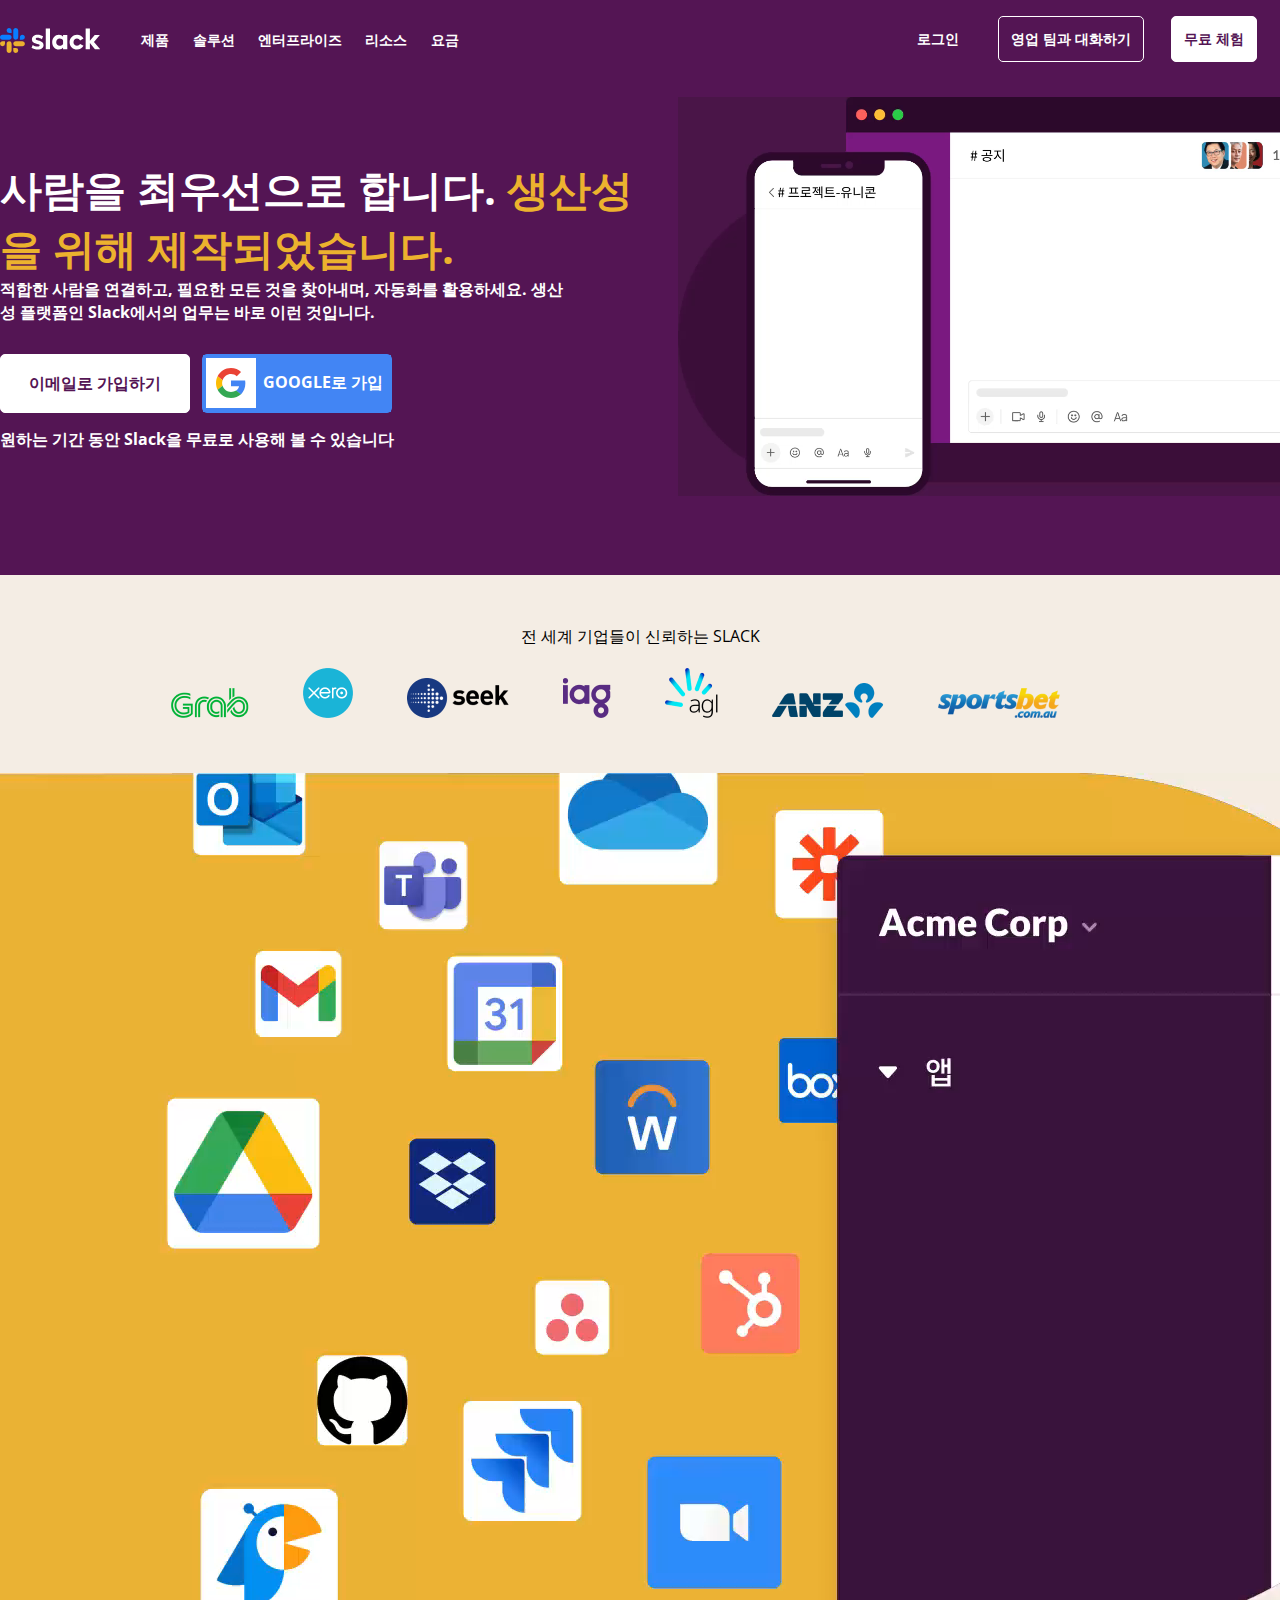
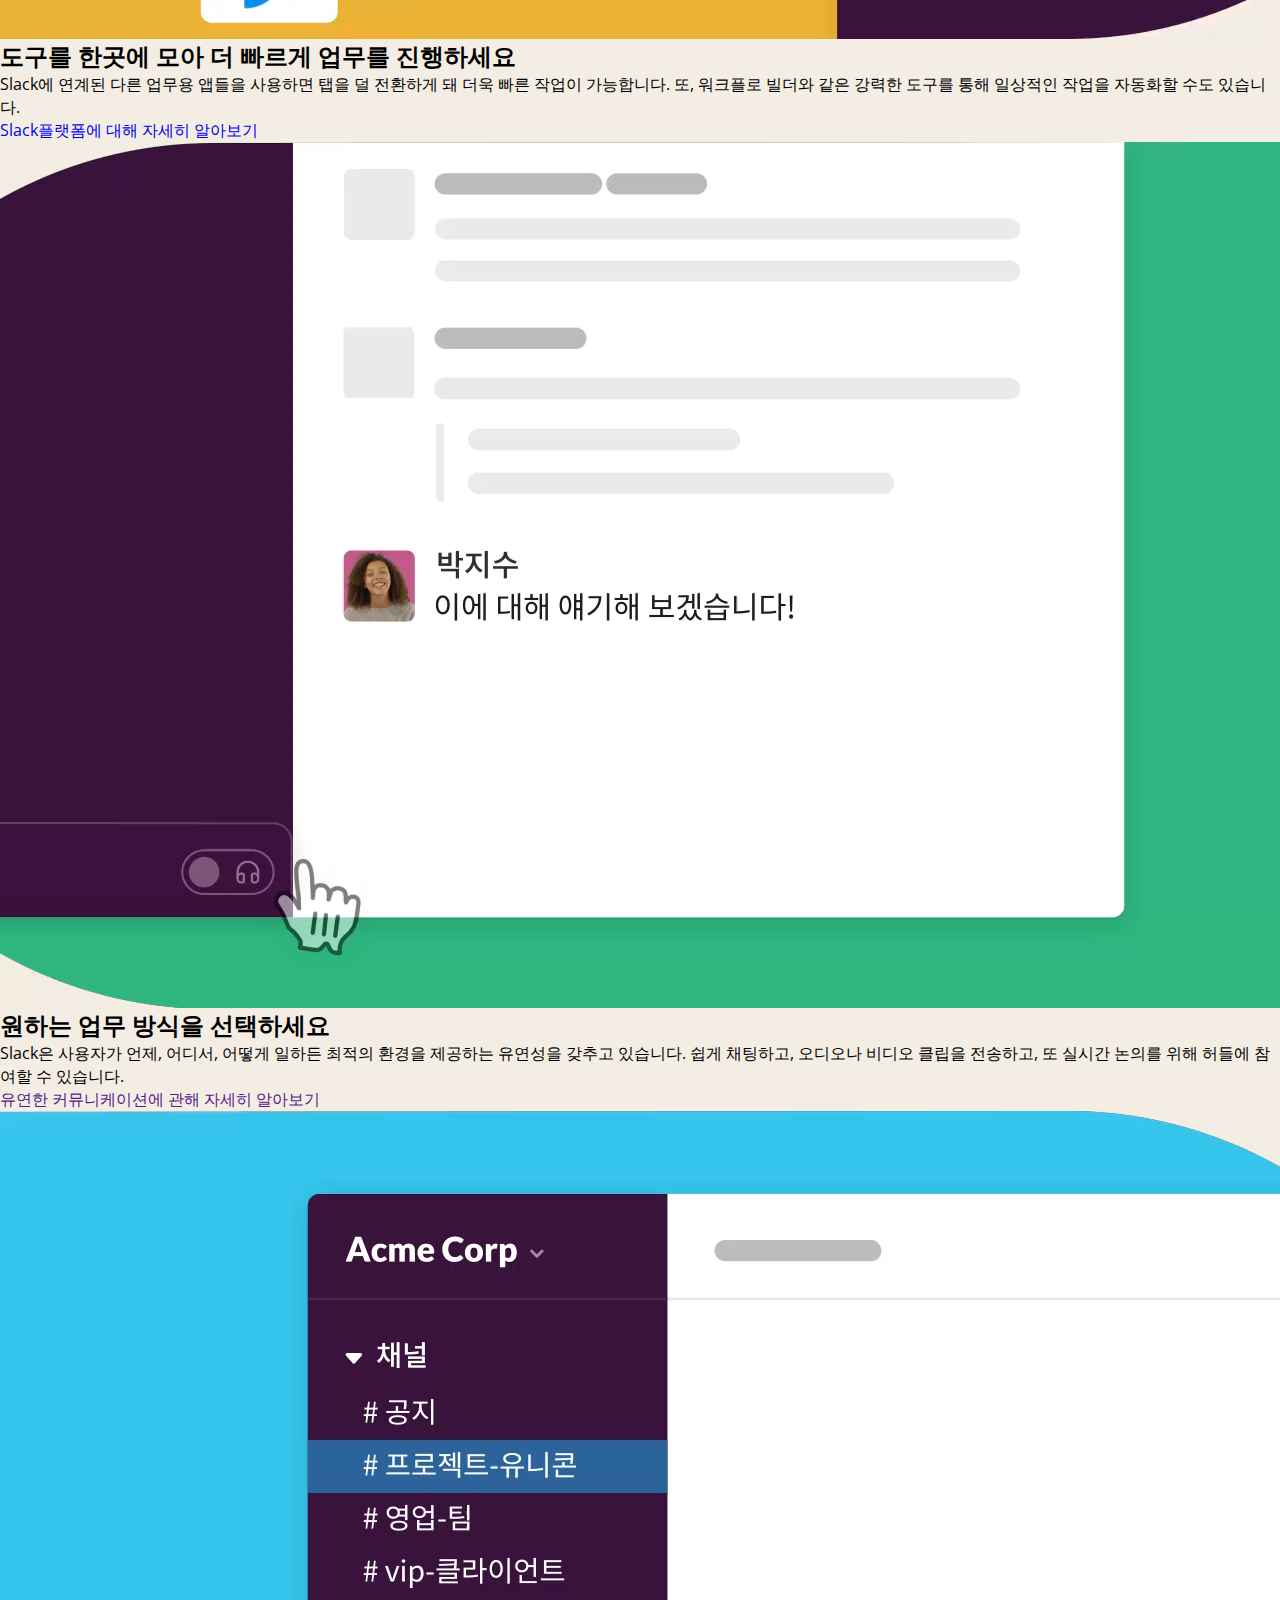
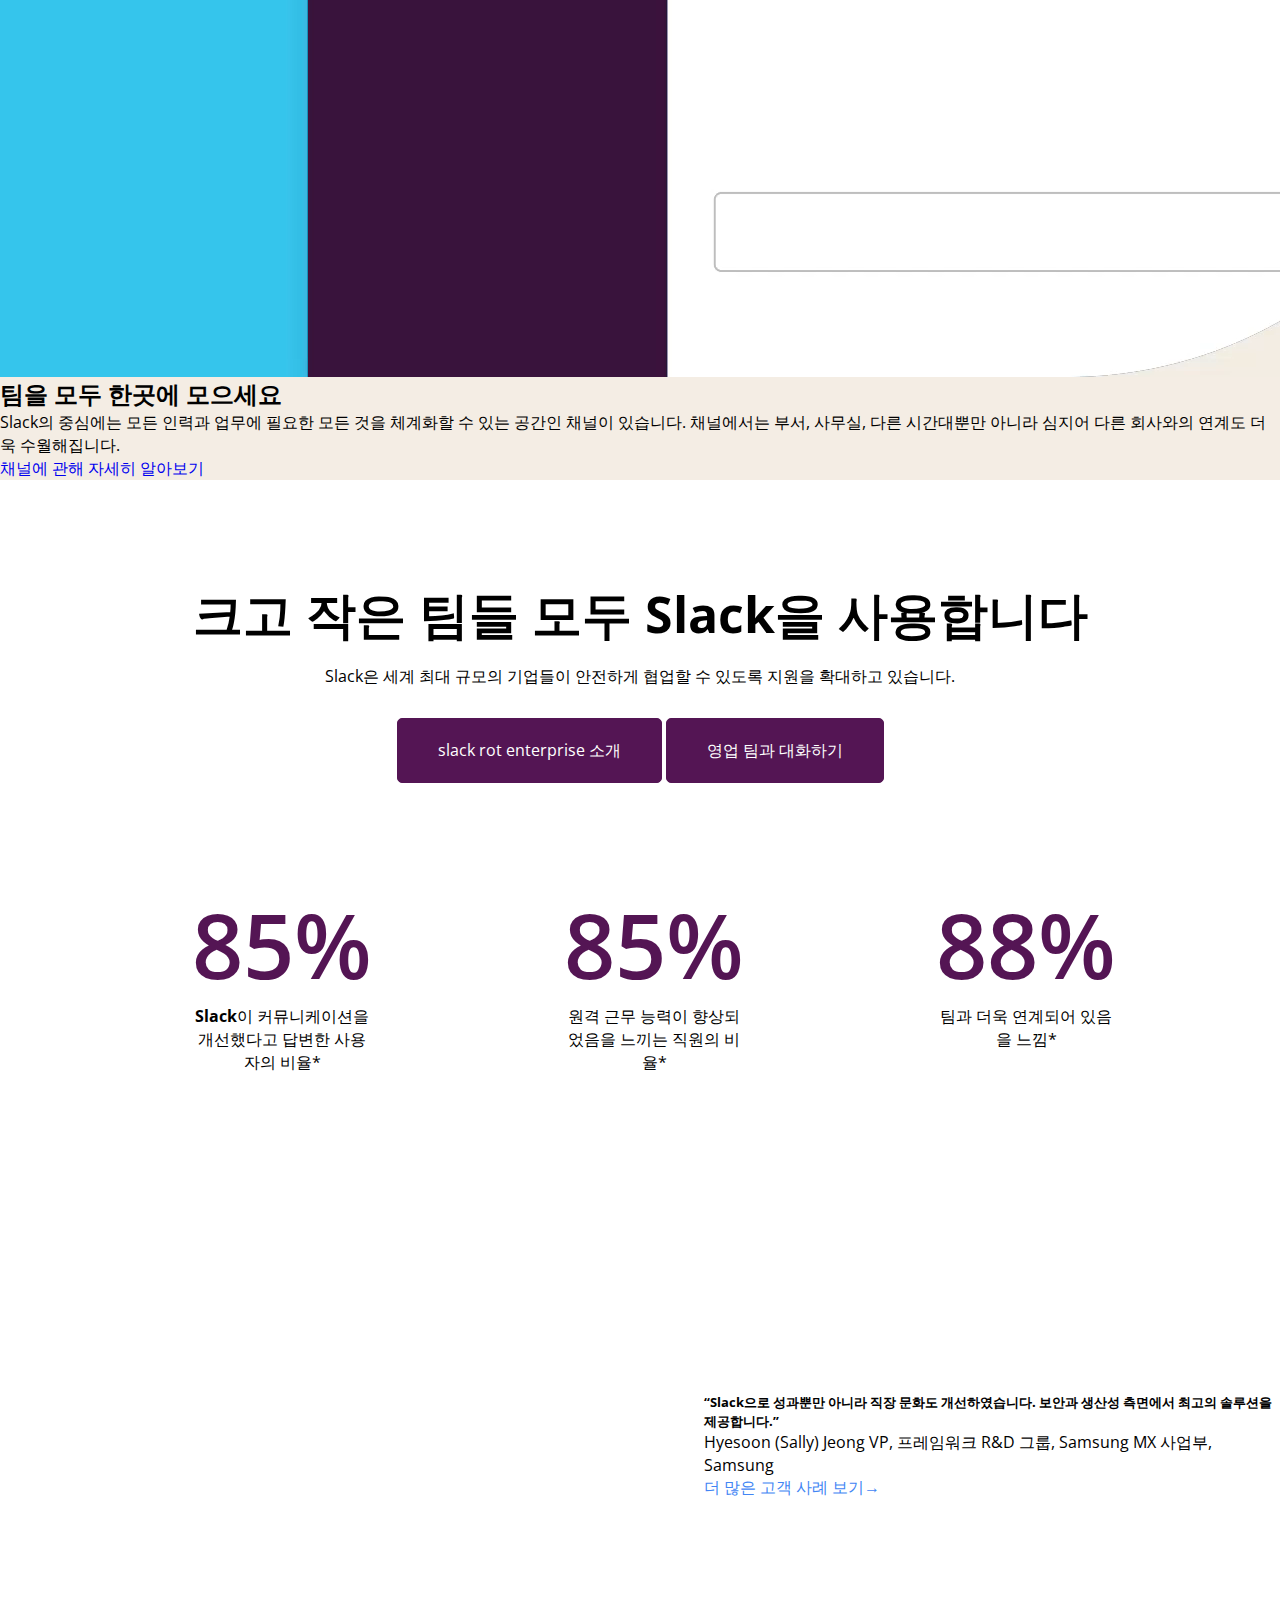
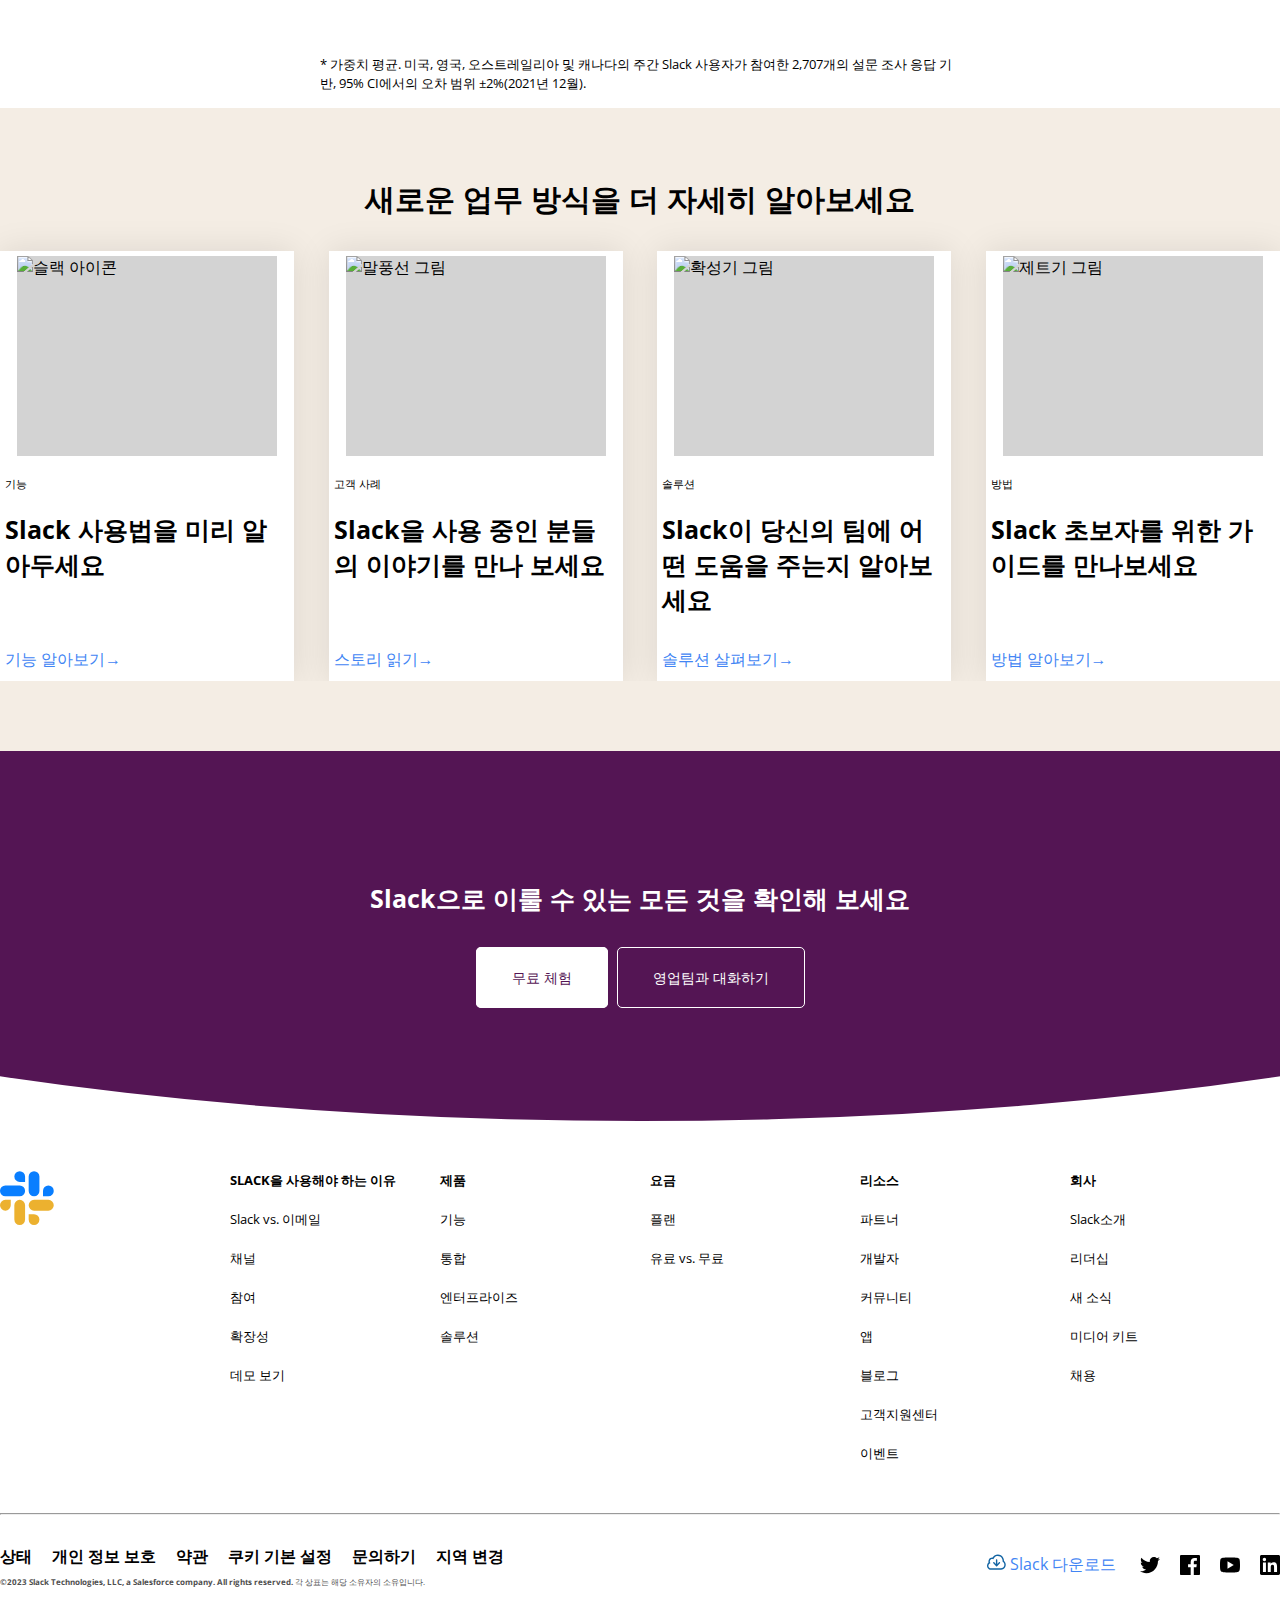
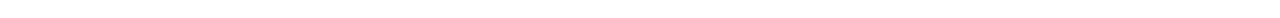
==== index.html @ 9c95d6b1 "능력단위평가제출" ====
<!DOCTYPE html>
<html lang="ko">
  <head>
    <meta charset="UTF-8" />
    <meta http-equiv="X-UA-Compatible" content="IE=edge" />
    <meta name="viewport" content="width=device-width, initial-scale=1.0" />
    <title>Slack은 생산성 플랫폼입니다 | Slack</title>
    <link rel="icon" href="img/favicon-32-ua.png" />
    <style>
      @import url("https://fonts.googleapis.com/css2?family=Open+Sans:wght@300;400;500;600;700;800&display=swap");
      /* 초기화 */
      * {
        margin: 0;
        padding: 0;
        list-style: none;
        text-decoration: none;
        font-family: "Open Sans", sans-serif;
      }
      /* ****************   ****************** */
      /* 보더 가이드 */
      .w1230,
      .w1530,
      #gnb ul {
        box-sizing: border-box;
      }
      img {
        box-sizing: border-box;
      }
      #gnb ul li,
      #header_logo,
      .card,
      #gnb #sign a {
        box-sizing: border-box;
      }

      /* ******************* */
      /* quick */
      .guide {
        box-sizing: border-box;
      }
      .fontWhite * {
        color: white;
      }
      .fontBlue {
        color: steelblue;
      }
      .fontBold {
        font-weight: bold;
      }
      .fll {
        float: left;
      }
      .flr {
        float: right;
      }
      .clear {
        clear: both;
      }

      /* ******************* */
      /* stickyGnbStyle */
      #stickyGnb {
        display: none;
      }

      /* ******************* */
      /* hederstyle > #gnb + #hero*/
      #header {
        width: 100%;
        background: #541554;
        height: 575px;
        position: relative;
        overflow: hidden;
      }

      #gnb {
        height: 80px;
      }
      #gnb #header_logo {
        width: 100px;
        height: 25px;
        position: relative;
        top: 27.5px;
      }
      /*---------------*/
      #gnb ul {
        margin-left: 25px;
        width: 350px;
        height: 80px;
        display: inline-block;
        font-size: 0.9em;
      }
      #gnb ul li {
        float: left;
        width: 17%;
        height: 100%;
        text-align: center;
        line-height: 80px;
      }
      #gnb ul li:nth-child(3) {
        width: 32%;
      }
      /*---------------*/
      #gnb #sign {
        float: right;
        margin: 16px auto;
      }
      #gnb #sign a {
        font-size: 0.85em;
        display: inline-block;
        border: white 1px solid;
        border-radius: 5px;
        margin-right: 23px;
        padding: 12px;
      }
      #gnb #sign a:nth-child(1) {
        border: none;
      }
      #gnb #sign a:nth-child(3) {
        background-color: white;
        color: #541554;
      }
      /*---------------*/
      #hero {
        height: 495px;
        position: relative;
        top: 0;
      }
      #hero #hero_board {
        width: 50%;
        margin: 80px auto 80px 0px;
      }
      #hero #hero_board h1 {
        font-size: 42px;
      }
      #hero #hero_board span {
        color: #ecb22e;
      }
      #hero #hero_board p:nth-child(2) {
        width: 90%;
      }
      .hero_btn > a svg {
        width: 30px;
        height: 30px;
        position: relative;
        top: 10px;
        left: 10px;
      }
      .hero_btn > a > div {
        margin: 3px;
        width: 50px;
        height: 50px;
        background: white;
        display: inline-block;
      }
      #hero #hero_board .hero_btn {
        float: left;
        width: 188px;
        height: 57px;
        border: 1px solid white;
        border-radius: 5px;
        background-color: white;
        margin: 30px 12px 15px 0px;
      }
      #hero #hero_board .hero_btn a {
        color: #541554;
        display: block;
        width: 100%;
        height: 100%;
      }
      #hero #hero_board .hero_btn:nth-child(3) {
        text-align: center;
        line-height: 57px;
      }
      #hero #hero_board .hero_btn:nth-child(4) {
        border-color: #4285f4;
      }
      #hero #hero_board .hero_btn:nth-child(4) a {
        color: white;
        background-color: #4285f4;
      }
      #header video {
        width: 700px;
        height: 398.5px;
        position: absolute;
        bottom: 80px;
        left: 53%;
      }

      /* ******************* */
      /* mainstyle > 
        .section > #logos + .article + .clear + .article
        .section */
      #main div.section,
      #main div.section .w1230 {
        overflow: hidden;
      }
      #main .section {
        width: 100%;
        background: #f4ede4;
      }
      .section #logos {
        text-align: center;
        margin: 50px auto;
      }
      .section #logos img {
        margin-right: 50px;
      }
      .section #logos > p {
        margin-bottom: 20px;
      }
      .section .article {
        margin-bottom: 50px;
      }
      .article video {
        width: 600px;
        height: 346px;
      }
      .article .articleBoard {
        width: 500px;
        position: relative;
        top: 40px;
        left: -30px;
      }
      .article:nth-child(4) .articleBoard {
        left: 30px;
      }
      .article .articleBoard > h2 {
        font-size: 45px;
        font-weight: bold;
      }
      .article .articleBoard > p {
        margin: 20px auto;
      }
      .article .articleBoard > a {
        display: inline-block;
        font-size: 1.2em;
        color: #4285f4;
        font-weight: bold;
      }
      .article .articleBoard > a::after {
        content: "→";
      }
      /* -------------섹션2------------- */
      #main div.section:nth-child(2) {
        width: 100%;
        background: #ffffff;
        position: relative;
      }
      #main div.section:nth-child(2) > div > h3 {
        margin-top: 100px;
        font-size: 50px;
      }
      #main div.section:nth-child(2) > div > p {
        margin-top: 15px;
      }
      #main div.section:nth-child(2) > div > a {
        display: inline-block;
        margin-top: 30px;
        border: 1px #541554 solid;
        border-radius: 5px;
        padding: 20px 40px 20px 40px;
        background-color: #541554;
        color: white;
      }
      #main > div.section:nth-child(2) div.w1230 {
        text-align: center;
      }
      #main div.section .w1530 {
        text-align: left;
        position: relative;
        top: 0;
        height: 525px;
      }
      #main div.section .w1530 video {
        position: relative;
        top: 50%;
        transform: translateY(-50%);
        max-width: 777px;
        width: 55%;
      }
      #main div.section .w1530 #interviewBoard {
        position: absolute;
        top: 50%;
        transform: translateY(-50%);
        left: 55%;
      }
      .section .percntbox {
        margin: 100px auto;
        overflow: hidden;
      }
      .section .percntbox > div {
        width: 180px;
        height: 200px;
        float: left;
        margin-left: 15%;
      }
      span.percent {
        font-size: 90px;
        color: #541554;
        font-weight: 600;
      }

      #interviewBoard > a {
        display: block;
        color: #4285f4;
      }
      #interviewBoard > a::after {
        content: "→";
      }
      #section2p {
        position: absolute;
        bottom: 15px;
        left: 50%;
        transform: translateX(-50%);
        font-size: 0.8em;
      }
      /* --------------섹션3---------------- */
      #main div.section:nth-child(3) {
        padding-top: 70px;
        padding-bottom: 70px;
      }
      #main div.section:nth-child(3) > div {
        position: relative;
      }
      #cardTitle {
        font-size: 30px;
        margin-bottom: 30px;
        font-weight: bold;
        text-align: center;
        color: black;
      }
      div.cardLink {
        position: absolute;
        color: #4285f4;
        bottom: 10px;
      }
      div.cardLink::after {
        content: "→";
      }
      .card {
        color: black;
        float: left;
        width: 23%;
        height: 430px;
        margin-left: 2.667%;
        overflow: hidden;
        padding: 5px;
        background-color: white;
        box-shadow: 0 0 2rem rgba(0, 0, 0, 0.1);
      }
      .card div:nth-child(2) {
        font-size: 0.7em;
        margin: 20px auto 20px 0;
      }
      div a.card:nth-child(2) {
        margin-left: 0px;
      }
      a.card > h3 {
        font-size: 25px;
      }
      .box {
        position: relative;
        left: 50%;
        transform: translateX(-50%);
        width: 99.99%;
        max-width: 260px;
        height: 200px;
        box-sizing: border-box;
        background-color: lightgray;
      }

      /* ******************* */
      /* footerstyle > #experience + #fnb + #copyrightContainer  */

      #experience {
        width: 100%;
        background: #541554;
        clip-path: ellipse(105% 100% at center top);
        height: 370px;
        text-align: center;
      }

      #footerContentBox {
        position: relative;
        top: 130px;
      }
      #footerContentBox > p {
        font-weight: bold;
        font-size: 25px;
        color: white;
        margin-bottom: 50px;
      }
      #footerContentBox > a {
        border: 1px solid white;
        border-radius: 5px;
        font-size: 0.9em;
        padding: 20px 35px;
      }
      #footerContentBox > a:nth-child(3) {
        color: white;
        margin-left: 5px;
      }
      #footerContentBox > a:nth-child(2) {
        color: #541554;
        background-color: white;
      }
      #fnb {
        margin-top: 50px;
        overflow: hidden;
      }
      #fnb > a {
        display: block;
        float: left;
        width: 54px;
        height: 54px;
      }
      #fnb #fnbNav {
        float: right;
        width: 1050px;
      }
      #fnb ul {
        float: left;
        width: 20%;
      }
      #fnb ul li {
        font-size: 0.8em;
        margin-bottom: 20px;
      }
      #fnb ul li a {
        color: black;
      }
      #fnb ul .fnbMain {
        font-weight: bold;
      }

      #copyrightfnb > ul > li {
        float: left;
        margin-right: 20px;
      }
      #copyrightfnb > ul > li > a {
        font-weight: bolder;
        color: black;
      }
      #copyrightfnb .class {
        float: right;
      }

      .sns {
        float: right;
      }
      .sns > ul {
        display: inline-block;
        position: relative;
        top: 10px;
      }
      .sns > ul > li {
        float: left;
        margin-left: 20px;
      }
      #fnbDownload {
        color: #4285f4;
      }

      #footer hr {
        margin: 30px auto;
      }
      #copyrightContainer p {
        margin-bottom: 30px;
        font-size: 0.5em;
        color: #4f4f4f;
      }
      /* 반응형디자인 */
      /* 1)데스크탑 */
      @media screen and (min-width: 1300px) {
        .w1230 {
          width: 1230px;
          margin: 0 auto;
        }
        .w1530 {
          width: 1530px;
          margin: 0 auto;
        }
      }
      /* 2)랩탑,태블릿 */
      @media screen and (max-width: 1299px) and (min-width: 768px) {
        .article {
          overflow: hidden;
        }
      }

      /* 4)모바일 */
      @media screen and (max-width: 767px) {
        /* 준비중 */
      }
    </style>
  </head>
  <body>
    <!-- wrapper -->
    <!-- header + main + footer -->

    <!-- #header -->
    <!-- stickyGnb + gnb + hero + video -->
    <!-- #main -->
    <!-- section#sec1 + section#sec2 + section#sec3 -->
    <!-- #footer -->
    <!-- experience + fnb + hr + copyrightContainer -->

    <!-- .section#sec1 -->
    <!-- #logos + #art1 +clear+ #art2 +clear+ #art3 -->
    <!-- .section#sec2 -->

    <!-- .section#sec3 -->
    
    <div id="wrapper">
      <!-- 구역1) 보라색 헤더영역 -->
      <div id="header" class="fontWhite fontBold">
        <!-- 스크롤을 내릴때 나타나는 메뉴 -->
        <div id="stickyGnb" class="w1230">
          <a href="" id="header_logo" class="fll">
            <!-- svg는 홈페이지에서 가져온 코스 -->
            <svg
              height="25"
              width="100"
              class="c-slacklogo--white"
              viewBox="0 0 240 60"
              xmlns="http://www.w3.org/2000/svg"
              shape-rendering="geometricPrecision"
            >
              <title>Slack</title>
              <g fill="none">
                <path
                  d="m75.663 47.477 2.929-6.846c3.207 2.375 7.39 3.632 11.574 3.632 3.068 0 5.02-1.187 5.02-3.003-.07-5.03-18.477-1.118-18.617-13.764-.07-6.427 5.648-11.387 13.737-11.387 4.81 0 9.622 1.188 13.038 3.913l-2.737 6.992c-3.143-2.021-7.025-3.43-10.72-3.43-2.51 0-4.184 1.187-4.184 2.725.07 4.96 18.618 2.235 18.827 14.322 0 6.567-5.579 11.178-13.528 11.178-5.856 0-11.225-1.397-15.34-4.332m116.629-9.325a8.498 8.498 0 0 1 -7.405 4.33c-4.698 0-8.506-3.816-8.506-8.523s3.808-8.523 8.506-8.523a8.498 8.498 0 0 1 7.405 4.33l8.143-4.52c-3.05-5.451-8.868-9.137-15.548-9.137-9.839 0-17.815 7.991-17.815 17.85 0 9.858 7.976 17.85 17.815 17.85 6.68 0 12.498-3.686 15.548-9.137zm-82.477 12.958h10.18v-49.86h-10.179zm95.761-49.86v49.86h10.18v-14.938l12.063 14.938h13.012l-15.34-17.746 14.224-16.559h-12.454l-11.505 13.767v-29.322zm-54.218 15.557v4.053c-1.673-2.795-5.787-4.751-10.11-4.751-8.925 0-15.967 7.895-15.967 17.815s7.042 17.885 15.967 17.885c4.323 0 8.437-1.956 10.11-4.751v4.052h10.18v-34.303zm0 21.414c-1.464 2.445-4.532 4.26-7.948 4.26-4.699 0-8.507-3.815-8.507-8.522s3.808-8.523 8.507-8.523c3.416 0 6.484 1.886 7.948 4.4z"
                  fill="#ffffff"
                ></path>
                <path
                  d="m21.902.148c-3.299 0-5.973 2.68-5.973 5.985a5.979 5.979 0 0 0 5.973 5.985h5.974v-5.985a5.98 5.98 0 0 0 -5.974-5.985m0 15.96h-15.929c-3.299 0-5.973 2.68-5.973 5.986 0 3.305 2.674 5.985 5.973 5.985h15.93c3.298 0 5.973-2.68 5.973-5.985 0-3.306-2.675-5.986-5.974-5.986"
                  fill="#097eff"
                ></path>
                <path
                  d="m59.734 22.094c0-3.306-2.675-5.986-5.974-5.986s-5.973 2.68-5.973 5.986v5.985h5.973a5.98 5.98 0 0 0 5.974-5.985m-15.929 0v-15.961a5.98 5.98 0 0 0 -5.974-5.985c-3.299 0-5.973 2.68-5.973 5.985v15.96c0 3.307 2.674 5.987 5.973 5.987a5.98 5.98 0 0 0 5.974-5.985"
                  fill="#097eff"
                ></path>
                <path
                  d="m37.831 60a5.98 5.98 0 0 0 5.974-5.985 5.98 5.98 0 0 0 -5.974-5.985h-5.973v5.985c0 3.305 2.674 5.985 5.973 5.985m0-15.96h15.93c3.298 0 5.973-2.68 5.973-5.986a5.98 5.98 0 0 0 -5.974-5.985h-15.929c-3.299 0-5.973 2.68-5.973 5.985a5.979 5.979 0 0 0 5.973 5.985"
                  fill="#ecb12f"
                ></path>
                <path
                  d="m0 38.054a5.979 5.979 0 0 0 5.973 5.985 5.98 5.98 0 0 0 5.974-5.985v-5.985h-5.974c-3.299 0-5.973 2.68-5.973 5.985m15.929 0v15.96c0 3.306 2.674 5.986 5.973 5.986a5.98 5.98 0 0 0 5.974-5.985v-15.961a5.979 5.979 0 0 0 -5.974-5.985c-3.299 0-5.973 2.68-5.973 5.985"
                  fill="#ecb12f"
                ></path>
              </g>
            </svg>
          </a>
          <ul>
            <li><a href="#">제품</a></li>
            <li><a href="#">솔루션</a></li>
            <li><a href="#">엔터프라이즈</a></li>
            <li><a href="#">리소스</a></li>
            <li><a href="#">요금</a></li>
          </ul>
          <div id="sign">
            <a href="#">로그인</a>
            <a href="#">영업 팀과 대화하기</a>
            <a href="#">무료 체험</a>
          </div>
        </div>
        <!-- 최상단 메뉴바 -->
        <div id="gnb" class="w1230">
          <a href="" id="header_logo" class="fll">
            <!-- svg는 홈페이지에서 가져온 코스 -->
            <svg
              height="25"
              width="100"
              class="c-slacklogo--white"
              viewBox="0 0 240 60"
              xmlns="http://www.w3.org/2000/svg"
              shape-rendering="geometricPrecision"
            >
              <title>Slack</title>
              <g fill="none">
                <path
                  d="m75.663 47.477 2.929-6.846c3.207 2.375 7.39 3.632 11.574 3.632 3.068 0 5.02-1.187 5.02-3.003-.07-5.03-18.477-1.118-18.617-13.764-.07-6.427 5.648-11.387 13.737-11.387 4.81 0 9.622 1.188 13.038 3.913l-2.737 6.992c-3.143-2.021-7.025-3.43-10.72-3.43-2.51 0-4.184 1.187-4.184 2.725.07 4.96 18.618 2.235 18.827 14.322 0 6.567-5.579 11.178-13.528 11.178-5.856 0-11.225-1.397-15.34-4.332m116.629-9.325a8.498 8.498 0 0 1 -7.405 4.33c-4.698 0-8.506-3.816-8.506-8.523s3.808-8.523 8.506-8.523a8.498 8.498 0 0 1 7.405 4.33l8.143-4.52c-3.05-5.451-8.868-9.137-15.548-9.137-9.839 0-17.815 7.991-17.815 17.85 0 9.858 7.976 17.85 17.815 17.85 6.68 0 12.498-3.686 15.548-9.137zm-82.477 12.958h10.18v-49.86h-10.179zm95.761-49.86v49.86h10.18v-14.938l12.063 14.938h13.012l-15.34-17.746 14.224-16.559h-12.454l-11.505 13.767v-29.322zm-54.218 15.557v4.053c-1.673-2.795-5.787-4.751-10.11-4.751-8.925 0-15.967 7.895-15.967 17.815s7.042 17.885 15.967 17.885c4.323 0 8.437-1.956 10.11-4.751v4.052h10.18v-34.303zm0 21.414c-1.464 2.445-4.532 4.26-7.948 4.26-4.699 0-8.507-3.815-8.507-8.522s3.808-8.523 8.507-8.523c3.416 0 6.484 1.886 7.948 4.4z"
                  fill="#ffffff"
                ></path>
                <path
                  d="m21.902.148c-3.299 0-5.973 2.68-5.973 5.985a5.979 5.979 0 0 0 5.973 5.985h5.974v-5.985a5.98 5.98 0 0 0 -5.974-5.985m0 15.96h-15.929c-3.299 0-5.973 2.68-5.973 5.986 0 3.305 2.674 5.985 5.973 5.985h15.93c3.298 0 5.973-2.68 5.973-5.985 0-3.306-2.675-5.986-5.974-5.986"
                  fill="#097eff"
                ></path>
                <path
                  d="m59.734 22.094c0-3.306-2.675-5.986-5.974-5.986s-5.973 2.68-5.973 5.986v5.985h5.973a5.98 5.98 0 0 0 5.974-5.985m-15.929 0v-15.961a5.98 5.98 0 0 0 -5.974-5.985c-3.299 0-5.973 2.68-5.973 5.985v15.96c0 3.307 2.674 5.987 5.973 5.987a5.98 5.98 0 0 0 5.974-5.985"
                  fill="#097eff"
                ></path>
                <path
                  d="m37.831 60a5.98 5.98 0 0 0 5.974-5.985 5.98 5.98 0 0 0 -5.974-5.985h-5.973v5.985c0 3.305 2.674 5.985 5.973 5.985m0-15.96h15.93c3.298 0 5.973-2.68 5.973-5.986a5.98 5.98 0 0 0 -5.974-5.985h-15.929c-3.299 0-5.973 2.68-5.973 5.985a5.979 5.979 0 0 0 5.973 5.985"
                  fill="#ecb12f"
                ></path>
                <path
                  d="m0 38.054a5.979 5.979 0 0 0 5.973 5.985 5.98 5.98 0 0 0 5.974-5.985v-5.985h-5.974c-3.299 0-5.973 2.68-5.973 5.985m15.929 0v15.96c0 3.306 2.674 5.986 5.973 5.986a5.98 5.98 0 0 0 5.974-5.985v-15.961a5.979 5.979 0 0 0 -5.974-5.985c-3.299 0-5.973 2.68-5.973 5.985"
                  fill="#ecb12f"
                ></path>
              </g>
            </svg>
          </a>
          <ul>
            <li><a href="#">제품</a></li>
            <li><a href="#">솔루션</a></li>
            <li><a href="#">엔터프라이즈</a></li>
            <li><a href="#">리소스</a></li>
            <li><a href="#">요금</a></li>
          </ul>
          <div id="sign">
            <a href="#">로그인</a>
            <a href="#">영업 팀과 대화하기</a>
            <a href="#">무료 체험</a>
          </div>
        </div>
        <!-- hero 보드-->
        <div id="hero" class="w1230">
          <div id="hero_board">
            <h1>
              사람을 최우선으로 합니다.
              <span>생산성을 위해 제작되었습니다.</span>
            </h1>
            <p>
              적합한 사람을 연결하고, 필요한 모든 것을 찾아내며, 자동화를
              활용하세요. 생산성 플랫폼인 Slack에서의 업무는 바로 이런 것입니다.
            </p>
            <div class="hero_btn">
              <a href="#">이메일로 가입하기</a>
            </div>
            <div class="hero_btn">
              <a href="#">
                <div>
                  <svg
                    version="1.1"
                    xmlns="http://www.w3.org/2000/svg"
                    viewBox="0 0 48 48"
                    class="LgbsSe-Bz112c"
                  >
                    <g>
                      <path
                        fill="#EA4335"
                        d="M24 9.5c3.54 0 6.71 1.22 9.21 3.6l6.85-6.85C35.9 2.38 30.47 0 24 0 14.62 0 6.51 5.38 2.56 13.22l7.98 6.19C12.43 13.72 17.74 9.5 24 9.5z"
                      ></path>
                      <path
                        fill="#4285F4"
                        d="M46.98 24.55c0-1.57-.15-3.09-.38-4.55H24v9.02h12.94c-.58 2.96-2.26 5.48-4.78 7.18l7.73 6c4.51-4.18 7.09-10.36 7.09-17.65z"
                      ></path>
                      <path
                        fill="#FBBC05"
                        d="M10.53 28.59c-.48-1.45-.76-2.99-.76-4.59s.27-3.14.76-4.59l-7.98-6.19C.92 16.46 0 20.12 0 24c0 3.88.92 7.54 2.56 10.78l7.97-6.19z"
                      ></path>
                      <path
                        fill="#34A853"
                        d="M24 48c6.48 0 11.93-2.13 15.89-5.81l-7.73-6c-2.15 1.45-4.92 2.3-8.16 2.3-6.26 0-11.57-4.22-13.47-9.91l-7.98 6.19C6.51 42.62 14.62 48 24 48z"
                      ></path>
                      <path fill="none" d="M0 0h48v48H0z"></path>
                    </g>
                  </svg>
                </div>
                GOOGLE로 가입
              </a>
            </div>
            <p class="clear">
              원하는 기간 동안 Slack을 무료로 사용해 볼 수 있습니다
            </p>
          </div>
        </div>
        <video src="img/hero-product-ui.ko-KR.mp4" loop muted playsinkine>
        </video>
      </div> 
      <div id="main">
        <div class="section" id="sec1">
          <div id="logos" class="w1230">
            <p>전 세계 기업들이 신뢰하는 SLACK</p>
            <img src="img/logos/logo-grab.png" alt="grab" />
            <img src="img/logos/logo-xero.png" alt="xero" />
            <img src="img/logos/logo-seek.png" alt="seek" />
            <img src="img/logos/logo-iag.png" alt="iag" />
            <img src="img/logos/logo-agl.png" alt="agl" />
            <img src="img/logos/logo-anz.png" alt="anz" />
            <img src="img/logos/logo-sportsbet.png" alt="sportbet" />
          </div>
          <div id="art1" class="w1230">
            <video
              src="img/speed.ko-KR.mp4"
              class="fll"
              loop
              muted
              playsinkine
            ></video>
            <div class="flr articleBoard">
              <h2>도구를 한곳에 모아 더 빠르게 업무를 진행하세요</h2>
              <p>
                Slack에 연계된 다른 업무용 앱들을 사용하면 탭을 덜 전환하게 돼
                더욱 빠른 작업이 가능합니다. 또, 워크플로 빌더와 같은 강력한
                도구를 통해 일상적인 작업을 자동화할 수도 있습니다.
              </p>
              <a href="#">Slack플랫폼에 대해 자세히 알아보기</a>
            </div>
          </div>
          <div class="clear"></div>
          <div id="art2" class="w1230">
            <video src="img/flexibility.ko-KR.mp4" class="flr"></video>
            <div class="articleBoard fll">
              <h2>원하는 업무 방식을 선택하세요</h2>
              <p>
                Slack은 사용자가 언제, 어디서, 어떻게 일하든 최적의 환경을
                제공하는 유연성을 갖추고 있습니다. 쉽게 채팅하고, 오디오나
                비디오 클립을 전송하고, 또 실시간 논의를 위해 허들에 참여할 수
                있습니다.
              </p>
              <a href=""
                >유연한 커뮤니케이션에 관해 자세히 알아보기<span></span
              ></a>
            </div>
          </div>
          <div class="clear"></div>
          <div id="art3" class="w1230">
            <video class="fll" src="img/connectedness.ko-KR.mp4"></video>
            <div class="flr articleBoard">
              <h2>팀을 모두 한곳에 모으세요</h2>
              <p>
                Slack의 중심에는 모든 인력과 업무에 필요한 모든 것을 체계화할 수
                있는 공간인 채널이 있습니다. 채널에서는 부서, 사무실, 다른
                시간대뿐만 아니라 심지어 다른 회사와의 연계도 더욱 수월해집니다.
              </p>
              <a href="#">채널에 관해 자세히 알아보기</a>
            </div>
            <div class="clear"></div>
          </div>
        </div>
        <div class="section" id="sec2">
          <div class="w1230">
            <h3>크고 작은 팀들 모두 Slack을 사용합니다</h3>
            <p>
              Slack은 세계 최대 규모의 기업들이 안전하게 협업할 수 있도록 지원을
              확대하고 있습니다.
            </p>
            <a href="#">slack rot enterprise 소개</a>
            <a href="#">영업 팀과 대화하기</a>
          </div>
          <div class="w1230 percntbox">
            <div>
              <span class="percent">85%</span>
              <span
                ><b>Slack</b>이 커뮤니케이션을 개선했다고 답변한 사용자의
                비율*</span
              >
            </div>
            <div>
              <span class="percent">85%</span>
              <span>원격 근무 능력이 향상되었음을 느끼는 직원의 비율*</span>
            </div>
            <div>
              <span class="percent">88%</span>
              <span>팀과 더욱 연계되어 있음을 느낌*</span>
            </div>
          </div>
          <div class="w1530">
            <!-- 홈페이지에서 가져온 비디오소스 -->
            <video
              class="video_capsule asset_height"
              autoplay=""
              loop=""
              title="Slack의 고객이 나오는 비디오, "
              muted=""
              playsinline=""
            >
              <source
                src="https://a.slack-edge.com/1b4e2a3/marketing/img/homepage/true-prospects/customer-showcase/Samsung_08.mp4"
                type="video/mp4"
              />
            </video>
            <!-- 홈페이지에서 가져온 비디오소스 -->
            <div id="interviewBoard">
              <h5>
                “Slack으로 성과뿐만 아니라 직장 문화도 개선하였습니다. 보안과
                생산성 측면에서 최고의 솔루션을 제공합니다.”
              </h5>
              <span>Hyesoon (Sally) Jeong</span>
              <span>VP, 프레임워크 R&D 그룹, Samsung MX 사업부, Samsung</span>
              <a href="#">더 많은 고객 사례 보기</a>
            </div>
          </div>
          <p id="section2p">
            * 가중치 평균. 미국, 영국, 오스트레일리아 및 캐나다의 주간 Slack
            사용자가 참여한 2,707개의 설문 조사 응답 기반, 95% CI에서의 오차
            범위 ±2%(2021년 12월).
          </p>
        </div>
        <div class="section" id="sec3">
          <div class="w1230">
            <h3 id="cardTitle">새로운 업무 방식을 더 자세히 알아보세요</h3>
            <a href="#" class="card">
              <div class="box">
                <img src="" alt="슬랙 아이콘" />
              </div>
              <div>기능</div>
              <h3>Slack 사용법을 미리 알아두세요</h3>
              <div class="cardLink">기능 알아보기</div>
            </a>
            <a href="#" class="card">
              <div class="box">
                <img src="" alt="말풍선 그림" />
              </div>
              <div>고객 사례</div>
              <h3>Slack을 사용 중인 분들의 이야기를 만나 보세요</h3>
              <div class="cardLink">스토리 읽기</div>
            </a>
            <a href="#" class="card">
              <div class="box">
                <img src="" alt="확성기 그림" />
              </div>
              <div>솔루션</div>
              <h3>Slack이 당신의 팀에 어떤 도움을 주는지 알아보세요</h3>
              <div class="cardLink">솔루션 살펴보기</div>
            </a>
            <a href="#" class="card">
              <div class="box">
                <img src="" alt="제트기 그림" />
              </div>
              <div>방법</div>
              <h3>Slack 초보자를 위한 가이드를 만나보세요</h3>
              <div class="cardLink">방법 알아보기</div>
            </a>
          </div>
        </div>
      </div>
      <div id="footer">
        <div id="experience">
          <div id="footerContentBox" class="">
            <p>Slack으로 이룰 수 있는 모든 것을 확인해 보세요</p>
            <a href="" class="footer_btn">무료 체험</a>
            <a href="" class="footer_btn">영업팀과 대화하기</a>
          </div>
        </div>
        <div id="fnb" class="w1230">
          <a href="index.html">
            <svg
              width="54"
              height="54"
              class="c-nav--footer__svgicon c-slackhash"
              viewBox="0 0 54 54"
              xmlns="http://www.w3.org/2000/svg"
            >
              <g fill="none" fill-rule="evenodd">
                <path
                  d="M19.712.133a5.381 5.381 0 0 0-5.376 5.387 5.381 5.381 0 0 0 5.376 5.386h5.376V5.52A5.381 5.381 0 0 0 19.712.133m0 14.365H5.376A5.381 5.381 0 0 0 0 19.884a5.381 5.381 0 0 0 5.376 5.387h14.336a5.381 5.381 0 0 0 5.376-5.387 5.381 5.381 0 0 0-5.376-5.386"
                  fill="#097eff"
                ></path>
                <path
                  d="M53.76 19.884a5.381 5.381 0 0 0-5.376-5.386 5.381 5.381 0 0 0-5.376 5.386v5.387h5.376a5.381 5.381 0 0 0 5.376-5.387m-14.336 0V5.52A5.381 5.381 0 0 0 34.048.133a5.381 5.381 0 0 0-5.376 5.387v14.364a5.381 5.381 0 0 0 5.376 5.387 5.381 5.381 0 0 0 5.376-5.387"
                  fill="#097eff"
                ></path>
                <path
                  d="M34.048 54a5.381 5.381 0 0 0 5.376-5.387 5.381 5.381 0 0 0-5.376-5.386h-5.376v5.386A5.381 5.381 0 0 0 34.048 54m0-14.365h14.336a5.381 5.381 0 0 0 5.376-5.386 5.381 5.381 0 0 0-5.376-5.387H34.048a5.381 5.381 0 0 0-5.376 5.387 5.381 5.381 0 0 0 5.376 5.386"
                  fill="#ecb12f"
                ></path>
                <path
                  d="M0 34.249a5.381 5.381 0 0 0 5.376 5.386 5.381 5.381 0 0 0 5.376-5.386v-5.387H5.376A5.381 5.381 0 0 0 0 34.25m14.336-.001v14.364A5.381 5.381 0 0 0 19.712 54a5.381 5.381 0 0 0 5.376-5.387V34.25a5.381 5.381 0 0 0-5.376-5.387 5.381 5.381 0 0 0-5.376 5.387"
                  fill="#ecb12f"
                ></path>
              </g>
            </svg>
          </a>
          <div id="fnbNav">
            <ul>
              <li class="fnbMain">SLACK을 사용해야 하는 이유</li>
              <li><a href="#">Slack vs. 이메일</a></li>
              <li><a href="#">채널</a></li>
              <li><a href="#">참여</a></li>
              <li><a href="#">확장성</a></li>
              <li><a href="#">데모 보기</a></li>
            </ul>
            <ul>
              <li class="fnbMain">제품</li>
              <li><a href="#">기능</a></li>
              <li><a href="#">통합</a></li>
              <li><a href="#">엔터프라이즈</a></li>
              <li><a href="#">솔루션</a></li>
            </ul>
            <ul>
              <li class="fnbMain">요금</li>
              <li><a href="#">플랜</a></li>
              <li><a href="#">유료 vs. 무료</a></li>
            </ul>
            <ul>
              <li class="fnbMain">리소스</li>
              <li><a href="#">파트너</a></li>
              <li><a href="#">개발자</a></li>
              <li><a href="#">커뮤니티</a></li>
              <li><a href="#">앱</a></li>
              <li><a href="#">블로그</a></li>
              <li><a href="#">고객지원센터</a></li>
              <li><a href="#">이벤트</a></li>
            </ul>
            <ul>
              <li class="fnbMain">회사</li>
              <li><a href="#">Slack소개</a></li>
              <li><a href="#">리더십</a></li>
              <li><a href="#">새 소식</a></li>
              <li><a href="#">미디어 키트</a></li>
              <li><a href="#">채용</a></li>
            </ul>
          </div>
        </div>
        <hr class="clear w1230" />
        <div id="copyrightContainer" class="w1230">
          <div id="copyrightfnb">
            <ul>
              <li><a href="#">상태</a></li>
              <li><a href="#">개인 정보 보호</a></li>
              <li><a href="#">약관</a></li>
              <li><a href="#">쿠키 기본 설정</a></li>
              <li><a href="#">문의하기</a></li>
              <li><a href="#">지역 변경</a></li>
            </ul>
            <div class="sns guide">
              <a href="#" id="fnbDownload">
                <svg
                  class="c-nav--footer__download-icon"
                  width="19"
                  height="16"
                  fill="none"
                  xmlns="http://www.w3.org/2000/svg"
                >
                  <path
                    d="M3.75938 15.7354C3.07813 15.7354 2.45 15.5572 1.875 15.2009C1.3 14.8445 0.84375 14.3641 0.50625 13.7597C0.16875 13.1552 0 12.4966 0 11.784C0 11.135 0.140625 10.5273 0.421875 9.96101C0.709375 9.39471 1.1 8.93021 1.59375 8.56753C1.4875 8.19212 1.43438 7.8167 1.43438 7.44129C1.43438 6.72864 1.60313 6.07008 1.94063 5.46561C2.27813 4.86113 2.73438 4.38391 3.30938 4.03395C3.88438 3.67763 4.50938 3.49947 5.18438 3.49947C5.28438 3.49947 5.43438 3.50583 5.63438 3.51855C6.19063 2.57684 6.93125 1.83238 7.85625 1.28517C8.7875 0.737961 9.7875 0.464355 10.8563 0.464355C11.9625 0.464355 12.9875 0.75705 13.9313 1.34244C14.875 1.92146 15.6219 2.70728 16.1719 3.6999C16.7281 4.69251 17.0063 5.77421 17.0063 6.94498C17.5563 7.40948 17.9844 7.97896 18.2906 8.65343C18.5969 9.3279 18.75 10.0437 18.75 10.8009C18.75 11.6917 18.5375 12.5157 18.1125 13.2729C17.6938 14.0301 17.125 14.6282 16.4063 15.0672C15.6938 15.5126 14.9125 15.7354 14.0625 15.7354H3.75938ZM14.0625 14.3037C14.6562 14.3037 15.2031 14.1478 15.7031 13.836C16.2094 13.5179 16.6094 13.0916 16.9031 12.5571C17.1969 12.0162 17.3438 11.4308 17.3438 10.8009C17.3438 10.1646 17.1969 9.57923 16.9031 9.04475C16.6094 8.5039 16.2156 8.07758 15.7219 7.7658C15.6656 7.73399 15.625 7.69899 15.6 7.66081C15.5813 7.62263 15.5719 7.57173 15.5719 7.5081C15.5719 7.45084 15.575 7.3713 15.5813 7.26949C15.5938 7.16769 15.6 7.06588 15.6 6.96407C15.6 6.04781 15.3875 5.20155 14.9625 4.42527C14.5375 3.64899 13.9594 3.03497 13.2281 2.58321C12.5031 2.12508 11.7125 1.89601 10.8563 1.89601C10.2063 1.89601 9.59063 2.02963 9.00938 2.29688C8.42813 2.55775 7.91875 2.9268 7.48125 3.40402C7.04375 3.88124 6.70625 4.42527 6.46875 5.03611C6.43125 5.13792 6.375 5.18882 6.3 5.18882C6.25625 5.18882 6.2125 5.17609 6.16875 5.15064C5.8625 5.0043 5.53438 4.93112 5.18438 4.93112C4.75938 4.93112 4.36562 5.04247 4.00313 5.26517C3.64687 5.48788 3.3625 5.7933 3.15 6.18143C2.94375 6.56321 2.84063 6.98316 2.84063 7.44129C2.84063 7.74671 2.8875 8.03941 2.98125 8.31937C3.08125 8.59298 3.21875 8.84113 3.39375 9.06383C3.4375 9.11474 3.45938 9.16246 3.45938 9.207C3.45938 9.26427 3.40625 9.30244 3.3 9.32153C2.94375 9.39152 2.62188 9.54423 2.33438 9.77966C2.04688 10.0151 1.81875 10.3078 1.65 10.6577C1.4875 11.0077 1.40625 11.3831 1.40625 11.784C1.40625 12.2421 1.50938 12.6652 1.71563 13.0534C1.92813 13.4352 2.21563 13.7406 2.57812 13.9696C2.94062 14.1923 3.33438 14.3037 3.75938 14.3037H14.0625ZM9.60938 12.3948C9.42188 12.3948 9.25625 12.3216 9.1125 12.1753L6.3 9.32153C6.1625 9.18155 6.09375 9.01611 6.09375 8.82523C6.09375 8.62798 6.1625 8.45936 6.3 8.31937C6.44375 8.17303 6.6125 8.09985 6.80625 8.09985C6.99375 8.09985 7.15625 8.16984 7.29375 8.30983L8.90625 9.94192V5.95237C8.90625 5.74876 8.97188 5.58014 9.10313 5.44652C9.24063 5.30653 9.40938 5.23654 9.60938 5.23654C9.79063 5.23654 9.95625 5.30653 10.1063 5.44652C10.2438 5.57378 10.3125 5.74239 10.3125 5.95237V9.94192L11.9344 8.30983C12.0719 8.16984 12.2344 8.09985 12.4219 8.09985C12.5969 8.09985 12.7688 8.17939 12.9375 8.33846C13.0625 8.45936 13.125 8.61843 13.125 8.81568C13.125 9.01929 13.0563 9.18791 12.9188 9.32153L10.1063 12.1753C9.95 12.3216 9.78438 12.3948 9.60938 12.3948Z"
                    fill="#1264A3"
                  ></path>
                </svg>
                <span>Slack 다운로드</span>
              </a>
              <ul class="guide">
                <li>
                  <a href="#">
                    <svg
                      class="c-nav--footer__svgicon"
                      width="20"
                      height="20"
                      version="1"
                      viewBox="0 0 32 32"
                      xmlns="http://www.w3.org/2000/svg"
                    >
                      <path
                        d="M31.993 6.077c-1.177.523-2.44.876-3.77 1.033 1.355-.812 2.396-2.098 2.887-3.63-1.27.75-2.673 1.3-4.168 1.592C25.744 3.797 24.038 3 22.15 3c-3.626 0-6.563 2.938-6.563 6.563 0 .514.057 1.016.17 1.496C10.3 10.783 5.464 8.17 2.227 4.2c-.565.97-.89 2.098-.89 3.3 0 2.28 1.16 4.287 2.92 5.465-1.076-.035-2.088-.33-2.973-.82v.08c0 3.182 2.26 5.835 5.264 6.438-.55.15-1.13.23-1.73.23-.423 0-.833-.04-1.233-.117.834 2.606 3.26 4.504 6.13 4.558-2.245 1.76-5.075 2.81-8.15 2.81-.53 0-1.053-.03-1.566-.09C2.905 27.914 6.355 29 10.062 29c12.072 0 18.675-10 18.675-18.675 0-.284-.008-.568-.02-.85 1.283-.925 2.395-2.08 3.276-3.398z"
                      ></path>
                    </svg>
                  </a>
                </li>
                <li>
                  <a href="#">
                    <svg
                      class="c-nav--footer__svgicon"
                      width="20"
                      height="20"
                      viewBox="0 0 16 16"
                      xmlns="http://www.w3.org/2000/svg"
                    >
                      <path
                        d="M15.115 0H.885A.883.883 0 0 0 0 .885v14.23c0 .49.395.885.885.885h7.659V9.803h-2.09v-2.4h2.09V5.62c0-2.069 1.27-3.189 3.104-3.189.875 0 1.643.053 1.867.096v2.155h-1.291c-1.003 0-1.184.469-1.184 1.173v1.547h2.379l-.31 2.4H11.04V16h4.075c.49 0 .885-.395.885-.885V.885A.883.883 0 0 0 15.115 0z"
                        fill-rule="evenodd"
                      ></path>
                    </svg>
                  </a>
                </li>
                <li>
                  <a href="#">
                    <svg
                      version="1"
                      class="c-nav--footer__svgicon"
                      width="20"
                      height="20"
                      viewBox="0 0 32 32"
                      xmlns="http://www.w3.org/2000/svg"
                    >
                      <path
                        d="M31.67 9.18s-.312-2.354-1.27-3.39c-1.218-1.358-2.58-1.366-3.206-1.443C22.717 4 16.002 4 16.002 4h-.015s-6.715 0-11.19.347c-.626.077-1.988.085-3.206 1.443C.635 6.826.32 9.18.32 9.18S0 11.94 0 14.7v2.59c0 2.762.32 5.522.32 5.522s.312 2.352 1.27 3.386c1.22 1.358 2.816 1.317 3.528 1.46 2.56.26 10.877.342 10.877.342s6.722-.012 11.2-.355c.624-.08 1.987-.088 3.204-1.446.956-1.036 1.27-3.388 1.27-3.388s.32-2.76.32-5.523V14.7c0-2.76-.32-5.522-.32-5.522z"
                      ></path>
                      <path fill="#FFF" d="M12 10v12l10-6"></path>
                    </svg>
                  </a>
                </li>
                <li>
                  <a href="#">
                    <svg
                      class="c-nav--footer__svgicon"
                      width="20"
                      height="20"
                      viewBox="0 0 16 16"
                      xmlns="http://www.w3.org/2000/svg"
                    >
                      <path
                        d="M14.816 0C15.466 0 16 .512 16 1.152v13.696c0 .63-.533 1.152-1.184 1.152H1.184C.534 16 0 15.477 0 14.848V1.152C0 .512.533 0 1.184 0zM3.563 4.96a1.382 1.382 0 0 0 0-2.763c-.768 0-1.376.619-1.376 1.376 0 .768.608 1.387 1.376 1.387zm10.069 4.49c0-2.058-.437-3.637-2.848-3.637-1.152 0-1.92.63-2.24 1.227h-.032V5.995H6.24v7.637h2.368V9.856c0-.992.181-1.963 1.419-1.963 1.216 0 1.237 1.142 1.237 2.027v3.712h2.368zM2.368 13.633h2.379V5.995H2.368z"
                        fill-rule="evenodd"
                      ></path>
                    </svg>
                  </a>
                </li>
              </ul>
            </div>
          </div>
          <p class="clear">
            <b
              >©2023 Slack Technologies, LLC, a Salesforce company. All rights
              reserved.</b
            >
            각 상표는 해당 소유자의 소유입니다.
          </p>
        </div>
      </div>
    </div>
  </body>
</html>
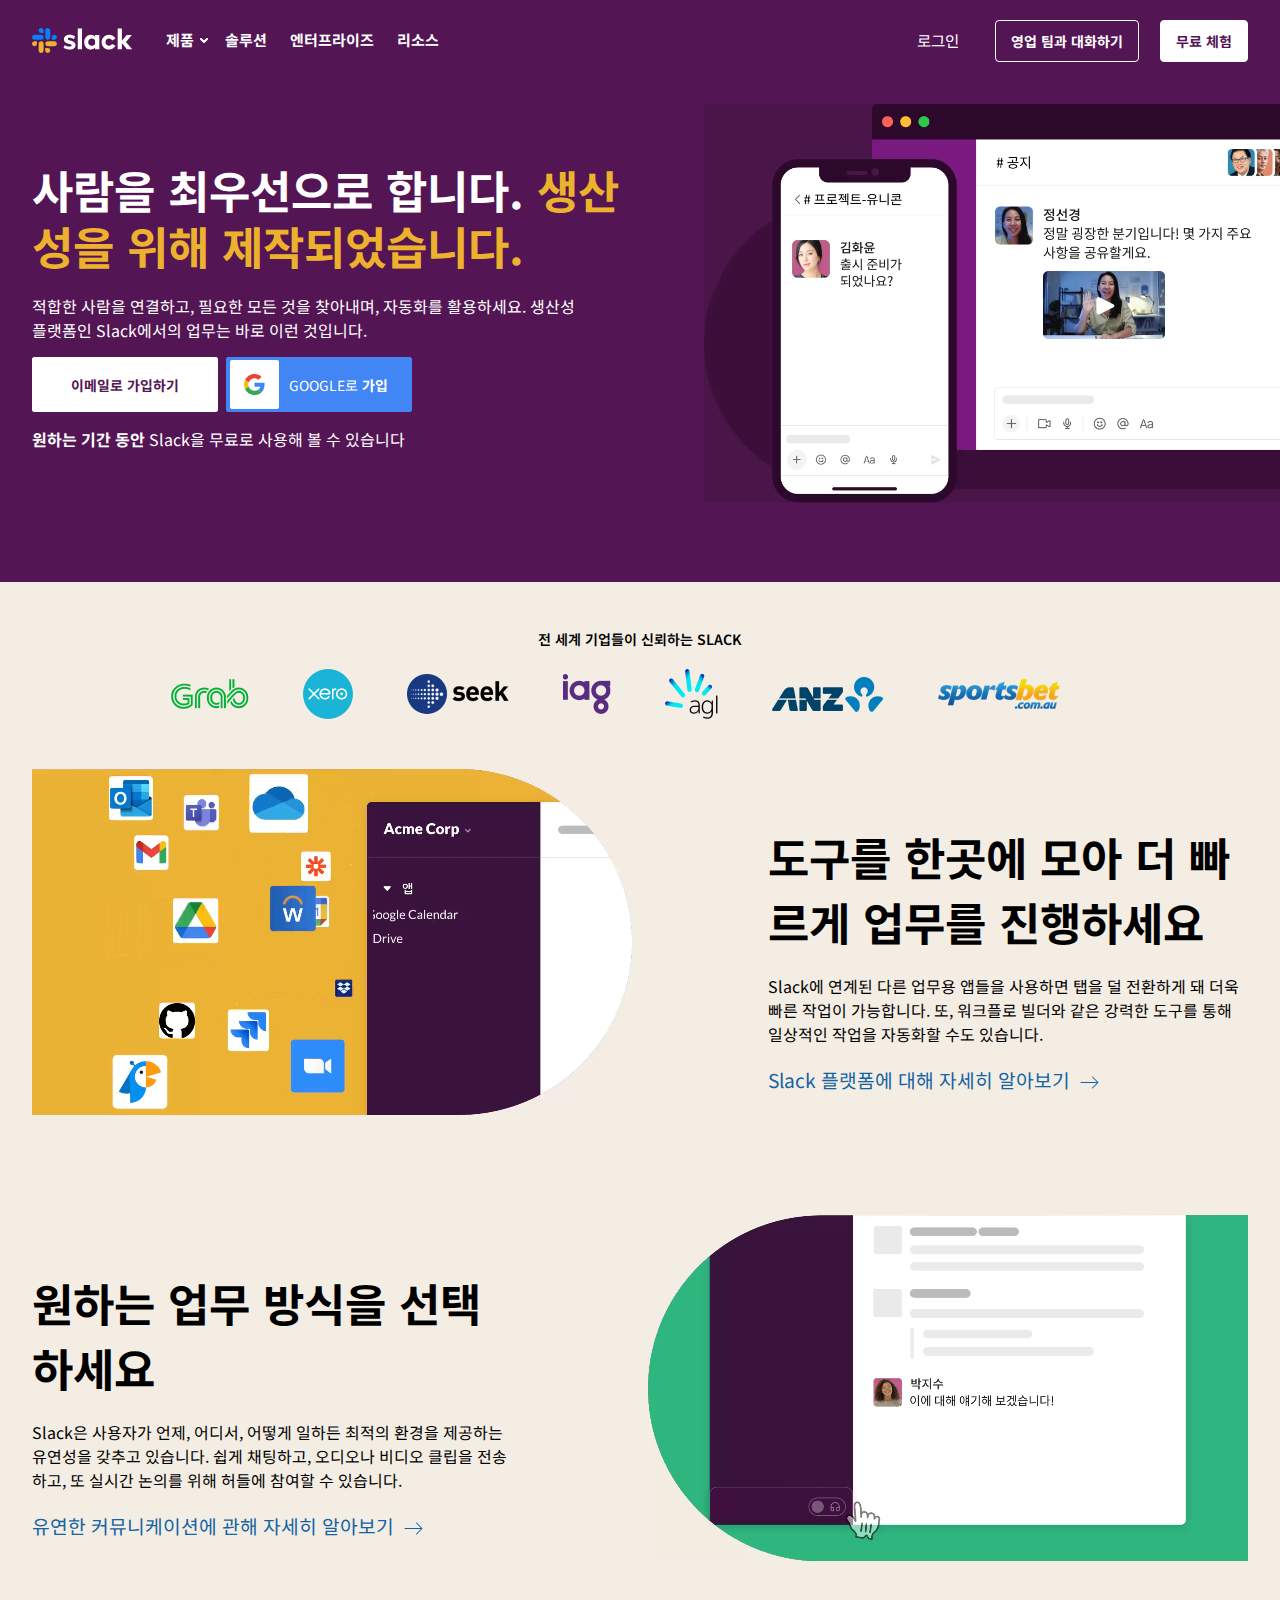
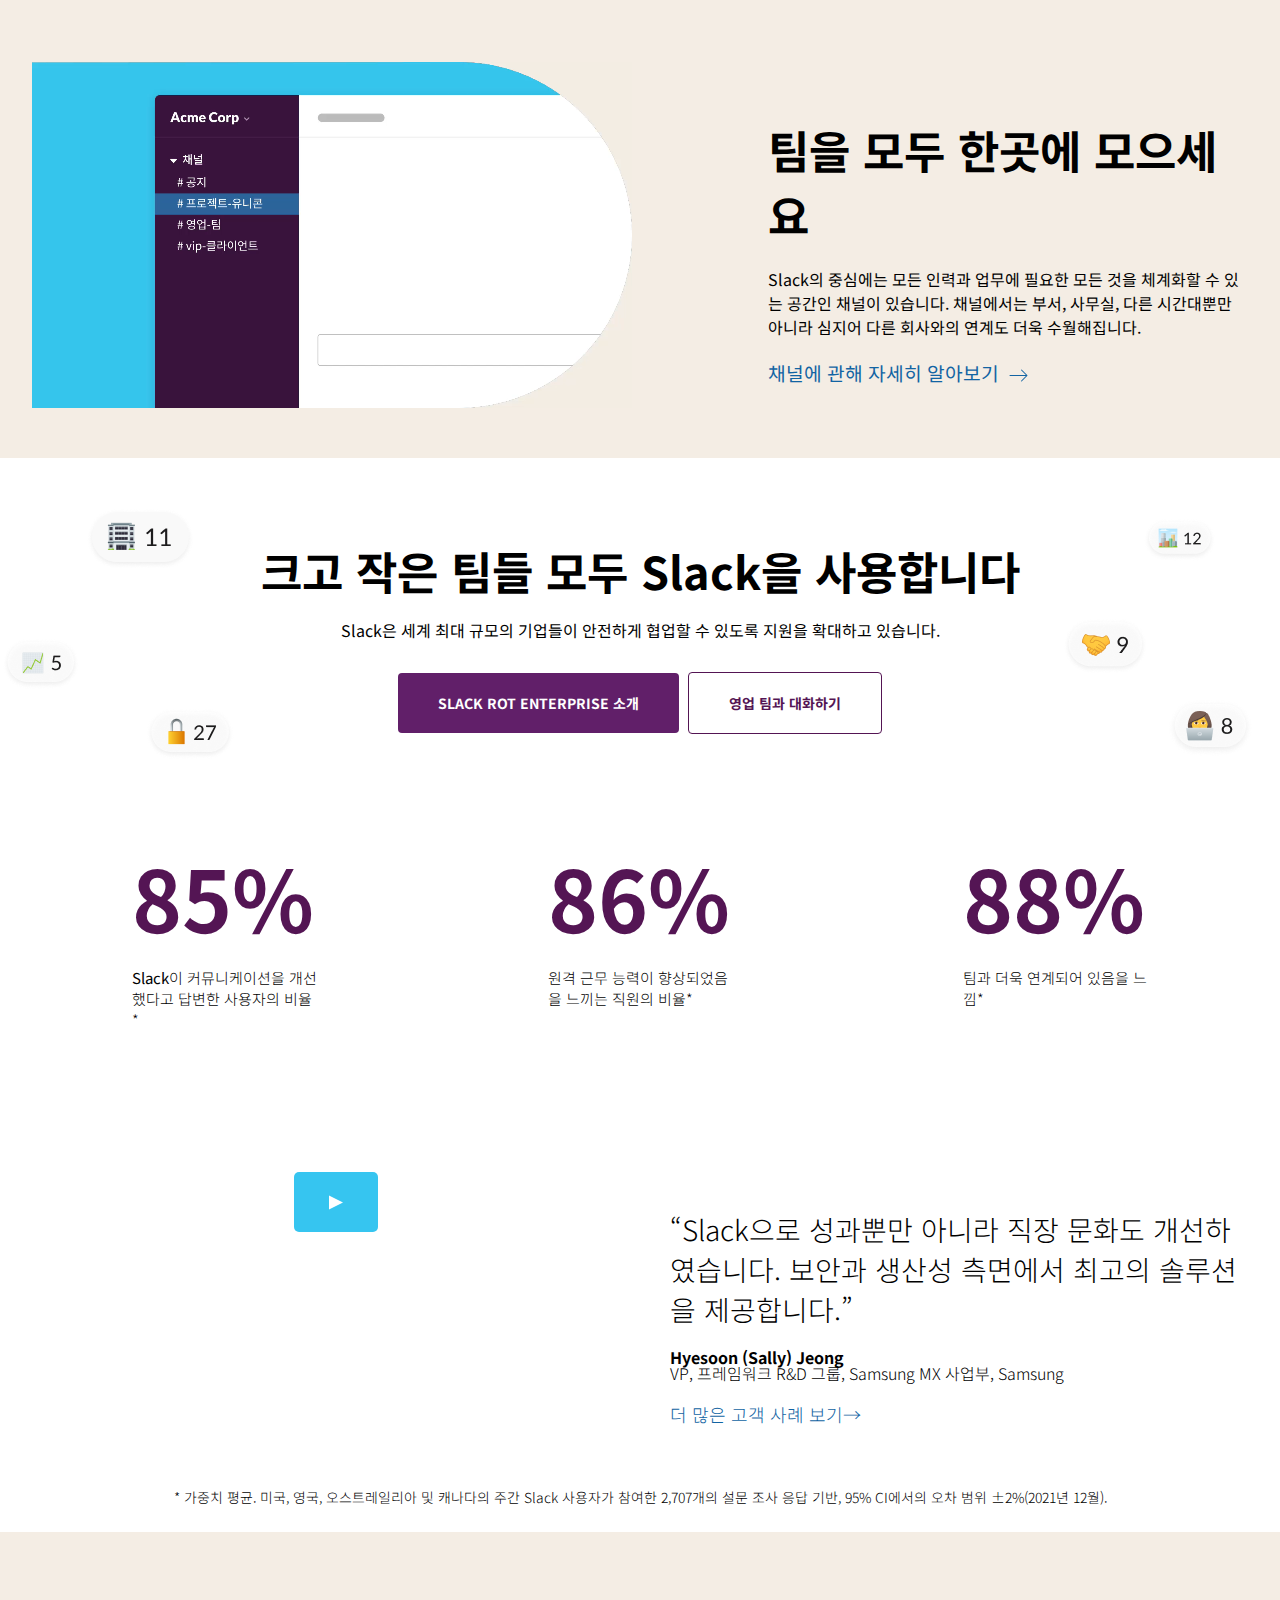
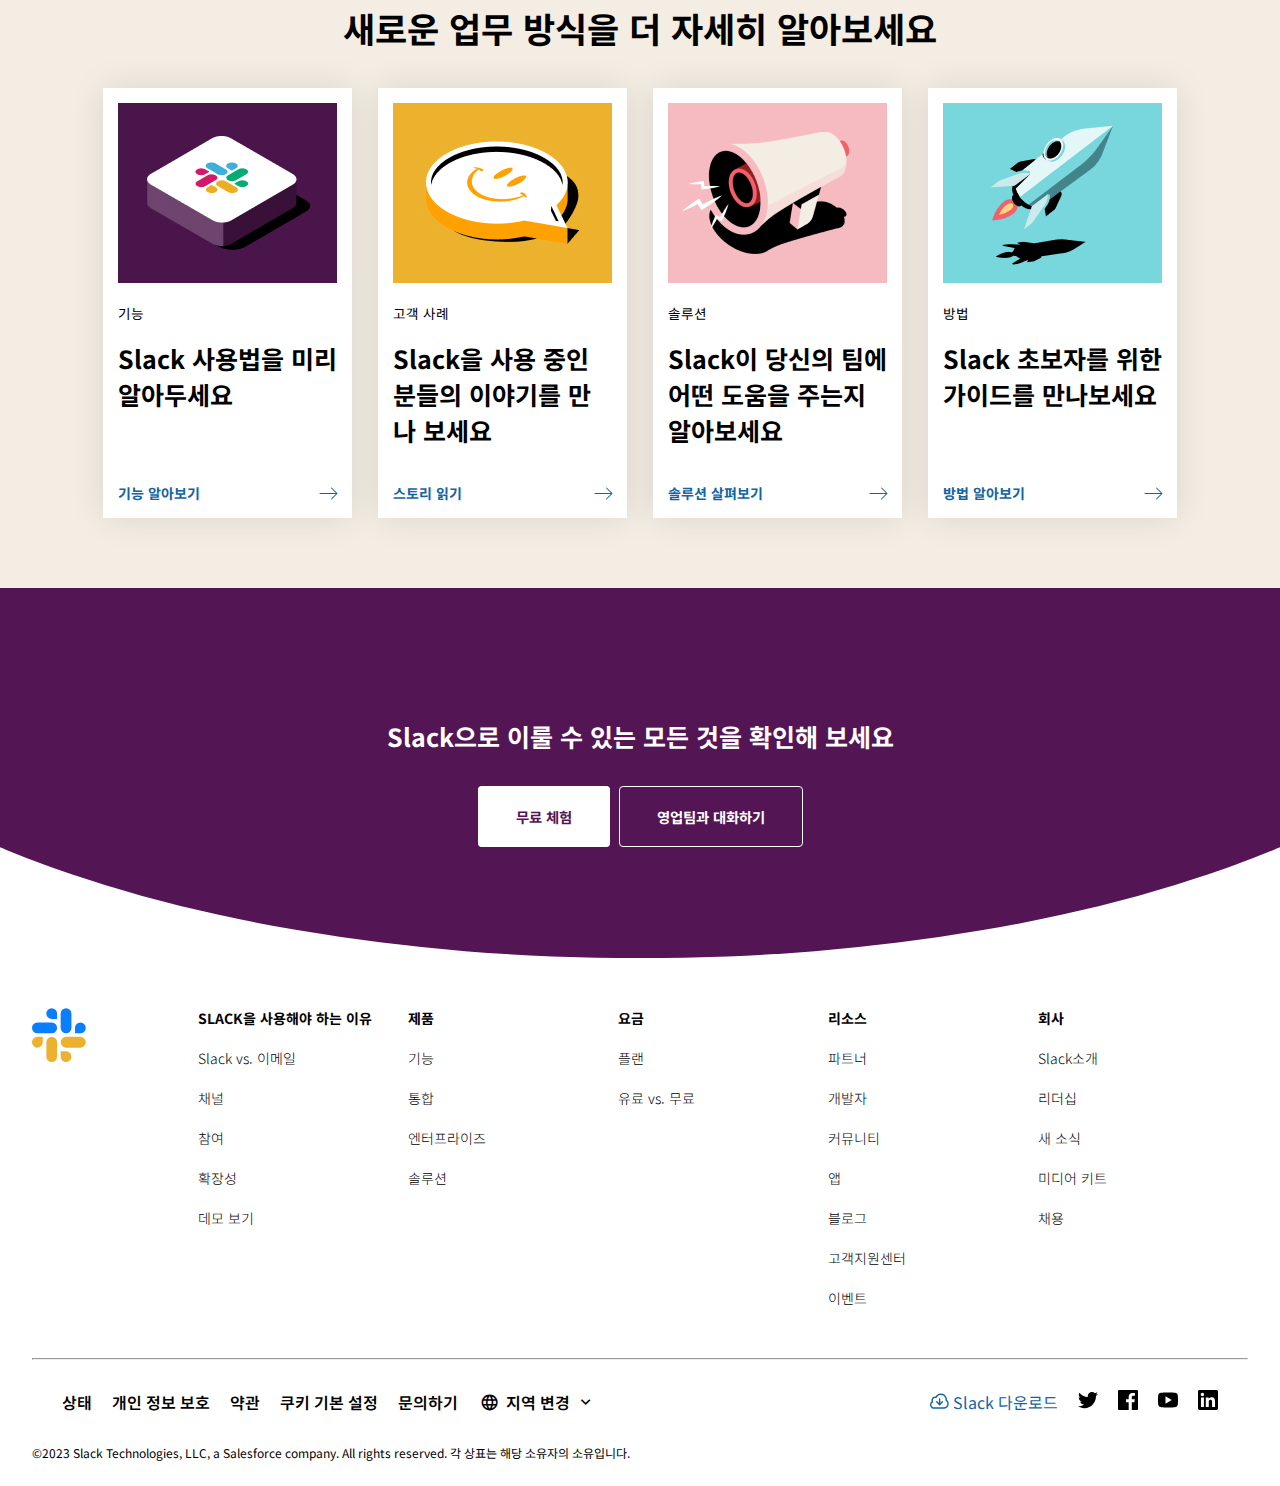
==== commit 44eb5eed: "5월11일" ====
--- a/index.html
+++ b/index.html
@@ -6,523 +6,24 @@
     <meta name="viewport" content="width=device-width, initial-scale=1.0" />
     <title>Slack은 생산성 플랫폼입니다 | Slack</title>
     <link rel="icon" href="img/favicon-32-ua.png" />
-    <style>
-      @import url("https://fonts.googleapis.com/css2?family=Open+Sans:wght@300;400;500;600;700;800&display=swap");
-      /* 초기화 */
-      * {
-        margin: 0;
-        padding: 0;
-        list-style: none;
-        text-decoration: none;
-        font-family: "Open Sans", sans-serif;
-      }
-      /* ****************   ****************** */
-      /* 보더 가이드 */
-      .w1230,
-      .w1530,
-      #gnb ul {
-        box-sizing: border-box;
-      }
-      img {
-        box-sizing: border-box;
-      }
-      #gnb ul li,
-      #header_logo,
-      .card,
-      #gnb #sign a {
-        box-sizing: border-box;
-      }
-
-      /* ******************* */
-      /* quick */
-      .guide {
-        box-sizing: border-box;
-      }
-      .fontWhite * {
-        color: white;
-      }
-      .fontBlue {
-        color: steelblue;
-      }
-      .fontBold {
-        font-weight: bold;
-      }
-      .fll {
-        float: left;
-      }
-      .flr {
-        float: right;
-      }
-      .clear {
-        clear: both;
-      }
-
-      /* ******************* */
-      /* stickyGnbStyle */
-      #stickyGnb {
-        display: none;
-      }
-
-      /* ******************* */
-      /* hederstyle > #gnb + #hero*/
-      #header {
-        width: 100%;
-        background: #541554;
-        height: 575px;
-        position: relative;
-        overflow: hidden;
-      }
-
-      #gnb {
-        height: 80px;
-      }
-      #gnb #header_logo {
-        width: 100px;
-        height: 25px;
-        position: relative;
-        top: 27.5px;
-      }
-      /*---------------*/
-      #gnb ul {
-        margin-left: 25px;
-        width: 350px;
-        height: 80px;
-        display: inline-block;
-        font-size: 0.9em;
-      }
-      #gnb ul li {
-        float: left;
-        width: 17%;
-        height: 100%;
-        text-align: center;
-        line-height: 80px;
-      }
-      #gnb ul li:nth-child(3) {
-        width: 32%;
-      }
-      /*---------------*/
-      #gnb #sign {
-        float: right;
-        margin: 16px auto;
-      }
-      #gnb #sign a {
-        font-size: 0.85em;
-        display: inline-block;
-        border: white 1px solid;
-        border-radius: 5px;
-        margin-right: 23px;
-        padding: 12px;
-      }
-      #gnb #sign a:nth-child(1) {
-        border: none;
-      }
-      #gnb #sign a:nth-child(3) {
-        background-color: white;
-        color: #541554;
-      }
-      /*---------------*/
-      #hero {
-        height: 495px;
-        position: relative;
-        top: 0;
-      }
-      #hero #hero_board {
-        width: 50%;
-        margin: 80px auto 80px 0px;
-      }
-      #hero #hero_board h1 {
-        font-size: 42px;
-      }
-      #hero #hero_board span {
-        color: #ecb22e;
-      }
-      #hero #hero_board p:nth-child(2) {
-        width: 90%;
-      }
-      .hero_btn > a svg {
-        width: 30px;
-        height: 30px;
-        position: relative;
-        top: 10px;
-        left: 10px;
-      }
-      .hero_btn > a > div {
-        margin: 3px;
-        width: 50px;
-        height: 50px;
-        background: white;
-        display: inline-block;
-      }
-      #hero #hero_board .hero_btn {
-        float: left;
-        width: 188px;
-        height: 57px;
-        border: 1px solid white;
-        border-radius: 5px;
-        background-color: white;
-        margin: 30px 12px 15px 0px;
-      }
-      #hero #hero_board .hero_btn a {
-        color: #541554;
-        display: block;
-        width: 100%;
-        height: 100%;
-      }
-      #hero #hero_board .hero_btn:nth-child(3) {
-        text-align: center;
-        line-height: 57px;
-      }
-      #hero #hero_board .hero_btn:nth-child(4) {
-        border-color: #4285f4;
-      }
-      #hero #hero_board .hero_btn:nth-child(4) a {
-        color: white;
-        background-color: #4285f4;
-      }
-      #header video {
-        width: 700px;
-        height: 398.5px;
-        position: absolute;
-        bottom: 80px;
-        left: 53%;
-      }
-
-      /* ******************* */
-      /* mainstyle > 
-        .section > #logos + .article + .clear + .article
-        .section */
-      #main div.section,
-      #main div.section .w1230 {
-        overflow: hidden;
-      }
-      #main .section {
-        width: 100%;
-        background: #f4ede4;
-      }
-      .section #logos {
-        text-align: center;
-        margin: 50px auto;
-      }
-      .section #logos img {
-        margin-right: 50px;
-      }
-      .section #logos > p {
-        margin-bottom: 20px;
-      }
-      .section .article {
-        margin-bottom: 50px;
-      }
-      .article video {
-        width: 600px;
-        height: 346px;
-      }
-      .article .articleBoard {
-        width: 500px;
-        position: relative;
-        top: 40px;
-        left: -30px;
-      }
-      .article:nth-child(4) .articleBoard {
-        left: 30px;
-      }
-      .article .articleBoard > h2 {
-        font-size: 45px;
-        font-weight: bold;
-      }
-      .article .articleBoard > p {
-        margin: 20px auto;
-      }
-      .article .articleBoard > a {
-        display: inline-block;
-        font-size: 1.2em;
-        color: #4285f4;
-        font-weight: bold;
-      }
-      .article .articleBoard > a::after {
-        content: "→";
-      }
-      /* -------------섹션2------------- */
-      #main div.section:nth-child(2) {
-        width: 100%;
-        background: #ffffff;
-        position: relative;
-      }
-      #main div.section:nth-child(2) > div > h3 {
-        margin-top: 100px;
-        font-size: 50px;
-      }
-      #main div.section:nth-child(2) > div > p {
-        margin-top: 15px;
-      }
-      #main div.section:nth-child(2) > div > a {
-        display: inline-block;
-        margin-top: 30px;
-        border: 1px #541554 solid;
-        border-radius: 5px;
-        padding: 20px 40px 20px 40px;
-        background-color: #541554;
-        color: white;
-      }
-      #main > div.section:nth-child(2) div.w1230 {
-        text-align: center;
-      }
-      #main div.section .w1530 {
-        text-align: left;
-        position: relative;
-        top: 0;
-        height: 525px;
-      }
-      #main div.section .w1530 video {
-        position: relative;
-        top: 50%;
-        transform: translateY(-50%);
-        max-width: 777px;
-        width: 55%;
-      }
-      #main div.section .w1530 #interviewBoard {
-        position: absolute;
-        top: 50%;
-        transform: translateY(-50%);
-        left: 55%;
-      }
-      .section .percntbox {
-        margin: 100px auto;
-        overflow: hidden;
-      }
-      .section .percntbox > div {
-        width: 180px;
-        height: 200px;
-        float: left;
-        margin-left: 15%;
-      }
-      span.percent {
-        font-size: 90px;
-        color: #541554;
-        font-weight: 600;
-      }
-
-      #interviewBoard > a {
-        display: block;
-        color: #4285f4;
-      }
-      #interviewBoard > a::after {
-        content: "→";
-      }
-      #section2p {
-        position: absolute;
-        bottom: 15px;
-        left: 50%;
-        transform: translateX(-50%);
-        font-size: 0.8em;
-      }
-      /* --------------섹션3---------------- */
-      #main div.section:nth-child(3) {
-        padding-top: 70px;
-        padding-bottom: 70px;
-      }
-      #main div.section:nth-child(3) > div {
-        position: relative;
-      }
-      #cardTitle {
-        font-size: 30px;
-        margin-bottom: 30px;
-        font-weight: bold;
-        text-align: center;
-        color: black;
-      }
-      div.cardLink {
-        position: absolute;
-        color: #4285f4;
-        bottom: 10px;
-      }
-      div.cardLink::after {
-        content: "→";
-      }
-      .card {
-        color: black;
-        float: left;
-        width: 23%;
-        height: 430px;
-        margin-left: 2.667%;
-        overflow: hidden;
-        padding: 5px;
-        background-color: white;
-        box-shadow: 0 0 2rem rgba(0, 0, 0, 0.1);
-      }
-      .card div:nth-child(2) {
-        font-size: 0.7em;
-        margin: 20px auto 20px 0;
-      }
-      div a.card:nth-child(2) {
-        margin-left: 0px;
-      }
-      a.card > h3 {
-        font-size: 25px;
-      }
-      .box {
-        position: relative;
-        left: 50%;
-        transform: translateX(-50%);
-        width: 99.99%;
-        max-width: 260px;
-        height: 200px;
-        box-sizing: border-box;
-        background-color: lightgray;
-      }
-
-      /* ******************* */
-      /* footerstyle > #experience + #fnb + #copyrightContainer  */
-
-      #experience {
-        width: 100%;
-        background: #541554;
-        clip-path: ellipse(105% 100% at center top);
-        height: 370px;
-        text-align: center;
-      }
-
-      #footerContentBox {
-        position: relative;
-        top: 130px;
-      }
-      #footerContentBox > p {
-        font-weight: bold;
-        font-size: 25px;
-        color: white;
-        margin-bottom: 50px;
-      }
-      #footerContentBox > a {
-        border: 1px solid white;
-        border-radius: 5px;
-        font-size: 0.9em;
-        padding: 20px 35px;
-      }
-      #footerContentBox > a:nth-child(3) {
-        color: white;
-        margin-left: 5px;
-      }
-      #footerContentBox > a:nth-child(2) {
-        color: #541554;
-        background-color: white;
-      }
-      #fnb {
-        margin-top: 50px;
-        overflow: hidden;
-      }
-      #fnb > a {
-        display: block;
-        float: left;
-        width: 54px;
-        height: 54px;
-      }
-      #fnb #fnbNav {
-        float: right;
-        width: 1050px;
-      }
-      #fnb ul {
-        float: left;
-        width: 20%;
-      }
-      #fnb ul li {
-        font-size: 0.8em;
-        margin-bottom: 20px;
-      }
-      #fnb ul li a {
-        color: black;
-      }
-      #fnb ul .fnbMain {
-        font-weight: bold;
-      }
-
-      #copyrightfnb > ul > li {
-        float: left;
-        margin-right: 20px;
-      }
-      #copyrightfnb > ul > li > a {
-        font-weight: bolder;
-        color: black;
-      }
-      #copyrightfnb .class {
-        float: right;
-      }
-
-      .sns {
-        float: right;
-      }
-      .sns > ul {
-        display: inline-block;
-        position: relative;
-        top: 10px;
-      }
-      .sns > ul > li {
-        float: left;
-        margin-left: 20px;
-      }
-      #fnbDownload {
-        color: #4285f4;
-      }
-
-      #footer hr {
-        margin: 30px auto;
-      }
-      #copyrightContainer p {
-        margin-bottom: 30px;
-        font-size: 0.5em;
-        color: #4f4f4f;
-      }
-      /* 반응형디자인 */
-      /* 1)데스크탑 */
-      @media screen and (min-width: 1300px) {
-        .w1230 {
-          width: 1230px;
-          margin: 0 auto;
-        }
-        .w1530 {
-          width: 1530px;
-          margin: 0 auto;
-        }
-      }
-      /* 2)랩탑,태블릿 */
-      @media screen and (max-width: 1299px) and (min-width: 768px) {
-        .article {
-          overflow: hidden;
-        }
-      }
-
-      /* 4)모바일 */
-      @media screen and (max-width: 767px) {
-        /* 준비중 */
-      }
-    </style>
+    <link rel="stylesheet" href="https://fonts.googleapis.com/css2?family=Material+Symbols+Outlined:opsz,wght,FILL,GRAD@20..48,100..700,0..1,-50..200" />
+    <link rel="stylesheet" href="index.css">
+    <script src="https://ajax.googleapis.com/ajax/libs/jquery/3.6.4/jquery.min.js"></script>
+    <script>
+      document.getElementsByTagName('video').play();
+    </script>
   </head>
   <body>
-    <!-- wrapper -->
-    <!-- header + main + footer -->
-
-    <!-- #header -->
-    <!-- stickyGnb + gnb + hero + video -->
-    <!-- #main -->
-    <!-- section#sec1 + section#sec2 + section#sec3 -->
-    <!-- #footer -->
-    <!-- experience + fnb + hr + copyrightContainer -->
-
-    <!-- .section#sec1 -->
-    <!-- #logos + #art1 +clear+ #art2 +clear+ #art3 -->
-    <!-- .section#sec2 -->
-
-    <!-- .section#sec3 -->
-    
     <div id="wrapper">
-      <!-- 구역1) 보라색 헤더영역 -->
       <div id="header" class="fontWhite fontBold">
         <!-- 스크롤을 내릴때 나타나는 메뉴 -->
-        <div id="stickyGnb" class="w1230">
-          <a href="" id="header_logo" class="fll">
+        <!-- 최상단 메뉴바 -->
+        <div id="gnb" class="widthNor">
+          <a href="index.html" id="header_logo">
             <!-- svg는 홈페이지에서 가져온 코스 -->
             <svg
               height="25"
               width="100"
-              class="c-slacklogo--white"
               viewBox="0 0 240 60"
               xmlns="http://www.w3.org/2000/svg"
               shape-rendering="geometricPrecision"
@@ -553,26 +54,53 @@
             </svg>
           </a>
           <ul>
-            <li><a href="#">제품</a></li>
-            <li><a href="#">솔루션</a></li>
-            <li><a href="#">엔터프라이즈</a></li>
-            <li><a href="#">리소스</a></li>
-            <li><a href="#">요금</a></li>
+            <li>
+              <a href="#"
+                >제품<svg
+                  xmlns="http://www.w3.org/2000/svg"
+                  width="8"
+                  height="5"
+                  viewBox="0 0 8 5"
+                  fill="none"
+                >
+                  <path
+                    d="M7 1L4 4L1 1"
+                    stroke="white"
+                    stroke-width="2"
+                    stroke-linecap="round"
+                    stroke-linejoin="round"
+                  /></svg
+              ></a>
+              <ul>
+                <li><a href="#">기능</a></li>
+                <li><a href="#">채널</a></li>
+                <li><a href="#">통합</a></li>
+                <li><a href="#">보안</a></li>
+                <li><a href="#">Slack Connect</a></li>
+                <li><a href="#">고객</a></li>
+                <li><a href="#">
+                  <span class="material-symbols-outlined">cloud_download</span>
+                  <span>Slack 다운로드</span></a></li>
+              </ul>
+            </li>
+            <li><a href="solution.html">솔루션</a></li>
+            <li><a href="enterprise.html">엔터프라이즈</a></li>
+            <li><a href="resource.html">리소스</a></li>
+            <li><a href="pay.html"요금></a></li>
           </ul>
           <div id="sign">
             <a href="#">로그인</a>
-            <a href="#">영업 팀과 대화하기</a>
-            <a href="#">무료 체험</a>
-          </div>
-        </div>
-        <!-- 최상단 메뉴바 -->
-        <div id="gnb" class="w1230">
-          <a href="" id="header_logo" class="fll">
-            <!-- svg는 홈페이지에서 가져온 코스 -->
+            <a href="#" class="whiteLn_btn btn">영업 팀과 대화하기</a>
+            <a href="#" class="white_btn btn">무료 체험</a>
+          </div>
+        </div>
+        <!-- 모바일 메뉴바 -->
+        <div id="mob_gnb" class="widthNor">
+          <div id="markNav">
+          <a href="index.html" id="markNav_logo">
             <svg
               height="25"
               width="100"
-              class="c-slacklogo--white"
               viewBox="0 0 240 60"
               xmlns="http://www.w3.org/2000/svg"
               shape-rendering="geometricPrecision"
@@ -602,21 +130,80 @@
               </g>
             </svg>
           </a>
+          <button id="nav_open_btn" onclick="document.querySelector('#concealNav').style.transform='translateX(0%)';">
+            <span class="material-symbols-outlined">
+              menu
+            </span>
+          </button>
+        </div>
+        <div id="concealNav">
+          <div>
+          <a href="index.html" id="concealNav_logo">
+            <svg
+              width="125"
+              viewBox="0 0 240 60"
+              xmlns="http://www.w3.org/2000/svg"
+              shape-rendering="geometricPrecision"
+            >
+              <title>Slack</title>
+              <g fill="none">
+                <path
+                  d="m75.663 47.477 2.929-6.846c3.207 2.375 7.39 3.632 11.574 3.632 3.068 0 5.02-1.187 5.02-3.003-.07-5.03-18.477-1.118-18.617-13.764-.07-6.427 5.648-11.387 13.737-11.387 4.81 0 9.622 1.188 13.038 3.913l-2.737 6.992c-3.143-2.021-7.025-3.43-10.72-3.43-2.51 0-4.184 1.187-4.184 2.725.07 4.96 18.618 2.235 18.827 14.322 0 6.567-5.579 11.178-13.528 11.178-5.856 0-11.225-1.397-15.34-4.332m116.629-9.325a8.498 8.498 0 0 1 -7.405 4.33c-4.698 0-8.506-3.816-8.506-8.523s3.808-8.523 8.506-8.523a8.498 8.498 0 0 1 7.405 4.33l8.143-4.52c-3.05-5.451-8.868-9.137-15.548-9.137-9.839 0-17.815 7.991-17.815 17.85 0 9.858 7.976 17.85 17.815 17.85 6.68 0 12.498-3.686 15.548-9.137zm-82.477 12.958h10.18v-49.86h-10.179zm95.761-49.86v49.86h10.18v-14.938l12.063 14.938h13.012l-15.34-17.746 14.224-16.559h-12.454l-11.505 13.767v-29.322zm-54.218 15.557v4.053c-1.673-2.795-5.787-4.751-10.11-4.751-8.925 0-15.967 7.895-15.967 17.815s7.042 17.885 15.967 17.885c4.323 0 8.437-1.956 10.11-4.751v4.052h10.18v-34.303zm0 21.414c-1.464 2.445-4.532 4.26-7.948 4.26-4.699 0-8.507-3.815-8.507-8.522s3.808-8.523 8.507-8.523c3.416 0 6.484 1.886 7.948 4.4z"
+                  fill="#000000"
+                ></path>
+                <path
+                  d="m21.902.148c-3.299 0-5.973 2.68-5.973 5.985a5.979 5.979 0 0 0 5.973 5.985h5.974v-5.985a5.98 5.98 0 0 0 -5.974-5.985m0 15.96h-15.929c-3.299 0-5.973 2.68-5.973 5.986 0 3.305 2.674 5.985 5.973 5.985h15.93c3.298 0 5.973-2.68 5.973-5.985 0-3.306-2.675-5.986-5.974-5.986"
+                  fill="#097eff"
+                ></path>
+                <path
+                  d="m59.734 22.094c0-3.306-2.675-5.986-5.974-5.986s-5.973 2.68-5.973 5.986v5.985h5.973a5.98 5.98 0 0 0 5.974-5.985m-15.929 0v-15.961a5.98 5.98 0 0 0 -5.974-5.985c-3.299 0-5.973 2.68-5.973 5.985v15.96c0 3.307 2.674 5.987 5.973 5.987a5.98 5.98 0 0 0 5.974-5.985"
+                  fill="#097eff"
+                ></path>
+                <path
+                  d="m37.831 60a5.98 5.98 0 0 0 5.974-5.985 5.98 5.98 0 0 0 -5.974-5.985h-5.973v5.985c0 3.305 2.674 5.985 5.973 5.985m0-15.96h15.93c3.298 0 5.973-2.68 5.973-5.986a5.98 5.98 0 0 0 -5.974-5.985h-15.929c-3.299 0-5.973 2.68-5.973 5.985a5.979 5.979 0 0 0 5.973 5.985"
+                  fill="#ecb12f"
+                ></path>
+                <path
+                  d="m0 38.054a5.979 5.979 0 0 0 5.973 5.985 5.98 5.98 0 0 0 5.974-5.985v-5.985h-5.974c-3.299 0-5.973 2.68-5.973 5.985m15.929 0v15.96c0 3.306 2.674 5.986 5.973 5.986a5.98 5.98 0 0 0 5.974-5.985v-15.961a5.979 5.979 0 0 0 -5.974-5.985c-3.299 0-5.973 2.68-5.973 5.985"
+                  fill="#ecb12f"
+                ></path>
+              </g>
+            </svg>
+          </a>
+          <button id="nav_close_btn" onclick="document.querySelector('#concealNav').style.transform='translateX(100%)';">
+            <title>메뉴 닫기</title>
+            <span class="material-symbols-outlined">
+              close
+            </span>
+          </button>
+          </div>
           <ul>
-            <li><a href="#">제품</a></li>
-            <li><a href="#">솔루션</a></li>
-            <li><a href="#">엔터프라이즈</a></li>
-            <li><a href="#">리소스</a></li>
-            <li><a href="#">요금</a></li>
+            <li>
+              <a href="#"
+                >제품</a>
+              <ul>
+                <li><a href="#">기능</a></li>
+                <li><a href="#">채널</a></li>
+                <li><a href="#">통합</a></li>
+                <li><a href="#">보안</a></li>
+                <li><a href="#">Slack Connect</a></li>
+                <li><a href="#">고객</a></li>
+              </ul>
+            </li>
+            <li><a href="solution.html">솔루션</a></li>
+            <li><a href="enterprise.html">엔터프라이즈</a></li>
+            <li><a href="resource.html">리소스</a></li>
+            <li><a href="pay.html">요금</a></li>
+            <li><a href="#">로그인</a></li>
           </ul>
-          <div id="sign">
-            <a href="#">로그인</a>
-            <a href="#">영업 팀과 대화하기</a>
-            <a href="#">무료 체험</a>
-          </div>
-        </div>
-        <!-- hero 보드-->
-        <div id="hero" class="w1230">
+          <div>
+            <a href="#" class="purLn_btn btn">로그인</a>
+            <a href="#" class="purple_btn btn">SLACK 다운로드</a>
+          </div>
+        </div>
+        </div>
+        <!-- ------- -->
+        <div id="hero" class="widthNor">
           <div id="hero_board">
             <h1>
               사람을 최우선으로 합니다.
@@ -627,10 +214,8 @@
               활용하세요. 생산성 플랫폼인 Slack에서의 업무는 바로 이런 것입니다.
             </p>
             <div class="hero_btn">
-              <a href="#">이메일로 가입하기</a>
-            </div>
-            <div class="hero_btn">
-              <a href="#">
+              <a href="#" class="btn white_btn white_btn_ac">이메일로 가입하기</a>
+              <a href="#" class="btn">
                 <div>
                   <svg
                     version="1.1"
@@ -659,20 +244,25 @@
                     </g>
                   </svg>
                 </div>
-                GOOGLE로 가입
+                <span><span>GOOGLE로</span> 가입</span>
               </a>
             </div>
             <p class="clear">
-              원하는 기간 동안 Slack을 무료로 사용해 볼 수 있습니다
+              <b>원하는 기간 동안</b> Slack을 무료로 사용해 볼 수 있습니다
             </p>
           </div>
         </div>
-        <video src="img/hero-product-ui.ko-KR.mp4" loop muted playsinkine>
-        </video>
-      </div> 
+          <video
+            src="img/hero-product-ui.ko-KR.mp4"
+            autoplay
+            loop
+            muted
+            playsinline
+          ></video>
+      </div>
       <div id="main">
-        <div class="section" id="sec1">
-          <div id="logos" class="w1230">
+        <div class="section" id="sectionFirst">
+          <div id="logos" class="widthNor">
             <p>전 세계 기업들이 신뢰하는 SLACK</p>
             <img src="img/logos/logo-grab.png" alt="grab" />
             <img src="img/logos/logo-xero.png" alt="xero" />
@@ -682,27 +272,36 @@
             <img src="img/logos/logo-anz.png" alt="anz" />
             <img src="img/logos/logo-sportsbet.png" alt="sportbet" />
           </div>
-          <div id="art1" class="w1230">
+          <div class="article widthNor">
             <video
               src="img/speed.ko-KR.mp4"
               class="fll"
+              autoplay
               loop
               muted
-              playsinkine
+              playsinline
             ></video>
-            <div class="flr articleBoard">
+            <img src="img/speed-mobile.ko-KR.png" alt="모바일버전 슬랙" class="fll">
+            <div class="articleBoard flr">
               <h2>도구를 한곳에 모아 더 빠르게 업무를 진행하세요</h2>
               <p>
                 Slack에 연계된 다른 업무용 앱들을 사용하면 탭을 덜 전환하게 돼
                 더욱 빠른 작업이 가능합니다. 또, 워크플로 빌더와 같은 강력한
                 도구를 통해 일상적인 작업을 자동화할 수도 있습니다.
               </p>
-              <a href="#">Slack플랫폼에 대해 자세히 알아보기</a>
-            </div>
-          </div>
-          <div class="clear"></div>
-          <div id="art2" class="w1230">
-            <video src="img/flexibility.ko-KR.mp4" class="flr"></video>
+              <a href="#" class="link link_hov">Slack 플랫폼에 대해 자세히 알아보기</a>
+            </div>
+            <div class="clear"></div>
+          </div>
+          <div class="article widthNor">
+            <video src="img/flexibility.ko-KR.mp4" 
+            class="flr"
+            autoplay 
+            loop
+            muted
+            playsinline
+            ></video>
+            <img src="img/flexibility-mobile.ko-KR.png" alt="슬랙 모바일 회의" class="flr">
             <div class="articleBoard fll">
               <h2>원하는 업무 방식을 선택하세요</h2>
               <p>
@@ -711,14 +310,19 @@
                 비디오 클립을 전송하고, 또 실시간 논의를 위해 허들에 참여할 수
                 있습니다.
               </p>
-              <a href=""
+              <a href="#" class="link link_hov"
                 >유연한 커뮤니케이션에 관해 자세히 알아보기<span></span
               ></a>
             </div>
-          </div>
-          <div class="clear"></div>
-          <div id="art3" class="w1230">
-            <video class="fll" src="img/connectedness.ko-KR.mp4"></video>
+            <div class="clear"></div>
+          </div>
+          <div class="article widthNor">
+            <video class="fll" src="img/connectedness.ko-KR.mp4" 
+            autoplay
+            loop
+            muted
+            playsinline></video>
+            <img src="img/connectedness-mobile.ko-KR.png" alt="슬랙 대화창" class="fll">
             <div class="flr articleBoard">
               <h2>팀을 모두 한곳에 모으세요</h2>
               <p>
@@ -726,22 +330,22 @@
                 있는 공간인 채널이 있습니다. 채널에서는 부서, 사무실, 다른
                 시간대뿐만 아니라 심지어 다른 회사와의 연계도 더욱 수월해집니다.
               </p>
-              <a href="#">채널에 관해 자세히 알아보기</a>
+              <a href="#" class="link link_hov">채널에 관해 자세히 알아보기</a>
             </div>
             <div class="clear"></div>
           </div>
         </div>
-        <div class="section" id="sec2">
-          <div class="w1230">
+        <div class="section" id="sectionMid">
+          <div class="widthNor">
             <h3>크고 작은 팀들 모두 Slack을 사용합니다</h3>
             <p>
               Slack은 세계 최대 규모의 기업들이 안전하게 협업할 수 있도록 지원을
               확대하고 있습니다.
             </p>
-            <a href="#">slack rot enterprise 소개</a>
-            <a href="#">영업 팀과 대화하기</a>
-          </div>
-          <div class="w1230 percntbox">
+            <a href="#" class="btn purple_btn">slack rot enterprise 소개</a>
+            <a href="#" class="btn purLn_btn">영업 팀과 대화하기</a>
+          </div>
+          <div class="widthNor percntbox">
             <div>
               <span class="percent">85%</span>
               <span
@@ -750,7 +354,7 @@
               >
             </div>
             <div>
-              <span class="percent">85%</span>
+              <span class="percent">86%</span>
               <span>원격 근무 능력이 향상되었음을 느끼는 직원의 비율*</span>
             </div>
             <div>
@@ -758,30 +362,37 @@
               <span>팀과 더욱 연계되어 있음을 느낌*</span>
             </div>
           </div>
-          <div class="w1530">
-            <!-- 홈페이지에서 가져온 비디오소스 -->
+          <div class="widthWide">
+            <div>
             <video
-              class="video_capsule asset_height"
               autoplay=""
               loop=""
               title="Slack의 고객이 나오는 비디오, "
               muted=""
               playsinline=""
+              src="https://a.slack-edge.com/1b4e2a3/marketing/img/homepage/true-prospects/customer-showcase/Samsung_08.mp4"
+            ></video>
+            <svg
+              width="84"
+              height="60"
+              id="videoIcon"
+              aria-hidden="true"
+              xmlns="http://www.w3.org/2000/svg"
             >
-              <source
-                src="https://a.slack-edge.com/1b4e2a3/marketing/img/homepage/true-prospects/customer-showcase/Samsung_08.mp4"
-                type="video/mp4"
-              />
-            </video>
-            <!-- 홈페이지에서 가져온 비디오소스 -->
+              <g fill="none" transform="translate(0 .564)">
+                <rect height="59" rx="4" width="84"></rect>
+                <path d="M49 29.95L35 36.9V23L49 29.95Z" fill="#fff"></path>
+              </g>
+            </svg>
+            </div>
             <div id="interviewBoard">
-              <h5>
+              <p>
                 “Slack으로 성과뿐만 아니라 직장 문화도 개선하였습니다. 보안과
                 생산성 측면에서 최고의 솔루션을 제공합니다.”
-              </h5>
-              <span>Hyesoon (Sally) Jeong</span>
-              <span>VP, 프레임워크 R&D 그룹, Samsung MX 사업부, Samsung</span>
-              <a href="#">더 많은 고객 사례 보기</a>
+              </p>
+              <span><span>Hyesoon (Sally) Jeong</span><br>
+              VP, 프레임워크 R&D 그룹, Samsung MX 사업부, Samsung</span>
+              <a href="#" class="link link_hov">더 많은 고객 사례 보기</a>
             </div>
           </div>
           <p id="section2p">
@@ -790,53 +401,59 @@
             범위 ±2%(2021년 12월).
           </p>
         </div>
-        <div class="section" id="sec3">
-          <div class="w1230">
+        <div class="section" id="sectionLast">
+          <div class="widthNor">
             <h3 id="cardTitle">새로운 업무 방식을 더 자세히 알아보세요</h3>
+            <div class="slide-container">
+              <div class="slide-box">
             <a href="#" class="card">
-              <div class="box">
-                <img src="" alt="슬랙 아이콘" />
-              </div>
+              <img src="img/promo/img-promo-01.jpg" alt="슬랙 아이콘" />
               <div>기능</div>
               <h3>Slack 사용법을 미리 알아두세요</h3>
-              <div class="cardLink">기능 알아보기</div>
+              <div class="cardLink link">기능 알아보기</div>
             </a>
+          </div>
+          <div class="slide-box">
             <a href="#" class="card">
-              <div class="box">
-                <img src="" alt="말풍선 그림" />
-              </div>
+              <img src="img/promo/img-promo-02.jpg" alt="말풍선 그림" />
               <div>고객 사례</div>
               <h3>Slack을 사용 중인 분들의 이야기를 만나 보세요</h3>
-              <div class="cardLink">스토리 읽기</div>
+              <div class="cardLink link">스토리 읽기</div>
             </a>
+          </div>
+          <div class="slide-box">
             <a href="#" class="card">
-              <div class="box">
-                <img src="" alt="확성기 그림" />
-              </div>
+              <img src="img/promo/img-promo-03.jpg" alt="확성기 그림" />
               <div>솔루션</div>
               <h3>Slack이 당신의 팀에 어떤 도움을 주는지 알아보세요</h3>
-              <div class="cardLink">솔루션 살펴보기</div>
+              <div class="cardLink link">솔루션 살펴보기</div>
             </a>
+          </div>
+          <div class="slide-box">
             <a href="#" class="card">
-              <div class="box">
-                <img src="" alt="제트기 그림" />
-              </div>
+              <img src="img/promo/img-promo-04.jpg" alt="제트기 그림" />
               <div>방법</div>
               <h3>Slack 초보자를 위한 가이드를 만나보세요</h3>
-              <div class="cardLink">방법 알아보기</div>
+              <div class="cardLink link">방법 알아보기</div>
             </a>
+          </div>
+          </div>
+          </div>
+          <div id="carousel_btn">
+              <button class="dot dot1 active"><span></span></button>
+              <button class="dot dot2"><span></span></button>
+              <button class="dot dot3"><span></span></button>
+              <button class="dot dot4"><span></span></button>
           </div>
         </div>
       </div>
       <div id="footer">
         <div id="experience">
-          <div id="footerContentBox" class="">
-            <p>Slack으로 이룰 수 있는 모든 것을 확인해 보세요</p>
-            <a href="" class="footer_btn">무료 체험</a>
-            <a href="" class="footer_btn">영업팀과 대화하기</a>
-          </div>
-        </div>
-        <div id="fnb" class="w1230">
+          <p class="fontWhite">Slack으로 이룰 수 있는 모든 것을 확인해 보세요</p>
+          <a href="#" class="btn white_btn white_btn_ac">무료 체험</a>
+          <a href="#" class="btn whiteLn_btn whiteLn_btn_ac fontWhite">영업팀과 대화하기</a>
+        </div>
+        <div id="fnb" class="widthNor">
           <a href="index.html">
             <svg
               width="54"
@@ -878,12 +495,12 @@
               <li class="fnbMain">제품</li>
               <li><a href="#">기능</a></li>
               <li><a href="#">통합</a></li>
-              <li><a href="#">엔터프라이즈</a></li>
-              <li><a href="#">솔루션</a></li>
+              <li><a href="enterprise.html">엔터프라이즈</a></li>
+              <li><a href="solution.html">솔루션</a></li>
             </ul>
             <ul>
               <li class="fnbMain">요금</li>
-              <li><a href="#">플랜</a></li>
+              <li><a href="pay.html">플랜</a></li>
               <li><a href="#">유료 vs. 무료</a></li>
             </ul>
             <ul>
@@ -906,111 +523,108 @@
             </ul>
           </div>
         </div>
-        <hr class="clear w1230" />
-        <div id="copyrightContainer" class="w1230">
-          <div id="copyrightfnb">
+        <hr class="clear widthNor" />
+        <div id="fnbLast" class="widthNor">
+          <ul>
+            <li><a href="#">상태</a></li>
+            <li><a href="#">개인 정보 보호</a></li>
+            <li><a href="#">약관</a></li>
+            <li><a href="#">쿠키 기본 설정</a></li>
+            <li><a href="#">문의하기</a></li>
+            <li><a href="#">
+              <span class="material-symbols-outlined">language</span>
+              <span>지역 변경</span>
+              <span class="material-symbols-outlined">expand_more</span>
+              </a></li>
+          </ul>
+          <div class="sns">
+            <a href="#" id="fnbDownload">
+              <svg
+                width="19"
+                height="16"
+                fill="none"
+                xmlns="http://www.w3.org/2000/svg"
+              >
+                <path
+                  d="M3.75938 15.7354C3.07813 15.7354 2.45 15.5572 1.875 15.2009C1.3 14.8445 0.84375 14.3641 0.50625 13.7597C0.16875 13.1552 0 12.4966 0 11.784C0 11.135 0.140625 10.5273 0.421875 9.96101C0.709375 9.39471 1.1 8.93021 1.59375 8.56753C1.4875 8.19212 1.43438 7.8167 1.43438 7.44129C1.43438 6.72864 1.60313 6.07008 1.94063 5.46561C2.27813 4.86113 2.73438 4.38391 3.30938 4.03395C3.88438 3.67763 4.50938 3.49947 5.18438 3.49947C5.28438 3.49947 5.43438 3.50583 5.63438 3.51855C6.19063 2.57684 6.93125 1.83238 7.85625 1.28517C8.7875 0.737961 9.7875 0.464355 10.8563 0.464355C11.9625 0.464355 12.9875 0.75705 13.9313 1.34244C14.875 1.92146 15.6219 2.70728 16.1719 3.6999C16.7281 4.69251 17.0063 5.77421 17.0063 6.94498C17.5563 7.40948 17.9844 7.97896 18.2906 8.65343C18.5969 9.3279 18.75 10.0437 18.75 10.8009C18.75 11.6917 18.5375 12.5157 18.1125 13.2729C17.6938 14.0301 17.125 14.6282 16.4063 15.0672C15.6938 15.5126 14.9125 15.7354 14.0625 15.7354H3.75938ZM14.0625 14.3037C14.6562 14.3037 15.2031 14.1478 15.7031 13.836C16.2094 13.5179 16.6094 13.0916 16.9031 12.5571C17.1969 12.0162 17.3438 11.4308 17.3438 10.8009C17.3438 10.1646 17.1969 9.57923 16.9031 9.04475C16.6094 8.5039 16.2156 8.07758 15.7219 7.7658C15.6656 7.73399 15.625 7.69899 15.6 7.66081C15.5813 7.62263 15.5719 7.57173 15.5719 7.5081C15.5719 7.45084 15.575 7.3713 15.5813 7.26949C15.5938 7.16769 15.6 7.06588 15.6 6.96407C15.6 6.04781 15.3875 5.20155 14.9625 4.42527C14.5375 3.64899 13.9594 3.03497 13.2281 2.58321C12.5031 2.12508 11.7125 1.89601 10.8563 1.89601C10.2063 1.89601 9.59063 2.02963 9.00938 2.29688C8.42813 2.55775 7.91875 2.9268 7.48125 3.40402C7.04375 3.88124 6.70625 4.42527 6.46875 5.03611C6.43125 5.13792 6.375 5.18882 6.3 5.18882C6.25625 5.18882 6.2125 5.17609 6.16875 5.15064C5.8625 5.0043 5.53438 4.93112 5.18438 4.93112C4.75938 4.93112 4.36562 5.04247 4.00313 5.26517C3.64687 5.48788 3.3625 5.7933 3.15 6.18143C2.94375 6.56321 2.84063 6.98316 2.84063 7.44129C2.84063 7.74671 2.8875 8.03941 2.98125 8.31937C3.08125 8.59298 3.21875 8.84113 3.39375 9.06383C3.4375 9.11474 3.45938 9.16246 3.45938 9.207C3.45938 9.26427 3.40625 9.30244 3.3 9.32153C2.94375 9.39152 2.62188 9.54423 2.33438 9.77966C2.04688 10.0151 1.81875 10.3078 1.65 10.6577C1.4875 11.0077 1.40625 11.3831 1.40625 11.784C1.40625 12.2421 1.50938 12.6652 1.71563 13.0534C1.92813 13.4352 2.21563 13.7406 2.57812 13.9696C2.94062 14.1923 3.33438 14.3037 3.75938 14.3037H14.0625ZM9.60938 12.3948C9.42188 12.3948 9.25625 12.3216 9.1125 12.1753L6.3 9.32153C6.1625 9.18155 6.09375 9.01611 6.09375 8.82523C6.09375 8.62798 6.1625 8.45936 6.3 8.31937C6.44375 8.17303 6.6125 8.09985 6.80625 8.09985C6.99375 8.09985 7.15625 8.16984 7.29375 8.30983L8.90625 9.94192V5.95237C8.90625 5.74876 8.97188 5.58014 9.10313 5.44652C9.24063 5.30653 9.40938 5.23654 9.60938 5.23654C9.79063 5.23654 9.95625 5.30653 10.1063 5.44652C10.2438 5.57378 10.3125 5.74239 10.3125 5.95237V9.94192L11.9344 8.30983C12.0719 8.16984 12.2344 8.09985 12.4219 8.09985C12.5969 8.09985 12.7688 8.17939 12.9375 8.33846C13.0625 8.45936 13.125 8.61843 13.125 8.81568C13.125 9.01929 13.0563 9.18791 12.9188 9.32153L10.1063 12.1753C9.95 12.3216 9.78438 12.3948 9.60938 12.3948Z"
+                  fill="#1264A3"
+                ></path>
+              </svg>
+              <span class="link">Slack 다운로드</span>
+            </a>
             <ul>
-              <li><a href="#">상태</a></li>
-              <li><a href="#">개인 정보 보호</a></li>
-              <li><a href="#">약관</a></li>
-              <li><a href="#">쿠키 기본 설정</a></li>
-              <li><a href="#">문의하기</a></li>
-              <li><a href="#">지역 변경</a></li>
+              <li>
+                <a href="#">
+                  <span><svg
+                    width="20"
+                    height="20"
+                    version="1"
+                    viewBox="0 0 32 32"
+                    xmlns="http://www.w3.org/2000/svg"
+                  >
+                    <path
+                      d="M31.993 6.077c-1.177.523-2.44.876-3.77 1.033 1.355-.812 2.396-2.098 2.887-3.63-1.27.75-2.673 1.3-4.168 1.592C25.744 3.797 24.038 3 22.15 3c-3.626 0-6.563 2.938-6.563 6.563 0 .514.057 1.016.17 1.496C10.3 10.783 5.464 8.17 2.227 4.2c-.565.97-.89 2.098-.89 3.3 0 2.28 1.16 4.287 2.92 5.465-1.076-.035-2.088-.33-2.973-.82v.08c0 3.182 2.26 5.835 5.264 6.438-.55.15-1.13.23-1.73.23-.423 0-.833-.04-1.233-.117.834 2.606 3.26 4.504 6.13 4.558-2.245 1.76-5.075 2.81-8.15 2.81-.53 0-1.053-.03-1.566-.09C2.905 27.914 6.355 29 10.062 29c12.072 0 18.675-10 18.675-18.675 0-.284-.008-.568-.02-.85 1.283-.925 2.395-2.08 3.276-3.398z"
+                    ></path>
+                  </svg></span>
+                </a>
+              </li>
+              <li>
+                <a href="#">
+                  <svg
+                    width="20"
+                    height="20"
+                    viewBox="0 0 16 16"
+                    xmlns="http://www.w3.org/2000/svg"
+                  >
+                    <path
+                      d="M15.115 0H.885A.883.883 0 0 0 0 .885v14.23c0 .49.395.885.885.885h7.659V9.803h-2.09v-2.4h2.09V5.62c0-2.069 1.27-3.189 3.104-3.189.875 0 1.643.053 1.867.096v2.155h-1.291c-1.003 0-1.184.469-1.184 1.173v1.547h2.379l-.31 2.4H11.04V16h4.075c.49 0 .885-.395.885-.885V.885A.883.883 0 0 0 15.115 0z"
+                      fill-rule="evenodd"
+                    ></path>
+                  </svg>
+                </a>
+              </li>
+              <li>
+                <a href="#">
+                  <svg
+                    version="1"
+                    width="20"
+                    height="20"
+                    viewBox="0 0 32 32"
+                    xmlns="http://www.w3.org/2000/svg"
+                  >
+                    <path
+                      d="M31.67 9.18s-.312-2.354-1.27-3.39c-1.218-1.358-2.58-1.366-3.206-1.443C22.717 4 16.002 4 16.002 4h-.015s-6.715 0-11.19.347c-.626.077-1.988.085-3.206 1.443C.635 6.826.32 9.18.32 9.18S0 11.94 0 14.7v2.59c0 2.762.32 5.522.32 5.522s.312 2.352 1.27 3.386c1.22 1.358 2.816 1.317 3.528 1.46 2.56.26 10.877.342 10.877.342s6.722-.012 11.2-.355c.624-.08 1.987-.088 3.204-1.446.956-1.036 1.27-3.388 1.27-3.388s.32-2.76.32-5.523V14.7c0-2.76-.32-5.522-.32-5.522z"
+                    ></path>
+                    <path fill="#FFF" d="M12 10v12l10-6"></path>
+                  </svg>
+                </a>
+              </li>
+              <li>
+                <a href="#">
+                  <svg
+                    class="c-nav--footer__svgicon"
+                    width="20"
+                    height="20"
+                    viewBox="0 0 16 16"
+                    xmlns="http://www.w3.org/2000/svg"
+                  >
+                    <path
+                      d="M14.816 0C15.466 0 16 .512 16 1.152v13.696c0 .63-.533 1.152-1.184 1.152H1.184C.534 16 0 15.477 0 14.848V1.152C0 .512.533 0 1.184 0zM3.563 4.96a1.382 1.382 0 0 0 0-2.763c-.768 0-1.376.619-1.376 1.376 0 .768.608 1.387 1.376 1.387zm10.069 4.49c0-2.058-.437-3.637-2.848-3.637-1.152 0-1.92.63-2.24 1.227h-.032V5.995H6.24v7.637h2.368V9.856c0-.992.181-1.963 1.419-1.963 1.216 0 1.237 1.142 1.237 2.027v3.712h2.368zM2.368 13.633h2.379V5.995H2.368z"
+                      fill-rule="evenodd"
+                    ></path>
+                  </svg>
+                </a>
+              </li>
             </ul>
-            <div class="sns guide">
-              <a href="#" id="fnbDownload">
-                <svg
-                  class="c-nav--footer__download-icon"
-                  width="19"
-                  height="16"
-                  fill="none"
-                  xmlns="http://www.w3.org/2000/svg"
-                >
-                  <path
-                    d="M3.75938 15.7354C3.07813 15.7354 2.45 15.5572 1.875 15.2009C1.3 14.8445 0.84375 14.3641 0.50625 13.7597C0.16875 13.1552 0 12.4966 0 11.784C0 11.135 0.140625 10.5273 0.421875 9.96101C0.709375 9.39471 1.1 8.93021 1.59375 8.56753C1.4875 8.19212 1.43438 7.8167 1.43438 7.44129C1.43438 6.72864 1.60313 6.07008 1.94063 5.46561C2.27813 4.86113 2.73438 4.38391 3.30938 4.03395C3.88438 3.67763 4.50938 3.49947 5.18438 3.49947C5.28438 3.49947 5.43438 3.50583 5.63438 3.51855C6.19063 2.57684 6.93125 1.83238 7.85625 1.28517C8.7875 0.737961 9.7875 0.464355 10.8563 0.464355C11.9625 0.464355 12.9875 0.75705 13.9313 1.34244C14.875 1.92146 15.6219 2.70728 16.1719 3.6999C16.7281 4.69251 17.0063 5.77421 17.0063 6.94498C17.5563 7.40948 17.9844 7.97896 18.2906 8.65343C18.5969 9.3279 18.75 10.0437 18.75 10.8009C18.75 11.6917 18.5375 12.5157 18.1125 13.2729C17.6938 14.0301 17.125 14.6282 16.4063 15.0672C15.6938 15.5126 14.9125 15.7354 14.0625 15.7354H3.75938ZM14.0625 14.3037C14.6562 14.3037 15.2031 14.1478 15.7031 13.836C16.2094 13.5179 16.6094 13.0916 16.9031 12.5571C17.1969 12.0162 17.3438 11.4308 17.3438 10.8009C17.3438 10.1646 17.1969 9.57923 16.9031 9.04475C16.6094 8.5039 16.2156 8.07758 15.7219 7.7658C15.6656 7.73399 15.625 7.69899 15.6 7.66081C15.5813 7.62263 15.5719 7.57173 15.5719 7.5081C15.5719 7.45084 15.575 7.3713 15.5813 7.26949C15.5938 7.16769 15.6 7.06588 15.6 6.96407C15.6 6.04781 15.3875 5.20155 14.9625 4.42527C14.5375 3.64899 13.9594 3.03497 13.2281 2.58321C12.5031 2.12508 11.7125 1.89601 10.8563 1.89601C10.2063 1.89601 9.59063 2.02963 9.00938 2.29688C8.42813 2.55775 7.91875 2.9268 7.48125 3.40402C7.04375 3.88124 6.70625 4.42527 6.46875 5.03611C6.43125 5.13792 6.375 5.18882 6.3 5.18882C6.25625 5.18882 6.2125 5.17609 6.16875 5.15064C5.8625 5.0043 5.53438 4.93112 5.18438 4.93112C4.75938 4.93112 4.36562 5.04247 4.00313 5.26517C3.64687 5.48788 3.3625 5.7933 3.15 6.18143C2.94375 6.56321 2.84063 6.98316 2.84063 7.44129C2.84063 7.74671 2.8875 8.03941 2.98125 8.31937C3.08125 8.59298 3.21875 8.84113 3.39375 9.06383C3.4375 9.11474 3.45938 9.16246 3.45938 9.207C3.45938 9.26427 3.40625 9.30244 3.3 9.32153C2.94375 9.39152 2.62188 9.54423 2.33438 9.77966C2.04688 10.0151 1.81875 10.3078 1.65 10.6577C1.4875 11.0077 1.40625 11.3831 1.40625 11.784C1.40625 12.2421 1.50938 12.6652 1.71563 13.0534C1.92813 13.4352 2.21563 13.7406 2.57812 13.9696C2.94062 14.1923 3.33438 14.3037 3.75938 14.3037H14.0625ZM9.60938 12.3948C9.42188 12.3948 9.25625 12.3216 9.1125 12.1753L6.3 9.32153C6.1625 9.18155 6.09375 9.01611 6.09375 8.82523C6.09375 8.62798 6.1625 8.45936 6.3 8.31937C6.44375 8.17303 6.6125 8.09985 6.80625 8.09985C6.99375 8.09985 7.15625 8.16984 7.29375 8.30983L8.90625 9.94192V5.95237C8.90625 5.74876 8.97188 5.58014 9.10313 5.44652C9.24063 5.30653 9.40938 5.23654 9.60938 5.23654C9.79063 5.23654 9.95625 5.30653 10.1063 5.44652C10.2438 5.57378 10.3125 5.74239 10.3125 5.95237V9.94192L11.9344 8.30983C12.0719 8.16984 12.2344 8.09985 12.4219 8.09985C12.5969 8.09985 12.7688 8.17939 12.9375 8.33846C13.0625 8.45936 13.125 8.61843 13.125 8.81568C13.125 9.01929 13.0563 9.18791 12.9188 9.32153L10.1063 12.1753C9.95 12.3216 9.78438 12.3948 9.60938 12.3948Z"
-                    fill="#1264A3"
-                  ></path>
-                </svg>
-                <span>Slack 다운로드</span>
-              </a>
-              <ul class="guide">
-                <li>
-                  <a href="#">
-                    <svg
-                      class="c-nav--footer__svgicon"
-                      width="20"
-                      height="20"
-                      version="1"
-                      viewBox="0 0 32 32"
-                      xmlns="http://www.w3.org/2000/svg"
-                    >
-                      <path
-                        d="M31.993 6.077c-1.177.523-2.44.876-3.77 1.033 1.355-.812 2.396-2.098 2.887-3.63-1.27.75-2.673 1.3-4.168 1.592C25.744 3.797 24.038 3 22.15 3c-3.626 0-6.563 2.938-6.563 6.563 0 .514.057 1.016.17 1.496C10.3 10.783 5.464 8.17 2.227 4.2c-.565.97-.89 2.098-.89 3.3 0 2.28 1.16 4.287 2.92 5.465-1.076-.035-2.088-.33-2.973-.82v.08c0 3.182 2.26 5.835 5.264 6.438-.55.15-1.13.23-1.73.23-.423 0-.833-.04-1.233-.117.834 2.606 3.26 4.504 6.13 4.558-2.245 1.76-5.075 2.81-8.15 2.81-.53 0-1.053-.03-1.566-.09C2.905 27.914 6.355 29 10.062 29c12.072 0 18.675-10 18.675-18.675 0-.284-.008-.568-.02-.85 1.283-.925 2.395-2.08 3.276-3.398z"
-                      ></path>
-                    </svg>
-                  </a>
-                </li>
-                <li>
-                  <a href="#">
-                    <svg
-                      class="c-nav--footer__svgicon"
-                      width="20"
-                      height="20"
-                      viewBox="0 0 16 16"
-                      xmlns="http://www.w3.org/2000/svg"
-                    >
-                      <path
-                        d="M15.115 0H.885A.883.883 0 0 0 0 .885v14.23c0 .49.395.885.885.885h7.659V9.803h-2.09v-2.4h2.09V5.62c0-2.069 1.27-3.189 3.104-3.189.875 0 1.643.053 1.867.096v2.155h-1.291c-1.003 0-1.184.469-1.184 1.173v1.547h2.379l-.31 2.4H11.04V16h4.075c.49 0 .885-.395.885-.885V.885A.883.883 0 0 0 15.115 0z"
-                        fill-rule="evenodd"
-                      ></path>
-                    </svg>
-                  </a>
-                </li>
-                <li>
-                  <a href="#">
-                    <svg
-                      version="1"
-                      class="c-nav--footer__svgicon"
-                      width="20"
-                      height="20"
-                      viewBox="0 0 32 32"
-                      xmlns="http://www.w3.org/2000/svg"
-                    >
-                      <path
-                        d="M31.67 9.18s-.312-2.354-1.27-3.39c-1.218-1.358-2.58-1.366-3.206-1.443C22.717 4 16.002 4 16.002 4h-.015s-6.715 0-11.19.347c-.626.077-1.988.085-3.206 1.443C.635 6.826.32 9.18.32 9.18S0 11.94 0 14.7v2.59c0 2.762.32 5.522.32 5.522s.312 2.352 1.27 3.386c1.22 1.358 2.816 1.317 3.528 1.46 2.56.26 10.877.342 10.877.342s6.722-.012 11.2-.355c.624-.08 1.987-.088 3.204-1.446.956-1.036 1.27-3.388 1.27-3.388s.32-2.76.32-5.523V14.7c0-2.76-.32-5.522-.32-5.522z"
-                      ></path>
-                      <path fill="#FFF" d="M12 10v12l10-6"></path>
-                    </svg>
-                  </a>
-                </li>
-                <li>
-                  <a href="#">
-                    <svg
-                      class="c-nav--footer__svgicon"
-                      width="20"
-                      height="20"
-                      viewBox="0 0 16 16"
-                      xmlns="http://www.w3.org/2000/svg"
-                    >
-                      <path
-                        d="M14.816 0C15.466 0 16 .512 16 1.152v13.696c0 .63-.533 1.152-1.184 1.152H1.184C.534 16 0 15.477 0 14.848V1.152C0 .512.533 0 1.184 0zM3.563 4.96a1.382 1.382 0 0 0 0-2.763c-.768 0-1.376.619-1.376 1.376 0 .768.608 1.387 1.376 1.387zm10.069 4.49c0-2.058-.437-3.637-2.848-3.637-1.152 0-1.92.63-2.24 1.227h-.032V5.995H6.24v7.637h2.368V9.856c0-.992.181-1.963 1.419-1.963 1.216 0 1.237 1.142 1.237 2.027v3.712h2.368zM2.368 13.633h2.379V5.995H2.368z"
-                        fill-rule="evenodd"
-                      ></path>
-                    </svg>
-                  </a>
-                </li>
-              </ul>
-            </div>
-          </div>
-          <p class="clear">
-            <b
-              >©2023 Slack Technologies, LLC, a Salesforce company. All rights
-              reserved.</b
-            >
-            각 상표는 해당 소유자의 소유입니다.
-          </p>
+          </div>
+        </div>
+        <div class="clear"></div>
+        <div class="widthNor">
+          ©2023 Slack Technologies, LLC, a Salesforce company. All rights
+          reserved. 각 상표는 해당 소유자의 소유입니다.
         </div>
       </div>
     </div>
+    <script type="text/javascript" src="index-js.js"></script>
   </body>
 </html>
--- a/index.css
+++ b/index.css
@@ -0,0 +1,1109 @@
+@import url("https://fonts.googleapis.com/css2?family=Noto+Sans+KR:wght@100;300;400;500;700;900&display=swap");
+/* 초기화 */
+* {
+  margin: 0;
+  padding: 0;
+  box-sizing: border-box;
+  list-style: none;
+  text-decoration: none;
+  font-family: "Noto Sans KR", sans-serif;
+}
+/* ******************* */
+/* quick */
+/* #611f69; 보라*/
+/* #541554; 보라배경 */
+/* #1264a3; 파랑*/
+.fontWhite,
+.fontWhite * {
+  color: #ffffff;
+}
+.clear {
+  clear: both;
+}
+.link {
+  color: #1264a3;
+  position: relative;
+}
+.fll {
+  float: left;
+}
+.flr {
+  float: right;
+}
+.widthNor,
+.widthWide {
+  margin: 0 auto;
+}
+/* 버튼디자인 */
+.btn {
+  transition: background-color 0.5s, box-shadow 0.5s, border 0.5s, color 0.5s;
+  border-radius: 4px;
+  font-size: 14px;
+}
+.purple_btn {
+  background-color: #611f69;
+  color: white;
+}
+.purple_btn:hover {
+  background-color: #541554;
+}
+.whiteLn_btn {
+  border: 1px solid white;
+}
+.whiteLn_btn:hover {
+  box-shadow: 0 0 0 1px white inset;
+}
+.whiteLn_btn_ac:active {
+  background-color: white;
+  color: #611f69 !important;
+}
+.purLn_btn {
+  border: 1px solid #541554;
+  background: white;
+  color: #541554;
+}
+.purLn_btn:hover {
+  box-shadow: 0 0 0 1px #541554 inset;
+}
+.white_btn {
+  border: 1px solid white;
+  background: white;
+  color: #541554;
+}
+.white_btn:hover {
+  border-color: #611f69;
+  box-shadow: 0 0 0 1px #611f69 inset;
+}
+.white_btn_ac:active {
+  background-color: #611f69;
+  color: white !important;
+}
+/* 제이쿼리 */
+.bg_gray{
+  background-color:#f5f4f5;
+}
+#mob_gnb > #concealNav > ul > li:first-child a.rotate_down::after{
+    transform: rotateZ(0deg);
+}
+.scroll-gnb{
+  position: fixed !important;
+  top: 10px;
+  z-index: 99;
+  left: 50%;
+  transform: translateX(-50%);
+  background: white;
+  border-radius: 50px;
+  box-sizing: content-box;
+  padding-left:33px;
+  padding-right:33px;
+  box-shadow: 0 4px 40px rgba(0,0,0,.08);
+  animation: show_gnb .5s ;
+}
+@keyframes show_gnb{
+  from{transform: translateX(-50%) translateY(-300px);}
+  to{transform: translateX(-50%) translateY(-0px)}
+}
+.hide_ani{
+  top: -300px;
+}
+.scroll-gnb>ul>li>a>svg>path{
+  stroke: #000000;
+}
+.scroll-gnb>a>svg>g>path:nth-child(1){
+  fill: #000000;
+}
+.scroll-gnb>ul>li>a,
+.scroll-gnb>#sign>a:nth-child(1){
+  color: #000000;
+}
+.scroll-mob_gnb{
+  position: fixed !important;
+  top: 0;
+  left: 0;
+  z-index: 99;
+  background: white;
+  box-shadow: 0 4px 40px rgba(0,0,0,.08);
+  width: 100vw;
+  padding: 25px 40px;
+  animation: show_mob_gnb .5s ;
+}
+@keyframes show_mob_gnb{
+  from{transform: translateY(-300px);}
+  to{transform:translateY(-0px)}
+}
+.scroll-mob_gnb>button>span,
+.scroll-mob_gnb>a>svg>g>path:nth-child(1){
+  fill: #000;
+  color: #000000;
+}
+/* ******************* */
+#gnb {
+  height: 80px;
+}
+#gnb > #header_logo {
+  float: left;
+  position: relative;
+  top: 27.5px;
+}
+#gnb > ul {
+  margin-left: 25px;
+  width: 350px;
+  height: 80px;
+  display: inline-block;
+}
+#gnb > ul > li {
+  float: left;
+  width: 17%;
+  height: 100%;
+  font-size: 15px;
+  text-align: center;
+  line-height: 80px;
+}
+#gnb > ul > li > ul{
+  box-shadow: 0 0 2rem rgba(0,0,0,.1);
+}
+#gnb > ul > li:nth-child(n + 2):hover,
+#gnb #sign a:first-child:hover {
+  text-decoration: underline;
+  text-underline-offset: 5px;
+}
+#gnb > ul > li:nth-child(3) {
+  width: 32%;
+}
+#gnb > ul > li > a > svg {
+  margin: auto auto 3px 6px;
+  transition: all 0.1s;
+}
+#gnb #sign {
+  float: right;
+  margin-top: 19px;
+}
+#gnb #sign a {
+  display: inline-block;
+  margin-left: 17px;
+  padding: 10px 15px;
+}
+#gnb #sign a:nth-of-type(1) {
+  font-size: 0.97em;
+  font-weight: 400;
+}
+/* '제품' 호버메뉴 */
+#gnb > ul > li:nth-child(1):hover svg {
+  transform: rotateZ(-180deg);
+}
+#gnb > ul > li:nth-child(1):hover ul {
+  visibility: visible;
+  transform: translateY(0px);
+  opacity: 1;
+  transition: all 0.3s cubic-bezier(0.01, -0.01, 0.8, 1.7);
+}
+#gnb > ul > li:nth-child(1) > ul {
+  visibility: hidden;
+  transform: translateY(-20px);
+  opacity: 0.1;
+  transition: all 0.3s cubic-bezier(0.01, -0.01, 0.8, 1.7);
+  position: relative;
+  top: -20px;
+  z-index: 9;
+  background-color: white;
+  border: 1px solid white;
+  border-radius: 8px;
+  width: 220px;
+  text-align: left;
+  padding: 10px 0 5px;
+}
+#gnb > ul > li > ul > li {
+  line-height: 30px;
+  padding-bottom: 5px;
+}
+#gnb > ul > li > ul > li > a {
+  padding-left: 15px;
+}
+#gnb > ul > li > ul > li > a:hover {
+  background: #1264a3;
+  color: #ffffff;
+}
+#gnb > ul > li > ul > li * {
+  color: #000000;
+  font-weight: normal;
+  height: 30px;
+}
+#gnb > ul > li > ul > li > a {
+  display: inline-block;
+  width: 100%;
+  height: 100%;
+}
+#gnb > ul > li > ul > li:last-child {
+  height: 40px;
+  border-top: 1px solid lightgrey;
+  padding-top: 10px;
+}
+#gnb > ul > li > ul > li:last-child span {
+  color: inherit;
+}
+#gnb > ul > li > ul > li:last-child span:last-child {
+  position: relative;
+  top: -6px;
+}
+/* mob_gnb style */
+#mob_gnb {
+  height: 80px;
+}
+#mob_gnb #markNav button {
+  float: right;
+  border: none;
+  background: transparent;
+  font-variation-settings: "wght" 300, "opsz" 47;
+}
+#mob_gnb > #concealNav {
+  transition: transform 0.3s;
+  transform: translateX(100%);
+  position: fixed;
+  top: 0;
+  left: 0px;
+  background: white;
+  width: 100%;
+  height: 100%;
+  z-index: 99;
+}
+#mob_gnb > #concealNav > div:first-child,
+#mob_gnb > #concealNav > ul {
+  padding: 22px;
+}
+#mob_gnb > #concealNav > div > button {
+  float: right;
+  border: none;
+  background: none;
+}
+#mob_gnb > #concealNav > div > button > span {
+  color: #000;
+}
+#mob_gnb > #concealNav ul * {
+  color: #000;
+}
+#mob_gnb > #concealNav > ul > li {
+  font-size: 17px;
+}
+#mob_gnb > #concealNav > ul > li > a {
+  font-weight: 600;
+  display: block;
+  padding: 14px 10px;
+  width: 100%;
+  height: 100%;
+}
+#mob_gnb > #concealNav > ul > li:first-child > a::after {
+  content: "";
+  background: url(img/icon_chevron_black.svg);
+  display: inline-block;
+  width: 17px;
+  height: 9px;
+  position: absolute;
+  top: 20px;
+  right: 10px;
+  transition: transform 0.1s;
+  transform: rotateZ(-90deg);
+}
+#mob_gnb > #concealNav > ul > li:first-child > ul {
+  /* display: none; */
+  margin: 13px 30px;
+}
+#mob_gnb > #concealNav > ul > li > ul > li {
+  padding: 9px 0;
+}
+#mob_gnb > #concealNav > ul > li > ul > li > a {
+  font-weight: 400;
+}
+#mob_gnb > #concealNav > ul > li > ul > li > a:hover{
+  color: #1264a3;
+}
+#mob_gnb > #concealNav div:last-child {
+  box-shadow: 0 -10px 12px rgba(29, 28, 29, 0.04);
+  width: 100%;
+  position: absolute;
+  bottom: 0;
+  padding: 35px 24px;
+}
+#mob_gnb > #concealNav div:last-child > .btn {
+  text-align: center;
+  display: inline-block;
+  width: 49%;
+  height: 57px;
+  line-height: 56px;
+  margin-bottom: 15px;
+}
+#mob_gnb > #concealNav div:last-child > .btn:first-child {
+  margin-right: 1.49%;
+}
+#wrapper {
+    overflow: hidden;
+  }
+  /* #header */
+#stk_gnb {
+    display: none;
+}
+  /* stk_gnb + gnb + stk_mob_gnb + mob_gnb + hero + video */
+  #header * {
+    font-weight: bold;
+    position: relative;
+  }
+  #header {
+    width: 100%;
+    background: #541554;
+    height: 582px;
+    position: relative;
+  }
+  #hero {
+    position: relative;
+  }
+  #hero #hero_board {
+    width: 50%;
+  }
+  #hero #hero_board h1 {
+    font-size: 45px;
+    line-height: 1.25em;
+  }
+  #hero #hero_board > h1 > span {
+    color: #ecb22e;
+  }
+  #hero #hero_board p:nth-child(2) {
+    width: 90%;
+    padding-top: 19px;
+  }
+  #hero #hero_board > .hero_btn {
+    padding: 15px 0;
+  }
+  #hero #hero_board > .hero_btn > a {
+    display: inline-block;
+    width: 186px;
+    height: 55px;
+    font-size: 0.87em;
+    border-radius: 2px;
+  }
+  #hero #hero_board > .hero_btn > .white_btn {
+    line-height: 55px;
+    margin-right: 8px;
+    text-align: center;
+  }
+  #hero #hero_board .hero_btn a:nth-child(2) {
+    position: absolute;
+    border: 1px solid #4285f4;
+    background-color: #4285f4;
+    transition: background-color 0.3s box-shadow 0.3s;
+  }
+  #hero #hero_board .hero_btn a:nth-child(2):active {
+    background-color: white;
+    box-shadow: 0 0 0 1px #4285f4 inset;
+  }
+  #hero #hero_board .hero_btn a:nth-child(2):active span {
+    color: #4285f4;
+  }
+  #hero #hero_board .hero_btn a:nth-child(2) > div {
+    float: left;
+    width: 49px;
+    height: 49px;
+    background: white;
+    border-radius: 2px;
+    margin: 2.5px;
+    margin-right: 10px;
+    padding: 14px;
+  }
+  #hero #hero_board .hero_btn a:nth-child(2) > span {
+    line-height: 55px;
+  }
+  #hero #hero_board a > span > span,
+  #hero #hero_board > p {
+    font-weight: normal;
+  }
+  #header video {
+    width: 700px;
+    position: absolute;
+    bottom: 80px;
+    left: 55%;
+  }
+  /* -------------섹션1------------- */
+  #main {
+    background: #f4ede4;
+    position: relative;
+  }
+  #sectionFirst #logos {
+    text-align: center;
+    padding-top: 47px;
+  }
+  #sectionFirst #logos > p {
+    font-size: 0.88em;
+    font-weight: 600;
+    margin-bottom: 20px;
+  }
+  #sectionFirst #logos img {
+    vertical-align: middle;
+    margin-right: 3.5%;
+  }
+  #sectionFirst .article {
+    overflow: hidden;
+    padding-top: 50px;
+    padding-bottom: 50px;
+  }
+  #sectionFirst .article img {
+    display: none;
+  }
+  #sectionFirst .article video {
+    width: 687px;
+  }
+  #sectionFirst .articleBoard {
+    max-width: 480px;
+    width: 43%;
+    margin-top: 55px;
+  }
+  #sectionFirst .articleBoard > h2 {
+    font-size: 27px;
+  }
+  #sectionFirst .article .articleBoard > p {
+    margin: 20px auto;
+  }
+  #sectionFirst .article .articleBoard > a {
+    font-size: 1.2em;
+  }
+  #sectionFirst .articleBoard > a::after {
+    display: inline-block;
+    background: url(img/linksvg.svg);
+    content: "";
+    width: 19px;
+    height: 13px;
+    position: relative;
+    top: 1px;
+    left: 10px;
+  }
+  
+  /* -------------섹션2------------- */
+  #sectionMid {
+    overflow: hidden;
+    width: 100%;
+    background-color: #ffffff;
+    background-image: url(img/emoji/emoji-office-building.png),
+      url(img/emoji/emoji-chart-upward-trend.png), url(img/emoji/emoji-lock.png),
+      url(img/emoji/emoji-skyline.png), url(img/emoji/emoji-handshake.png),
+      url(img/emoji/emoji-woman-technologist.png);
+    background-repeat: no-repeat;
+    background-position: calc(50% - 500px) 50px, calc(50% - 600px) 180px,
+      calc(50% - 450px) 250px, calc(50% + 540px) 60px, calc(50% + 465px) 160px,
+      calc(50% + 570px) 240px;
+    padding-top: 80px;
+    padding-bottom: 25px;
+  }
+  /* ----- #sectionMid-1 ------ */
+  #sectionMid > div:nth-child(1) {
+    text-align: center;
+  }
+  #sectionMid > div > h3 {
+    font-size: 28px;
+    margin-bottom: 15px;
+  }
+  #sectionMid > div > a {
+    text-transform: uppercase;
+    font-weight: bold;
+    display: inline-block;
+    margin-top: 30px;
+    padding: 20px 40px 20px 40px;
+  }
+  #sectionMid > div > a.purLn_btn:active {
+    background: #611f69;
+    color: #ffffff !important;
+  }
+  #sectionMid > div > a:nth-of-type(2) {
+    margin-left: 5px;
+  }
+  /* ----- #sectionMid-2 ------ */
+  #sectionMid .percntbox {
+    padding: 100px;
+    position: relative;
+    height: 390px;
+  }
+  #sectionMid .percntbox > div {
+    position: absolute;
+    max-width: 185px;
+    width: 30%;
+  }
+  #sectionMid .percntbox > div:nth-child(1) {
+    left: 100px;
+  }
+  #sectionMid .percntbox > div:nth-child(2) {
+    right: 50%;
+    transform: translateX(50%);
+  }
+  #sectionMid .percntbox > div:nth-child(3) {
+    right: 100px;
+  }
+  #sectionMid span.percent {
+    display: block;
+    font-size: 8vw;
+    color: #541554;
+    font-weight: 700;
+  }
+  #sectionMid > .percntbox > div > span:last-child {
+    display: inline-block;
+    margin-top: 10px;
+    font-weight: 300;
+    font-size: 15px;
+  }
+  /* ----- #sectionMid-3 ------ */
+  #sectionMid > div:nth-child(3) {
+    overflow: hidden;
+    padding-bottom: 30px;
+  }
+  #sectionMid > div:nth-child(3) > div:nth-child(1) {
+    clip-path: inset(25px 0 25px 0 round 0 500px 500px 0);
+    position: relative;
+    width: 95%;
+    cursor: pointer;
+    float: left;
+  }
+  #sectionMid > div:nth-child(3) > div:nth-child(1) > video {
+    width: 100%;
+  }
+  #sectionMid > div:nth-child(3) > div:nth-child(1) > #videoIcon {
+    position: absolute;
+    top: 50%;
+    left: 50%;
+    transform: translate(-50%, -50%);
+    background-color: #36c5f0;
+    border: none;
+    border-radius: 5px;
+  }
+  #sectionMid > div:nth-child(3) > div:nth-child(1):hover #videoIcon {
+    background-color: #1264a3;
+  }
+  #sectionMid #interviewBoard {
+    width: 100%;
+    float: right;
+    padding: 30px;
+  }
+  #sectionMid #interviewBoard * {
+    font-weight: 300;
+  }
+  #sectionMid #interviewBoard > p {
+    font-size: 28px;
+  }
+  #sectionMid #interviewBoard > span {
+    display: block;
+    line-height: 16px;
+    margin: 20px auto;
+  }
+  #sectionMid #interviewBoard > span > span {
+    font-weight: bold;
+  }
+  #sectionMid #interviewBoard > a {
+    font-size: 18px;
+  }
+  #sectionMid #interviewBoard > a::after {
+    content: "→";
+  }
+  #sectionMid #section2p {
+    clear: both;
+    font-size: 0.87em;
+    font-weight: 300;
+    text-align: center;
+    width: 92%;
+    margin: 0 auto;
+  }
+  /* --------------섹션3---------------- */
+  /* #sectionLast > div + carousel_btn */
+  /* div>h3+slide-container */
+  #sectionLast {
+    padding: 70px;
+    overflow: hidden;
+    text-align: center;
+  }
+  #sectionLast #cardTitle {
+    font-size: 35px;
+    margin-bottom: 35px;
+    font-weight: bold;
+    color: black;
+  }
+  #sectionLast .slide-box{
+    display: inline-block;
+    vertical-align: top;
+    position: relative;
+  }
+  #sectionLast .card {
+    position: relative;
+    text-align: left;
+    display: block;
+    background-color: white;
+    box-shadow: 0 0 2rem rgba(0, 0, 0, 0.1);
+    padding: 15px;
+    color: black;
+    width: 100%;
+    height: 100%;
+    transition: transform 0.3s;
+  }
+  #sectionLast .slide-box:nth-of-type(4) {
+    margin-right: 0px;
+  }
+  #sectionLast img {
+    width: 100%;
+    height: 45%;
+    overflow: hidden;
+    object-fit: cover;
+  }
+  .card div:nth-of-type(1) {
+    font-size: 0.85em;
+    margin: 15px auto 17px 0;
+  }
+  #sectionLast .card h3 {
+    font-size: 25px;
+  }
+  #sectionLast div.cardLink {
+    font-size: 14px;
+    position: absolute;
+    bottom: 15px;
+    color: #1264a3;
+    width: 260px;
+    font-weight: bold;
+  }
+  #sectionLast .cardLink::after {
+    content: "";
+    background: url(img/linksvg.svg);
+    width: 25px;
+    height: 14px;
+    position: absolute;
+    left: 95%;
+    bottom: 2px;
+  }
+  #sectionLast .card:hover {
+    transform: scale(105%);
+    box-shadow: 0 0 2rem rgba(0, 0, 0, 0.3);
+  }
+  #carousel_btn {
+    display: none;
+  }
+  #carousel_btn > .dot {
+    display: inline-block;
+    background: none;
+    border: none;
+    padding: 0;
+  }
+  #carousel_btn > .dot span {
+    display: block;
+    width: 15px;
+    height: 15px;
+    margin: 5px;
+    border-radius: 9px;
+    background: #ccc;
+  }
+  #carousel_btn > .dot.active span {
+    background: #541554;
+  }
+   /* footerstyle > #experience + #fnb + #fnbLast  */
+   #experience {
+    background: #541554;
+    clip-path: ellipse(105% 100% at center top);
+    height: 370px;
+    text-align: center;
+    padding-top: 70px;
+  }
+  #experience * {
+    font-weight: bold;
+    font-size: 25px;
+  }
+  #experience > p {
+    margin-bottom: 30px;
+  }
+  #experience > a {
+    display: inline-block;
+    text-align: center;
+    max-width: 520px;
+    width: 90%;
+    font-size: 0.9em;
+    padding: 19px 37px;
+    margin-bottom: 15px;
+  }
+  #experience > a:nth-of-type(2) {
+    margin-left: 5px;
+  }
+  /* ------------ */
+#fnb {
+  box-sizing: content-box;
+  padding: 50px 30px 0;
+  overflow: hidden;
+}
+#fnb > a {
+  display: block;
+  width: 54px;
+  height: 54px;
+  margin-bottom: 30px;
+}
+#fnb #fnbNav {
+  max-width: 1050px;
+  width: 95%;
+}
+#fnb #fnbNav ul {
+  float: left;
+  width: 20%;
+}
+#fnb #fnbNav ul li {
+  font-size: 14px;
+  margin-bottom: 20px;
+}
+#fnb #fnbNav ul li a {
+  color: black;
+  font-weight: 300;
+}
+#fnb #fnbNav ul .fnbMain {
+  font-weight: bold;
+}
+#footer hr {
+  margin: 30px;
+  background-color: lightgray;
+}
+/* ----------------- */
+#fnbLast {
+  padding: 0 30px;
+}
+#footer #fnbLast > ul > li {
+  float: left;
+  margin-right: 20px;
+}
+#footer #fnbLast > ul > li > a {
+  font-weight: 600;
+  color: black;
+}
+#footer #fnbLast > ul > li > a > span {
+  position: relative;
+}
+#footer #fnbLast > ul > li > a > span:nth-child(1),
+#footer #fnbLast > ul > li > a > span:nth-child(3) {
+  transform: scale(80%);
+}
+#footer #fnbLast > ul > li > a > span:nth-child(2) {
+  top: -5px;
+}
+#footer #fnbLast .sns > ul > li {
+  float: left;
+  margin-left: 20px;
+}
+#footer > div:last-child {
+  padding: 25px 0;
+  font-size: 0.75em;
+  font-weight: 400;
+}
+#fnb ul li > a:hover,
+#footer #fnbLast > ul > li > a:hover,
+.sns ul li a:hover {
+  display: inline-block;
+  width: 100%;
+  height: 100%;
+  color: #1264a3;
+  fill: #1264a3;
+}
+  /* ********** 반응형디자인 *************/
+/* 1)데스크탑 */
+@media screen and (min-width: 1024px) {
+  #stk_mob_gnb,
+  #mob_gnb {
+    display: none;
+  }
+  .widthNor {
+    max-width: 1230px;
+    width: 95%;
+  }
+  .widthWide {
+    max-width: 1530px;
+    width: 95%;
+  }
+  /* 링크밑줄 */
+  .link_hov::before {
+    content: "";
+    display: inline-block;
+    background-color: #1264a3;
+    position: absolute;
+    left: 0;
+    bottom: -2px;
+    height: 2px;
+    transition: width 0.3s;
+    width: 0%;
+  }
+  .link_hov:hover::before {
+    width: 104%;
+  }
+    #hero #hero_board {
+      margin: 82px auto 80px 0px;
+    }
+    #sectionFirst #logos img {
+      margin-right: 50px;
+    }
+    #sectionFirst .article video {
+      max-width: 600px;
+      width: 55%;
+    }
+    #sectionFirst .article .articleBoard > h2 {
+      font-size: 45px;
+      font-weight: bold;
+    }
+    /* 섹션2-1 */
+    #sectionMid > div > h3 {
+      font-size: 45px;
+    }
+    #sectionMid span.percent {
+      font-size: 85px;
+    }
+    #sectionMid > span:last-child {
+      font-size: 0.9em;
+    }
+    #sectionMid > div:nth-child(3) > div:nth-child(1) {
+      max-width: 777px;
+      width: 50%;
+    }
+    #sectionMid #interviewBoard {
+      max-width: 710px;
+      width: 50%;
+      padding-top: 7%;
+      padding-right: 0;
+    }
+    #sectionLast .slide-box{
+      width: 23%;
+      height: 430px;
+    }
+    #sectionLast .slide-container{
+      width: 100%;
+      height: 100%;
+    }
+    #sectionLast .slide-box{
+      margin-right: 2%;
+    }
+    #sectionLast div.cardLink{
+      width: 85%;
+    }
+    #experience {
+      padding: 130px;
+      clip-path: ellipse(70% 100% at center top);
+    }
+    #experience > a {
+      display: inline;
+    }
+    #experience > * {
+      margin-bottom: 50px !important;
+    }
+    #fnb > a {
+      float: left;
+    }
+    #fnb #fnbNav {
+      float: right;
+    }
+    #footer hr {
+      margin: 30px auto;
+    }
+    #fnbLast > ul {
+      float: left;
+      width: 60%;
+    }
+    #footer #fnbLast .sns {
+      float: right;
+    }
+    #footer #fnbLast .sns > a,
+    #footer #fnbLast .sns > ul,
+    #footer #fnbLast .sns > ul > li {
+      float: left;
+    }
+  }
+  /* 2)랩탑,태블릿 */
+  @media screen and (max-width: 1023px) and (min-width: 768px) {
+    /* 메뉴 */
+  #mob_gnb {
+    display: block;
+  }
+  #gnb {
+    display: none;
+  }
+    #header {
+      padding: 27px 40px;
+    }
+    #hero #hero_board p:nth-child(2) {
+      width: 95%;
+    }
+    #hero #hero_board > .hero_btn > a {
+      display: block;
+      width: 98%;
+      text-align: center;
+      margin-bottom: 20px;
+    }
+    #hero #hero_board > p:last-child {
+      display: none;
+    }
+    /* 섹션1 */
+    #sectionFirst .articleBoard {
+      float: none;
+      clear: both;
+      margin: 0 auto;
+      padding-top: 20px;
+      width: 512px;
+    }
+    /* 섹션2 */
+    #sectionMid {
+      padding-top: 100px;
+    }
+    /* 섹션3 */
+    #sectionLast .slide-box {
+      margin-right: 10px;
+      margin-bottom: 25px;
+      width: 285px;
+      height: 327px;
+    }
+    #sectionLast .card{
+      position: relative;
+      padding: 8px;
+    }
+    #sectionLast .slide-box:nth-child(2) {
+      margin-right: 0;
+    }
+    #sectionLast .slide-box:nth-child(3) {
+      clear: both;
+    }
+    #sectionLast img {
+      height: 40%;
+    }
+    #sectionLast .card h3 {
+      font-size: 24px;
+    }
+    #footer #fnbLast .sns > a {
+      display: block;
+      padding: 40px 0;
+    }
+    #footer #fnbLast .sns > ul > li {
+      margin-left: 0;
+      margin-right: 20px;
+    }
+    #footer div.widthNor {
+      padding: 25px;
+    }
+  }
+  /* 4)모바일 */
+  @media screen and (max-width: 767px) {
+    #mob_gnb {
+      display: block;
+    }
+    #gnb {
+      display: none;
+    }
+    #mob_gnb > #concealNav div:last-child > .btn {
+      display: block;
+      width: 100%;
+    }
+    #header {
+      padding: 25px;
+      height: 780px;
+    }
+    #hero #hero_board {
+      width: 100%;
+    }
+    #hero #hero_board > .hero_btn > a {
+      display: block;
+      width: 98%;
+      text-align: center;
+      margin-bottom: 20px;
+    }
+    #hero #hero_board > p:last-child {
+      display: none;
+    }
+    #header video {
+      position: relative;
+      left: 50%;
+      transform: translateX(-50%);
+      top: 70px;
+    }
+    #hero .widthNor {
+      padding-left: 20px;
+    }
+    #sectionFirst #logos img {
+      margin-right: 2%;
+    }
+    #sectionFirst .article video {
+      display: none;
+    }
+    #sectionFirst .article img {
+      display: block;
+      max-width: 100%;
+    }
+    #sectionFirst .article {
+      padding-top: 25px;
+      padding-bottom: 25px;
+    }
+    #sectionFirst .articleBoard {
+      margin: 0 auto;
+      padding: 20px;
+      width: 512px;
+      max-width: 100%;
+    }
+    #sectionFirst .articleBoard.fll {
+      float: right;
+    }
+    #sectionFirst .articleBoard.flr {
+      float: left;
+    }
+    /* 섹션2-1 */
+    #sectionMid > div > a {
+      width: 90%;
+      margin-top: 15px;
+    }
+    #sectionMid .percntbox {
+      height: auto;
+    }
+    #sectionMid .percntbox > div {
+      position: static;
+      margin: 0 auto 50px !important;
+      text-align: center;
+      width: 190px;
+    }
+    #sectionMid .percntbox > div:nth-child(2) {
+      transform: translateX(0%);
+    }
+    #sectionMid span.percent {
+      font-size: 9vw;
+    }
+    #sectionLast{
+      padding: 50px 0 15px;
+    }
+    #sectionLast #cardTitle {
+      font-size: 30px;
+      margin-bottom: 20px;
+    }
+    #sectionLast .card h3 {
+      font-size: 24px;
+    }
+    #sectionLast .card {
+      width: 285px;
+      height: 420px;
+      margin: 0 auto 30px;
+      padding: 15px;
+    }
+    #sectionLast img {
+      height: 40%;
+    }
+    .slide-container{
+      transition: all 1s;
+      width: 400vw;
+    }
+    .slide-box{
+      width: 99.1vw;
+    }
+    .sns {
+      clear: both;
+    }
+    #carousel_btn{
+      display: block;
+    }
+    #footer #fnbLast > ul > li {
+      float: none;
+      margin-bottom: 30px;
+    }
+    #footer #fnbLast .sns > a {
+      display: block;
+      padding: 10px 0 40px;
+    }
+    #footer #fnbLast .sns > ul > li:nth-child(n + 2) {
+      margin-left: 15%;
+    }
+    #footer div.widthNor {
+      padding: 25px;
+    }
+  }
+  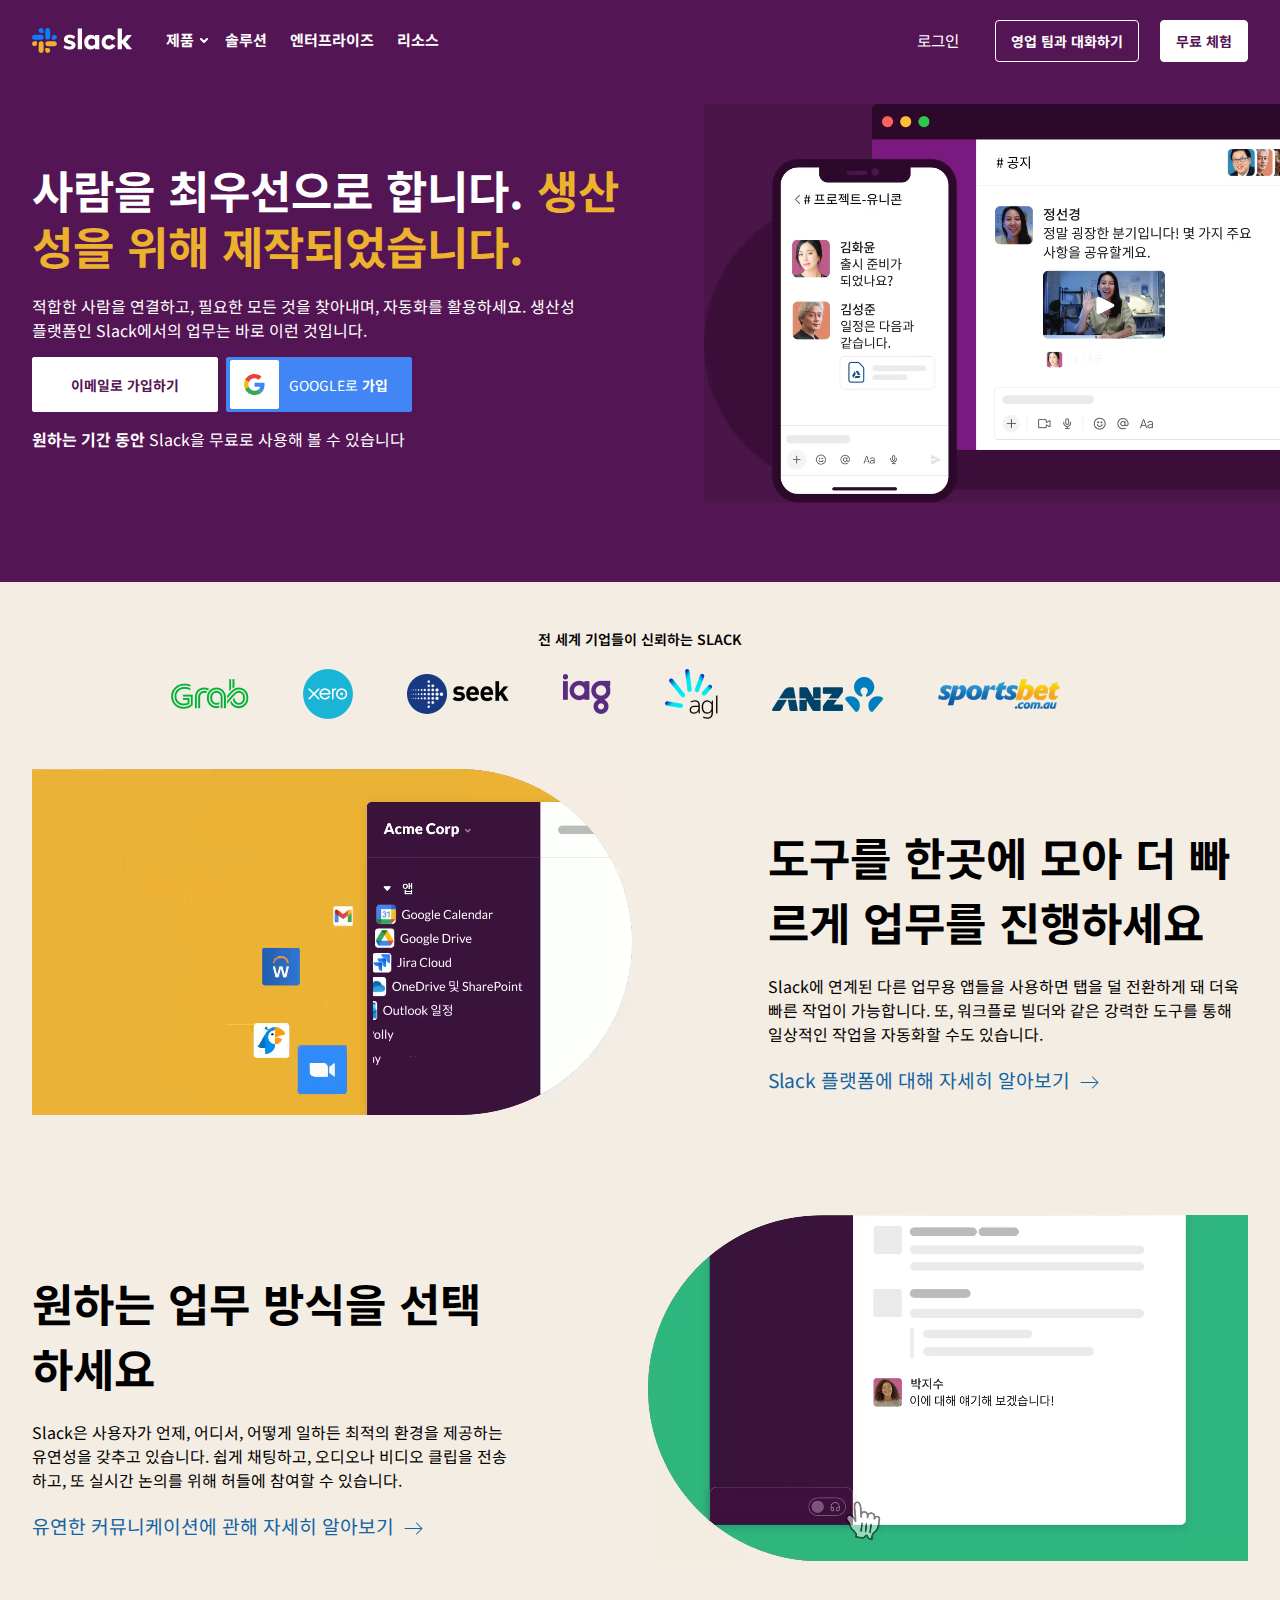
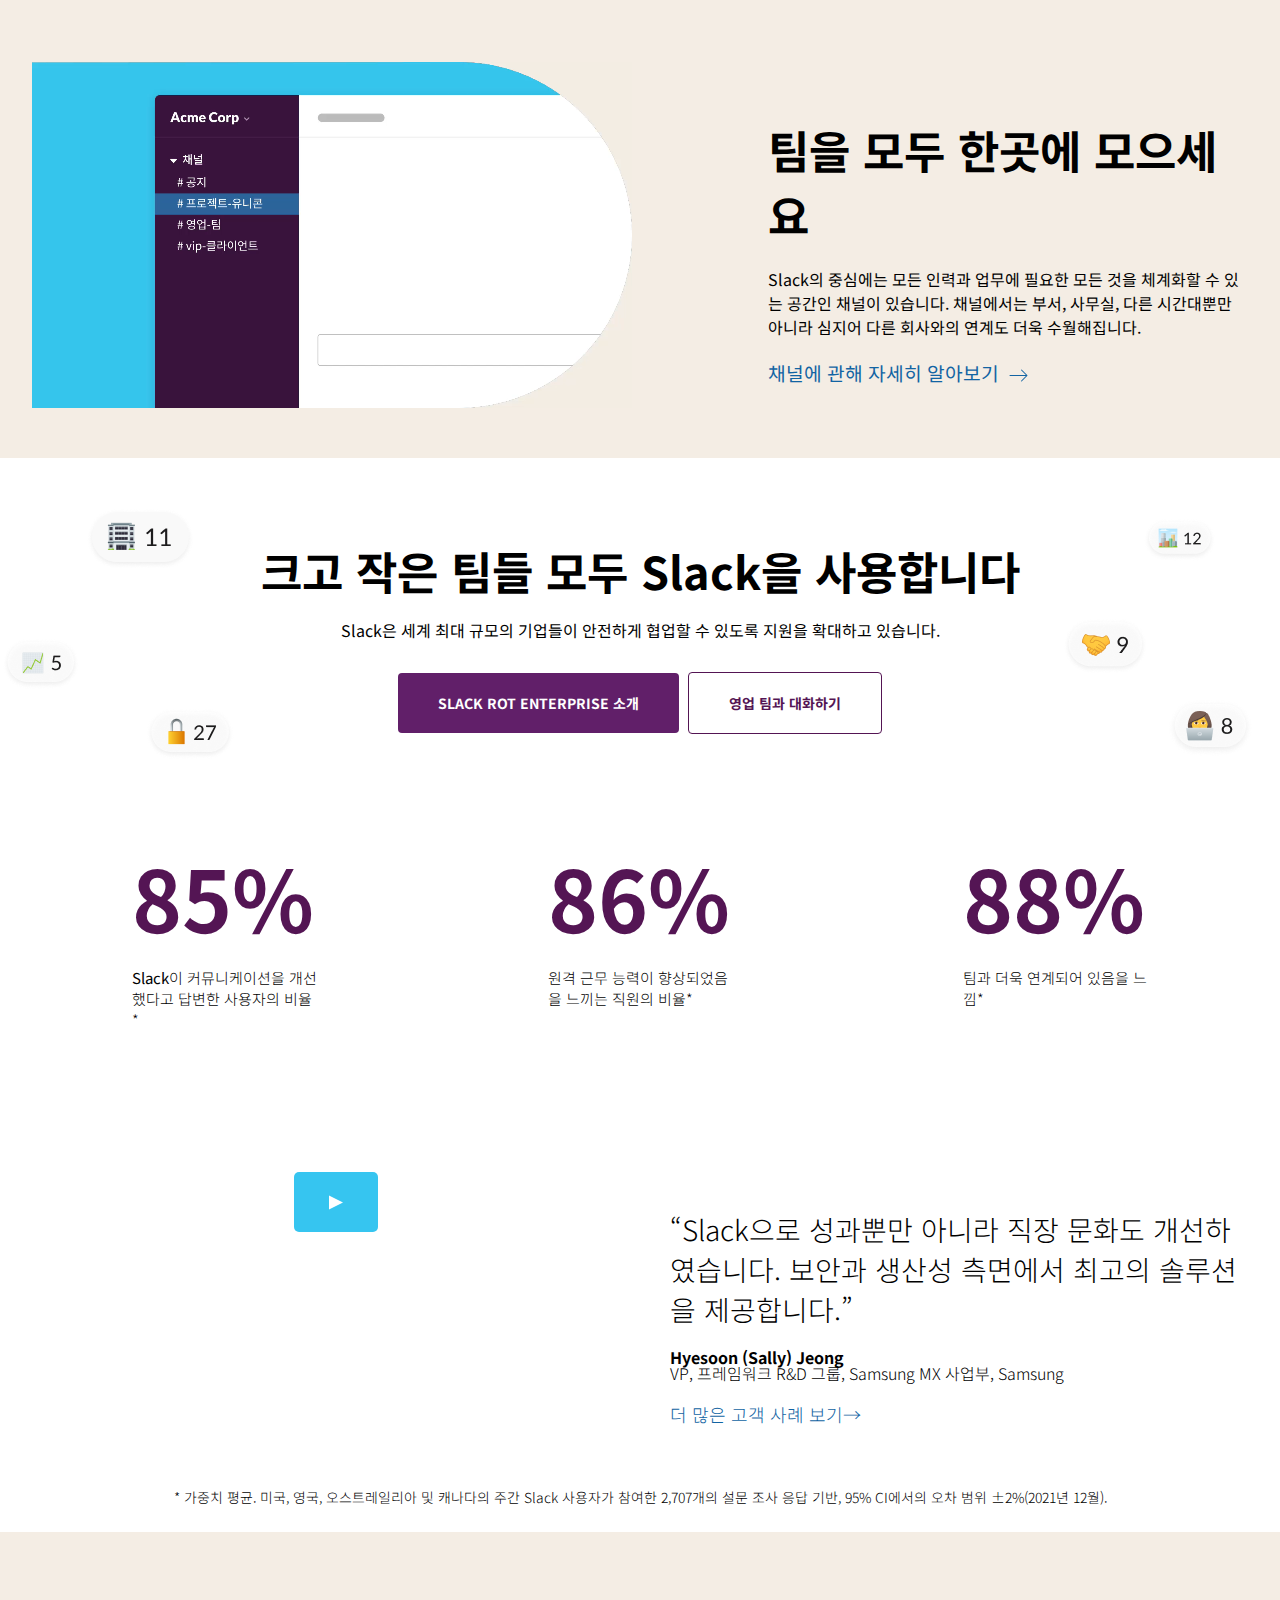
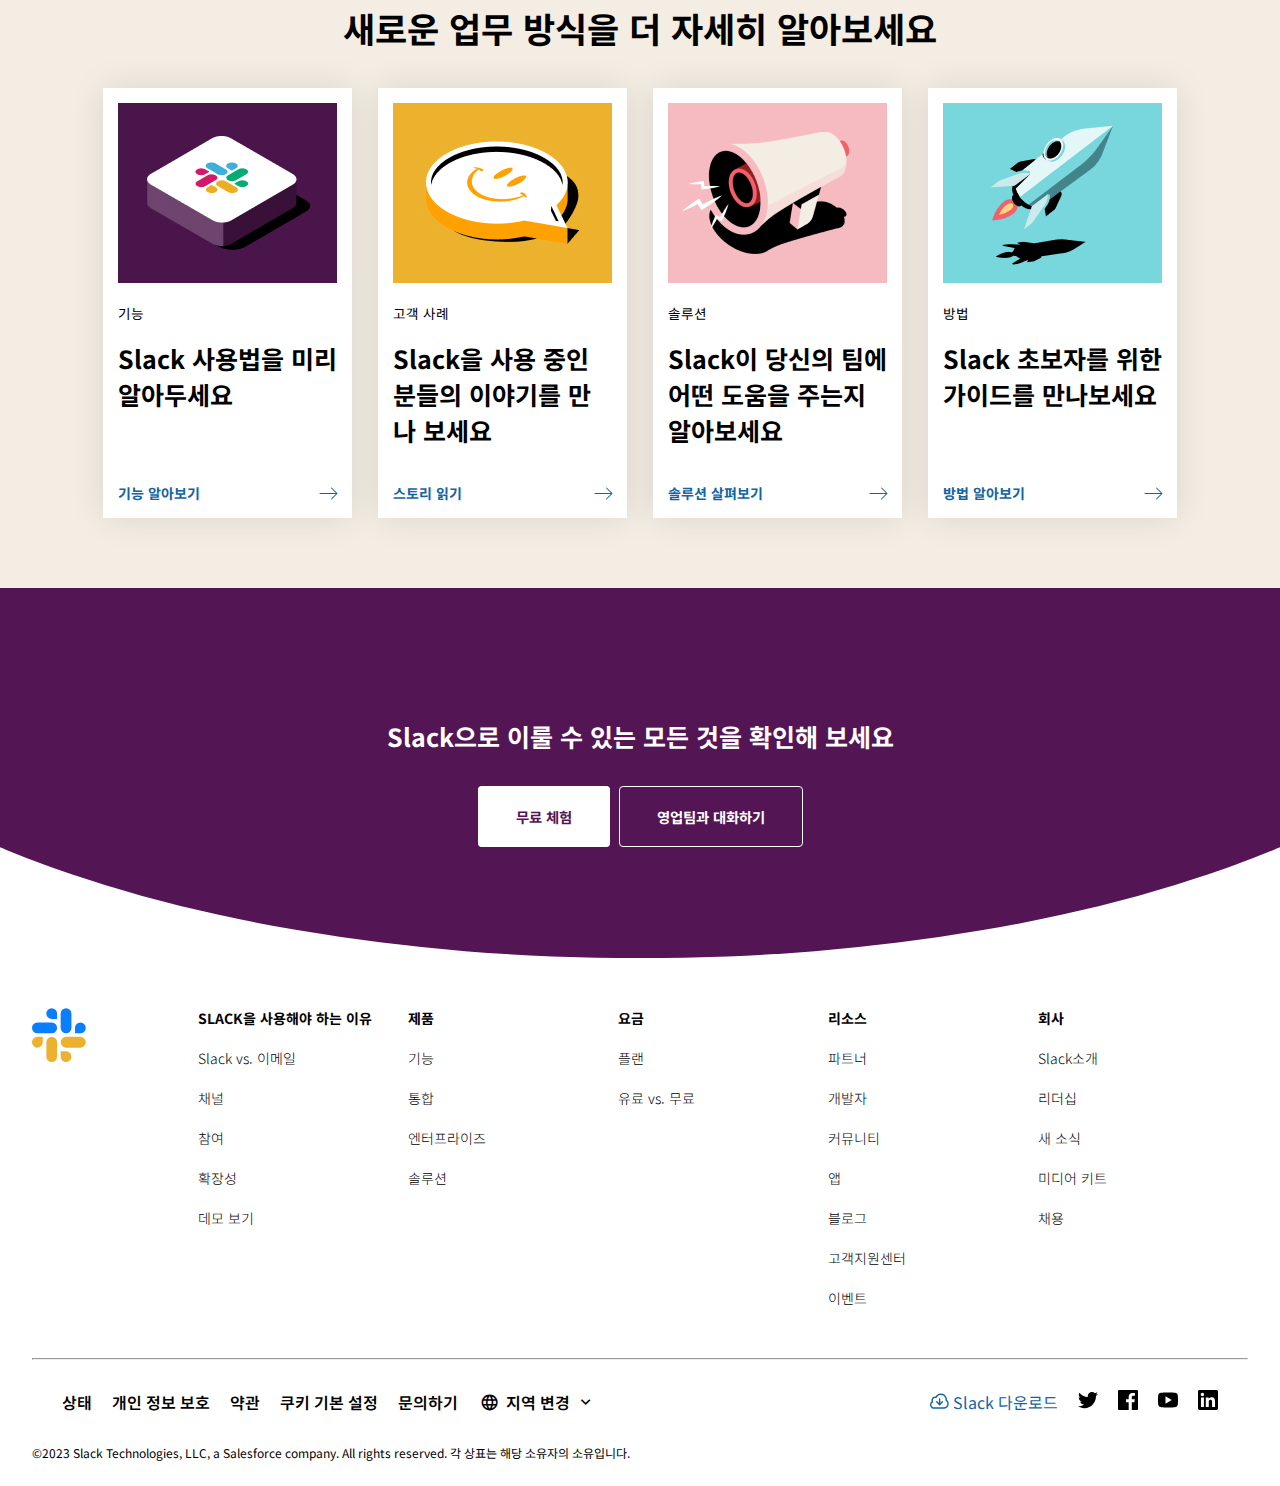
==== commit f95cf3cd: "511수정" ====
--- a/index.html
+++ b/index.html
@@ -86,7 +86,7 @@
             <li><a href="solution.html">솔루션</a></li>
             <li><a href="enterprise.html">엔터프라이즈</a></li>
             <li><a href="resource.html">리소스</a></li>
-            <li><a href="pay.html"요금></a></li>
+            <li><a href="pay.html"<요금></a></li>
           </ul>
           <div id="sign">
             <a href="#">로그인</a>
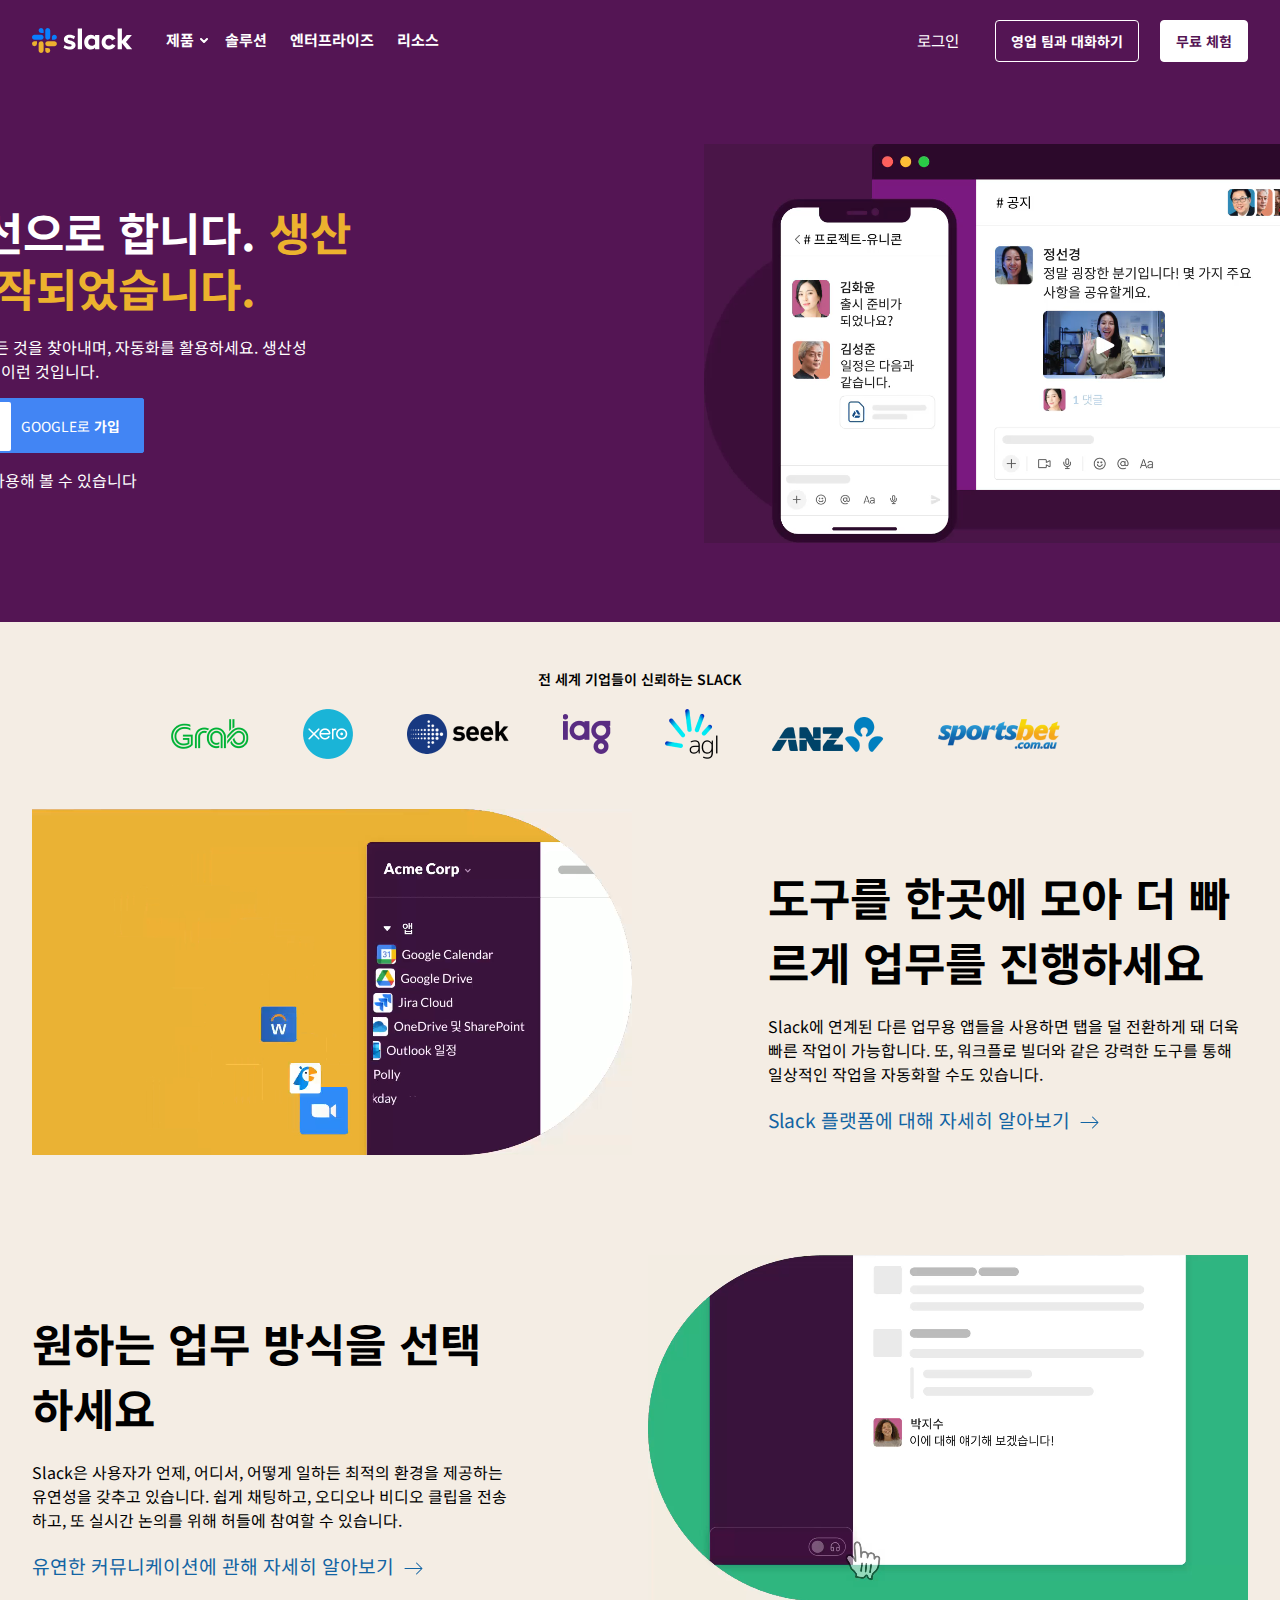
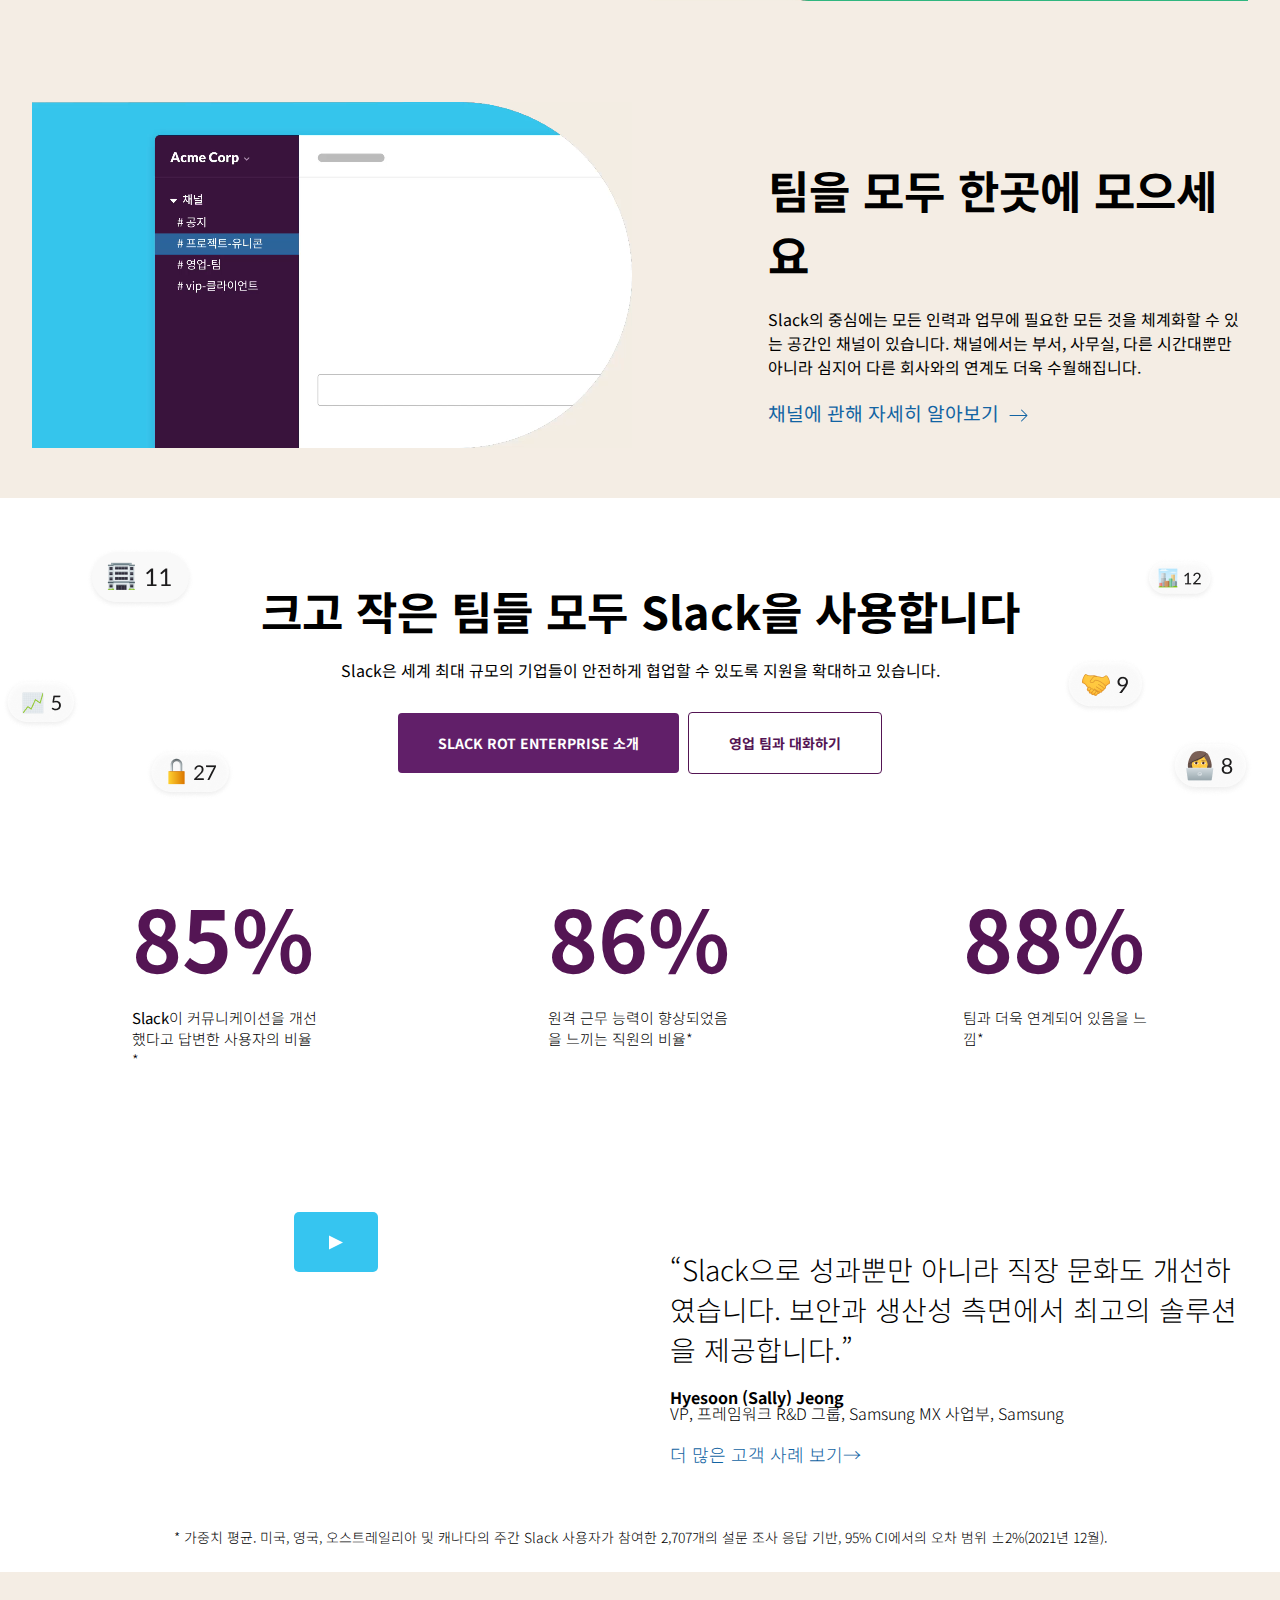
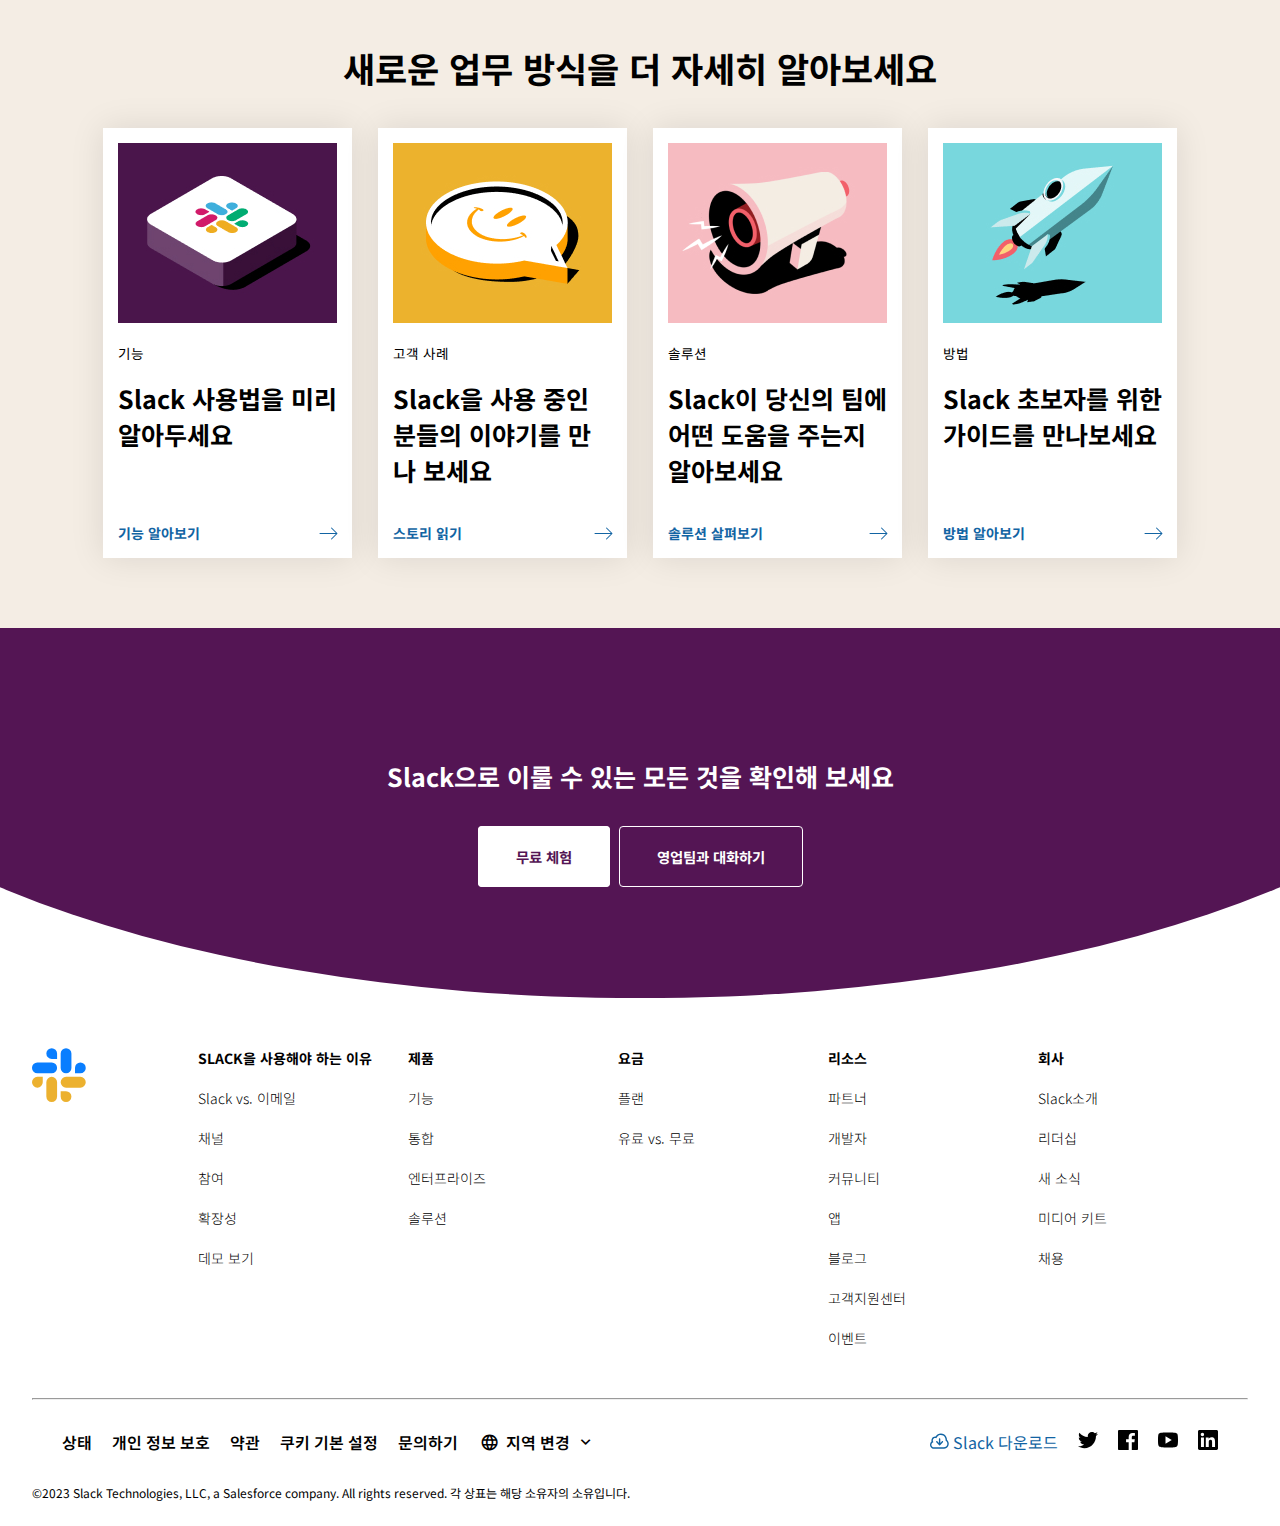
==== commit 78c1c8da: "막전" ====
--- a/index.html
+++ b/index.html
@@ -7,20 +7,1125 @@
     <title>Slack은 생산성 플랫폼입니다 | Slack</title>
     <link rel="icon" href="img/favicon-32-ua.png" />
     <link rel="stylesheet" href="https://fonts.googleapis.com/css2?family=Material+Symbols+Outlined:opsz,wght,FILL,GRAD@20..48,100..700,0..1,-50..200" />
-    <link rel="stylesheet" href="index.css">
     <script src="https://ajax.googleapis.com/ajax/libs/jquery/3.6.4/jquery.min.js"></script>
-    <script>
-      document.getElementsByTagName('video').play();
-    </script>
+    <style>
+      @import url("https://fonts.googleapis.com/css2?family=Noto+Sans+KR:wght@100;300;400;500;700;900&display=swap");
+/* 초기화 */
+* {
+  margin: 0;
+  padding: 0;
+  box-sizing: border-box;
+  list-style: none;
+  text-decoration: none;
+  font-family: "Noto Sans KR", sans-serif;
+}
+/* ******************* */
+/* quick */
+/* #611f69; 보라*/
+/* #541554; 보라배경 */
+/* #1264a3; 파랑*/
+.fontWhite,
+.fontWhite * {
+  color: #ffffff;
+}
+.clear {
+  clear: both;
+}
+.link {
+  color: #1264a3;
+  position: relative;
+}
+.fll {
+  float: left;
+}
+.flr {
+  float: right;
+}
+.widthNor,
+.widthWide {
+  margin: 0 auto;
+}
+/* 버튼디자인 */
+.btn {
+  transition: background-color 0.5s, box-shadow 0.5s, border 0.5s, color 0.5s;
+  border-radius: 4px;
+  font-size: 14px;
+}
+.purple_btn {
+  background-color: #611f69;
+  color: white;
+}
+.purple_btn:hover {
+  background-color: #541554;
+}
+.whiteLn_btn {
+  border: 1px solid white;
+}
+.whiteLn_btn:hover {
+  box-shadow: 0 0 0 1px white inset;
+}
+.whiteLn_btn_ac:active {
+  background-color: white;
+  color: #611f69 !important;
+}
+.purLn_btn {
+  border: 1px solid #541554;
+  background: white;
+  color: #541554;
+}
+.purLn_btn:hover {
+  box-shadow: 0 0 0 1px #541554 inset;
+}
+.white_btn {
+  border: 1px solid white;
+  background: white;
+  color: #541554;
+}
+.white_btn:hover {
+  border-color: #611f69;
+  box-shadow: 0 0 0 1px #611f69 inset;
+}
+.white_btn_ac:active {
+  background-color: #611f69;
+  color: white !important;
+}
+/* ******************* */
+#gnb{
+  height: 80px;
+  position: absolute;
+}
+#gnb > #header_logo {
+  float: left;
+  position: relative;
+  top: 27.5px;
+}
+#gnb > ul {
+  margin-left: 25px;
+  width: 350px;
+  height: 80px;
+  display: inline-block;
+}
+#gnb > ul > li {
+  float: left;
+  width: 17%;
+  height: 100%;
+  font-size: 15px;
+  text-align: center;
+  line-height: 80px;
+}
+#gnb > ul > li > ul{
+  box-shadow: 0 0 2rem rgba(0,0,0,.1);
+}
+#gnb > ul > li:nth-child(n + 2):hover,
+#gnb #sign a:first-child:hover {
+  text-decoration: underline;
+  text-underline-offset: 5px;
+}
+#gnb > ul > li:nth-child(3) {
+  width: 32%;
+}
+#gnb > ul > li > a > svg {
+  margin: auto auto 3px 6px;
+  transition: all 0.1s;
+}
+#gnb #sign {
+  float: right;
+  margin-top: 19px;
+}
+#gnb #sign a {
+  display: inline-block;
+  margin-left: 17px;
+  padding: 10px 15px;
+}
+#gnb #sign a:nth-of-type(1) {
+  font-size: 0.97em;
+  font-weight: 400;
+}
+/* '제품' 호버메뉴 */
+#gnb > ul > li:nth-child(1):hover svg {
+  transform: rotateZ(-180deg);
+}
+#gnb > ul > li:nth-child(1):hover ul {
+  visibility: visible;
+  transform: translateY(0px);
+  opacity: 1;
+  transition: all 0.3s cubic-bezier(0.01, -0.01, 0.8, 1.7);
+}
+#gnb > ul > li:nth-child(1) > ul {
+  visibility: hidden;
+  transform: translateY(-20px);
+  opacity: 0.1;
+  transition: all 0.3s cubic-bezier(0.01, -0.01, 0.8, 1.7);
+  position: relative;
+  top: -20px;
+  z-index: 9;
+  background-color: white;
+  border: 1px solid white;
+  border-radius: 8px;
+  width: 220px;
+  text-align: left;
+  padding: 10px 0 5px;
+}
+#gnb > ul > li > ul > li {
+  line-height: 30px;
+  padding-bottom: 5px;
+}
+#gnb > ul > li > ul > li > a {
+  padding-left: 15px;
+}
+#gnb > ul > li > ul > li > a:hover {
+  background: #1264a3;
+  color: #ffffff;
+}
+#gnb > ul > li > ul > li * {
+  color: #000000;
+  font-weight: normal;
+  height: 30px;
+}
+#gnb > ul > li > ul > li > a {
+  display: inline-block;
+  width: 100%;
+  height: 100%;
+}
+#gnb > ul > li > ul > li:last-child {
+  height: 40px;
+  border-top: 1px solid lightgrey;
+  padding-top: 10px;
+}
+#gnb > ul > li > ul > li:last-child span {
+  color: inherit;
+}
+#gnb > ul > li > ul > li:last-child span:last-child {
+  position: relative;
+  top: -6px;
+}
+/* mob_gnb style */
+#mob_gnb {
+  height: 80px;
+}
+#mob_gnb #markNav button {
+  float: right;
+  border: none;
+  background: transparent;
+  font-variation-settings: "wght" 300, "opsz" 47;
+}
+#mob_gnb > #concealNav {
+  transition: transform 0.3s;
+  transform: translateX(100%);
+  position: fixed;
+  top: 0;
+  left: 0px;
+  background: white;
+  width: 100%;
+  height: 100%;
+  z-index: 99;
+}
+#mob_gnb > #concealNav > div:first-child,
+#mob_gnb > #concealNav > ul {
+  padding: 22px;
+}
+#mob_gnb > #concealNav > div > button {
+  float: right;
+  border: none;
+  background: none;
+}
+#mob_gnb > #concealNav > div > button > span {
+  color: #000;
+}
+#mob_gnb > #concealNav ul * {
+  color: #000;
+}
+#mob_gnb > #concealNav > ul > li {
+  font-size: 17px;
+}
+#mob_gnb > #concealNav > ul > li > a {
+  font-weight: 600;
+  display: block;
+  padding: 14px 10px;
+  width: 100%;
+  height: 100%;
+}
+#mob_gnb > #concealNav > ul > li:first-child > a::after {
+  content: "";
+  background: url(img/icon_chevron_black.svg);
+  display: inline-block;
+  width: 17px;
+  height: 9px;
+  position: absolute;
+  top: 20px;
+  right: 10px;
+  transition: transform 0.1s;
+  transform: rotateZ(-90deg);
+}
+#mob_gnb > #concealNav > ul > li:first-child > ul {
+  /* display: none; */
+  margin: 13px 30px;
+}
+#mob_gnb > #concealNav > ul > li > ul > li {
+  padding: 9px 0;
+}
+#mob_gnb > #concealNav > ul > li > ul > li > a {
+  font-weight: 400;
+}
+#mob_gnb > #concealNav > ul > li > ul > li > a:hover{
+  color: #1264a3;
+}
+#mob_gnb > #concealNav div:last-child {
+  box-shadow: 0 -10px 12px rgba(29, 28, 29, 0.04);
+  width: 100%;
+  position: absolute;
+  bottom: 0;
+  padding: 35px 24px;
+}
+#mob_gnb > #concealNav div:last-child > .btn {
+  text-align: center;
+  display: inline-block;
+  width: 49%;
+  height: 57px;
+  line-height: 56px;
+  margin-bottom: 15px;
+}
+#mob_gnb > #concealNav div:last-child > .btn:first-child {
+  margin-right: 1.49%;
+}
+#wrapper {
+    overflow: hidden;
+  }
+  /* #header */
+#stk_gnb {
+    display: none;
+}
+  /* stk_gnb + gnb + stk_mob_gnb + mob_gnb + hero + video */
+  #header * {
+    font-weight: bold;
+    position: relative;
+  }
+  #header {
+    width: 100%;
+    background: #541554;
+    height: 622px;
+    position: relative;
+  }
+  #hero #hero_board {
+    width: 50%;
+  }
+  #hero #hero_board h1 {
+    font-size: 45px;
+    line-height: 1.25em;
+  }
+  #hero #hero_board > h1 > span {
+    color: #ecb22e;
+  }
+  #hero #hero_board p:nth-child(2) {
+    width: 90%;
+    padding-top: 19px;
+  }
+  #hero #hero_board > .hero_btn {
+    padding: 15px 0;
+  }
+  #hero #hero_board > .hero_btn > a {
+    display: inline-block;
+    width: 186px;
+    height: 55px;
+    font-size: 0.87em;
+    border-radius: 2px;
+  }
+  #hero #hero_board > .hero_btn > .white_btn {
+    line-height: 55px;
+    margin-right: 8px;
+    text-align: center;
+  }
+  #hero #hero_board .hero_btn a:nth-child(2) {
+    position: absolute;
+    border: 1px solid #4285f4;
+    background-color: #4285f4;
+    transition: background-color 0.3s box-shadow 0.3s;
+  }
+  #hero #hero_board .hero_btn a:nth-child(2):active {
+    background-color: white;
+    box-shadow: 0 0 0 1px #4285f4 inset;
+  }
+  #hero #hero_board .hero_btn a:nth-child(2):active span {
+    color: #4285f4;
+  }
+  #hero #hero_board .hero_btn a:nth-child(2) > div {
+    float: left;
+    width: 49px;
+    height: 49px;
+    background: white;
+    border-radius: 2px;
+    margin: 2.5px;
+    margin-right: 10px;
+    padding: 14px;
+  }
+  #hero #hero_board .hero_btn a:nth-child(2) > span {
+    line-height: 55px;
+  }
+  #hero #hero_board a > span > span,
+  #hero #hero_board > p {
+    font-weight: normal;
+  }
+  #header video {
+    width: 700px;
+    position: absolute;
+    bottom: 80px;
+    left: 55%;
+  }
+  /* -------------섹션1------------- */
+  #main {
+    background: #f4ede4;
+    position: relative;
+  }
+  #sectionFirst #logos {
+    text-align: center;
+    padding-top: 47px;
+  }
+  #sectionFirst #logos > p {
+    font-size: 0.88em;
+    font-weight: 600;
+    margin-bottom: 20px;
+  }
+  #sectionFirst #logos img {
+    vertical-align: middle;
+    margin-right: 3.5%;
+  }
+  #sectionFirst .article {
+    overflow: hidden;
+    padding-top: 50px;
+    padding-bottom: 50px;
+  }
+  #sectionFirst .article img {
+    display: none;
+  }
+  #sectionFirst .article video {
+    width: 687px;
+  }
+  #sectionFirst .articleBoard {
+    max-width: 480px;
+    width: 43%;
+    margin-top: 55px;
+  }
+  #sectionFirst .articleBoard > h2 {
+    font-size: 27px;
+  }
+  #sectionFirst .article .articleBoard > p {
+    margin: 20px auto;
+  }
+  #sectionFirst .article .articleBoard > a {
+    font-size: 1.2em;
+  }
+  #sectionFirst .articleBoard > a::after {
+    display: inline-block;
+    background: url(img/linksvg.svg);
+    content: "";
+    width: 19px;
+    height: 13px;
+    position: relative;
+    top: 1px;
+    left: 10px;
+  }
+  
+  /* -------------섹션2------------- */
+  #sectionMid {
+    overflow: hidden;
+    width: 100%;
+    background-color: #ffffff;
+    background-image: url(img/emoji/emoji-office-building.png),
+      url(img/emoji/emoji-chart-upward-trend.png), url(img/emoji/emoji-lock.png),
+      url(img/emoji/emoji-skyline.png), url(img/emoji/emoji-handshake.png),
+      url(img/emoji/emoji-woman-technologist.png);
+    background-repeat: no-repeat;
+    background-position: calc(50% - 500px) 50px, calc(50% - 600px) 180px,
+      calc(50% - 450px) 250px, calc(50% + 540px) 60px, calc(50% + 465px) 160px,
+      calc(50% + 570px) 240px;
+    padding-top: 80px;
+    padding-bottom: 25px;
+  }
+  /* ----- #sectionMid-1 ------ */
+  #sectionMid > div:nth-child(1) {
+    text-align: center;
+  }
+  #sectionMid > div > h3 {
+    font-size: 28px;
+    margin-bottom: 15px;
+  }
+  #sectionMid > div > a {
+    text-transform: uppercase;
+    font-weight: bold;
+    display: inline-block;
+    margin-top: 30px;
+    padding: 20px 40px 20px 40px;
+  }
+  #sectionMid > div > a.purLn_btn:active {
+    background: #611f69;
+    color: #ffffff !important;
+  }
+  #sectionMid > div > a:nth-of-type(2) {
+    margin-left: 5px;
+  }
+  /* ----- #sectionMid-2 ------ */
+  #sectionMid .percntbox {
+    padding: 100px;
+    position: relative;
+    height: 390px;
+  }
+  #sectionMid .percntbox > div {
+    position: absolute;
+    max-width: 185px;
+    width: 30%;
+  }
+  #sectionMid .percntbox > div:nth-child(1) {
+    left: 100px;
+  }
+  #sectionMid .percntbox > div:nth-child(2) {
+    right: 50%;
+    transform: translateX(50%);
+  }
+  #sectionMid .percntbox > div:nth-child(3) {
+    right: 100px;
+  }
+  #sectionMid span.percent {
+    display: block;
+    font-size: 8vw;
+    color: #541554;
+    font-weight: 700;
+  }
+  #sectionMid > .percntbox > div > span:last-child {
+    display: inline-block;
+    margin-top: 10px;
+    font-weight: 300;
+    font-size: 15px;
+  }
+  /* ----- #sectionMid-3 ------ */
+  #sectionMid > div:nth-child(3) {
+    overflow: hidden;
+    padding-bottom: 30px;
+  }
+  #sectionMid > div:nth-child(3) > div:nth-child(1) {
+    clip-path: inset(25px 0 25px 0 round 0 500px 500px 0);
+    position: relative;
+    width: 95%;
+    cursor: pointer;
+    float: left;
+  }
+  #sectionMid > div:nth-child(3) > div:nth-child(1) > video {
+    width: 100%;
+  }
+  #sectionMid > div:nth-child(3) > div:nth-child(1) > #videoIcon {
+    position: absolute;
+    top: 50%;
+    left: 50%;
+    transform: translate(-50%, -50%);
+    background-color: #36c5f0;
+    border: none;
+    border-radius: 5px;
+  }
+  #sectionMid > div:nth-child(3) > div:nth-child(1):hover #videoIcon {
+    background-color: #1264a3;
+  }
+  #sectionMid #interviewBoard {
+    width: 100%;
+    float: right;
+    padding: 30px;
+  }
+  #sectionMid #interviewBoard * {
+    font-weight: 300;
+  }
+  #sectionMid #interviewBoard > p {
+    font-size: 28px;
+  }
+  #sectionMid #interviewBoard > span {
+    display: block;
+    line-height: 16px;
+    margin: 20px auto;
+  }
+  #sectionMid #interviewBoard > span > span {
+    font-weight: bold;
+  }
+  #sectionMid #interviewBoard > a {
+    font-size: 18px;
+  }
+  #sectionMid #interviewBoard > a::after {
+    content: "→";
+  }
+  #sectionMid #section2p {
+    clear: both;
+    font-size: 0.87em;
+    font-weight: 300;
+    text-align: center;
+    width: 92%;
+    margin: 0 auto;
+  }
+  /* --------------섹션3---------------- */
+  /* #sectionLast > div + carousel_btn */
+  /* div>h3+slide-container */
+  #sectionLast {
+    padding: 70px;
+    overflow: hidden;
+    text-align: center;
+  }
+  #sectionLast #cardTitle {
+    font-size: 35px;
+    margin-bottom: 35px;
+    font-weight: bold;
+    color: black;
+  }
+  #sectionLast .slide-box{
+    display: inline-block;
+    vertical-align: top;
+    position: relative;
+  }
+  #sectionLast .card {
+    position: relative;
+    text-align: left;
+    display: block;
+    background-color: white;
+    box-shadow: 0 0 2rem rgba(0, 0, 0, 0.1);
+    padding: 15px;
+    color: black;
+    width: 100%;
+    height: 100%;
+    transition: transform 0.3s;
+  }
+  #sectionLast .slide-box:nth-of-type(4) {
+    margin-right: 0px;
+  }
+  #sectionLast img {
+    width: 100%;
+    height: 45%;
+    overflow: hidden;
+    object-fit: cover;
+  }
+  .card div:nth-of-type(1) {
+    font-size: 0.85em;
+    margin: 15px auto 17px 0;
+  }
+  #sectionLast .card h3 {
+    font-size: 25px;
+  }
+  #sectionLast div.cardLink {
+    font-size: 14px;
+    position: absolute;
+    bottom: 15px;
+    color: #1264a3;
+    width: 260px;
+    font-weight: bold;
+  }
+  #sectionLast .cardLink::after {
+    content: "";
+    background: url(img/linksvg.svg);
+    width: 25px;
+    height: 14px;
+    position: absolute;
+    left: 95%;
+    bottom: 2px;
+  }
+  #sectionLast .card:hover {
+    transform: scale(105%);
+    box-shadow: 0 0 2rem rgba(0, 0, 0, 0.3);
+  }
+  #carousel_btn {
+    display: none;
+  }
+  #carousel_btn > .dot {
+    display: inline-block;
+    background: none;
+    border: none;
+    padding: 0;
+  }
+  #carousel_btn > .dot span {
+    display: block;
+    width: 15px;
+    height: 15px;
+    margin: 5px;
+    border-radius: 9px;
+    background: #ccc;
+  }
+  #carousel_btn > .dot.active span {
+    background: #541554;
+  }
+   /* footerstyle > #experience + #fnb + #fnbLast  */
+   #experience {
+    background: #541554;
+    clip-path: ellipse(105% 100% at center top);
+    height: 370px;
+    text-align: center;
+    padding-top: 70px;
+  }
+  #experience * {
+    font-weight: bold;
+    font-size: 25px;
+  }
+  #experience > p {
+    margin-bottom: 30px;
+  }
+  #experience > a {
+    display: inline-block;
+    text-align: center;
+    max-width: 520px;
+    width: 90%;
+    font-size: 0.9em;
+    padding: 19px 37px;
+    margin-bottom: 15px;
+  }
+  #experience > a:nth-of-type(2) {
+    margin-left: 5px;
+  }
+  /* ------------ */
+#fnb {
+  box-sizing: content-box;
+  padding: 50px 30px 0;
+  overflow: hidden;
+}
+#fnb > a {
+  display: block;
+  width: 54px;
+  height: 54px;
+  margin-bottom: 30px;
+}
+#fnb #fnbNav {
+  max-width: 1050px;
+  width: 95%;
+}
+#fnb #fnbNav ul {
+  float: left;
+  width: 20%;
+}
+#fnb #fnbNav ul li {
+  font-size: 14px;
+  margin-bottom: 20px;
+}
+#fnb #fnbNav ul li a {
+  color: black;
+  font-weight: 300;
+}
+#fnb #fnbNav ul .fnbMain {
+  font-weight: bold;
+}
+#footer hr {
+  margin: 30px;
+  background-color: lightgray;
+}
+/* ----------------- */
+#fnbLast {
+  padding: 0 30px;
+}
+#footer #fnbLast > ul > li {
+  float: left;
+  margin-right: 20px;
+}
+#footer #fnbLast > ul > li > a {
+  font-weight: 600;
+  color: black;
+}
+#footer #fnbLast > ul > li > a > span {
+  position: relative;
+}
+#footer #fnbLast > ul > li > a > span:nth-child(1),
+#footer #fnbLast > ul > li > a > span:nth-child(3) {
+  transform: scale(80%);
+}
+#footer #fnbLast > ul > li > a > span:nth-child(2) {
+  top: -5px;
+}
+#footer #fnbLast .sns > ul > li {
+  float: left;
+  margin-left: 20px;
+}
+#footer > div:last-child {
+  padding: 25px 0;
+  font-size: 0.75em;
+  font-weight: 400;
+}
+#fnb ul li > a:hover,
+#footer #fnbLast > ul > li > a:hover,
+.sns ul li a:hover {
+  display: inline-block;
+  width: 100%;
+  height: 100%;
+  color: #1264a3;
+  fill: #1264a3;
+}
+  /* ********** 반응형디자인 *************/
+/* 1)데스크탑 */
+@media screen and (min-width: 1024px) {
+  #stk_mob_gnb,
+  #mob_gnb {
+    display: none;
+  }
+  .widthNor {
+    max-width: 1230px;
+    width: 95%;
+  }
+  .widthWide {
+    max-width: 1530px;
+    width: 95%;
+  }
+  /* 링크밑줄 */
+  .link_hov::before {
+    content: "";
+    display: inline-block;
+    background-color: #1264a3;
+    position: absolute;
+    left: 0;
+    bottom: -2px;
+    height: 2px;
+    transition: width 0.3s;
+    width: 0%;
+  }
+  .link_hov:hover::before {
+    width: 104%;
+  }
+  #hero{
+    position: absolute;
+    right: 300px;
+    bottom: 50px;
+  }
+    #hero #hero_board {
+      margin: 5px auto 80px 0px;
+    }
+    #sectionFirst #logos img {
+      margin-right: 50px;
+    }
+    #sectionFirst .article video {
+      max-width: 600px;
+      width: 55%;
+    }
+    #sectionFirst .article .articleBoard > h2 {
+      font-size: 45px;
+      font-weight: bold;
+    }
+    /* 섹션2-1 */
+    #sectionMid > div > h3 {
+      font-size: 45px;
+    }
+    #sectionMid span.percent {
+      font-size: 85px;
+    }
+    #sectionMid > span:last-child {
+      font-size: 0.9em;
+    }
+    #sectionMid > div:nth-child(3) > div:nth-child(1) {
+      max-width: 777px;
+      width: 50%;
+    }
+    #sectionMid #interviewBoard {
+      max-width: 710px;
+      width: 50%;
+      padding-top: 7%;
+      padding-right: 0;
+    }
+    #sectionLast .slide-box{
+      width: 23%;
+      height: 430px;
+    }
+    #sectionLast .slide-container{
+      width: 100%;
+      height: 100%;
+    }
+    #sectionLast .slide-box{
+      margin-right: 2%;
+    }
+    #sectionLast div.cardLink{
+      width: 85%;
+    }
+    #experience {
+      padding: 130px;
+      clip-path: ellipse(70% 100% at center top);
+    }
+    #experience > a {
+      display: inline;
+    }
+    #experience > * {
+      margin-bottom: 50px !important;
+    }
+    #fnb > a {
+      float: left;
+    }
+    #fnb #fnbNav {
+      float: right;
+    }
+    #footer hr {
+      margin: 30px auto;
+    }
+    #fnbLast > ul {
+      float: left;
+      width: 60%;
+    }
+    #footer #fnbLast .sns {
+      float: right;
+    }
+    #footer #fnbLast .sns > a,
+    #footer #fnbLast .sns > ul,
+    #footer #fnbLast .sns > ul > li {
+      float: left;
+    }
+  }
+  /* 2)랩탑,태블릿 */
+  @media screen and (max-width: 1023px) and (min-width: 768px) {
+    /* 메뉴 */
+  #mob_gnb {
+    display: block;
+  }
+  #gnb {
+    display: none;
+  }
+    #header {
+      padding: 27px 40px;
+    }
+    #hero #hero_board p:nth-child(2) {
+      width: 95%;
+    }
+    #hero #hero_board > .hero_btn > a {
+      display: block;
+      width: 98%;
+      text-align: center;
+      margin-bottom: 20px;
+    }
+    #hero #hero_board > p:last-child {
+      display: none;
+    }
+    /* 섹션1 */
+    #sectionFirst .articleBoard {
+      float: none;
+      clear: both;
+      margin: 0 auto;
+      padding-top: 20px;
+      width: 512px;
+    }
+    /* 섹션2 */
+    #sectionMid {
+      padding-top: 100px;
+    }
+    /* 섹션3 */
+    #sectionLast .slide-box {
+      margin-right: 10px;
+      margin-bottom: 25px;
+      width: 285px;
+      height: 327px;
+    }
+    #sectionLast .card{
+      position: relative;
+      padding: 8px;
+    }
+    #sectionLast .slide-box:nth-child(2) {
+      margin-right: 0;
+    }
+    #sectionLast .slide-box:nth-child(3) {
+      clear: both;
+    }
+    #sectionLast img {
+      height: 40%;
+    }
+    #sectionLast .card h3 {
+      font-size: 24px;
+    }
+    #footer #fnbLast .sns > a {
+      display: block;
+      padding: 40px 0;
+    }
+    #footer #fnbLast .sns > ul > li {
+      margin-left: 0;
+      margin-right: 20px;
+    }
+    #footer div.widthNor {
+      padding: 25px;
+    }
+  }
+  /* 4)모바일 */
+  @media screen and (max-width: 767px) {
+    #mob_gnb {
+      display: block;
+    }
+    #gnb {
+      display: none;
+    }
+    #mob_gnb > #concealNav div:last-child > .btn {
+      display: block;
+      width: 100%;
+    }
+    #header {
+      padding: 25px;
+      height: 780px;
+    }
+    #hero #hero_board {
+      width: 100%;
+    }
+    #hero #hero_board > .hero_btn > a {
+      display: block;
+      width: 98%;
+      text-align: center;
+      margin-bottom: 20px;
+    }
+    #hero #hero_board > p:last-child {
+      display: none;
+    }
+    #header video {
+      position: relative;
+      left: 50%;
+      transform: translateX(-50%);
+      top: 70px;
+    }
+    #hero .widthNor {
+      padding-left: 20px;
+    }
+    #sectionFirst #logos img {
+      margin-right: 2%;
+    }
+    #sectionFirst .article video {
+      display: none;
+    }
+    #sectionFirst .article img {
+      display: block;
+      max-width: 100%;
+    }
+    #sectionFirst .article {
+      padding-top: 25px;
+      padding-bottom: 25px;
+    }
+    #sectionFirst .articleBoard {
+      margin: 0 auto;
+      padding: 20px;
+      width: 512px;
+      max-width: 100%;
+    }
+    #sectionFirst .articleBoard.fll {
+      float: right;
+    }
+    #sectionFirst .articleBoard.flr {
+      float: left;
+    }
+    /* 섹션2-1 */
+    #sectionMid > div > a {
+      width: 90%;
+      margin-top: 15px;
+    }
+    #sectionMid .percntbox {
+      height: auto;
+    }
+    #sectionMid .percntbox > div {
+      position: static;
+      margin: 0 auto 50px !important;
+      text-align: center;
+      width: 190px;
+    }
+    #sectionMid .percntbox > div:nth-child(2) {
+      transform: translateX(0%);
+    }
+    #sectionMid span.percent {
+      font-size: 9vw;
+    }
+    #sectionLast{
+      padding: 50px 0 15px;
+    }
+    #sectionLast #cardTitle {
+      font-size: 30px;
+      margin-bottom: 20px;
+    }
+    #sectionLast .card h3 {
+      font-size: 24px;
+    }
+    #sectionLast .card {
+      width: 285px;
+      height: 420px;
+      margin: 0 auto 30px;
+      padding: 15px;
+    }
+    #sectionLast img {
+      height: 40%;
+    }
+    .slide-container{
+      transition: all 1s;
+      width: 400vw;
+    }
+    .slide-box{
+      width: 99.1vw;
+    }
+    .sns {
+      clear: both;
+    }
+    #carousel_btn{
+      display: block;
+    }
+    #footer #fnbLast > ul > li {
+      float: none;
+      margin-bottom: 30px;
+    }
+    #footer #fnbLast .sns > a {
+      display: block;
+      padding: 10px 0 40px;
+    }
+    #footer #fnbLast .sns > ul > li:nth-child(n + 2) {
+      margin-left: 15%;
+    }
+    #footer div.widthNor {
+      padding: 25px;
+    }
+  }
+  
+/* 제이쿼리 */
+.bg_gray{
+  background-color:#f5f4f5;
+}
+#mob_gnb > #concealNav > ul > li:first-child a.rotate_down::after{
+    transform: rotateZ(0deg);
+}
+.scroll-gnb{
+  position: fixed !important;
+  top: 10px ;
+  z-index: 99;
+  left: 50%;
+  transform: translateX(-50%);
+  background: white;
+  border-radius: 50px;
+  box-sizing: content-box;
+  padding-left:33px;
+  padding-right:33px;
+  box-shadow: 0 4px 40px rgba(0,0,0,.08);
+  animation: show_gnb .5s ;
+}
+@keyframes show_gnb{
+  from{transform: translateX(-50%) translateY(-300px);}
+  to{transform: translateX(-50%) translateY(-0px)}
+}
+.scroll-gnb>ul>li>a>svg>path{
+  stroke: #000000;
+}
+.scroll-gnb>a>svg>g>path:nth-child(1){
+  fill: #000000;
+}
+.scroll-gnb>ul>li>a,
+.scroll-gnb>#sign>a:nth-child(1){
+  color: #000000;
+}
+.scroll-mob_gnb{
+  position: fixed !important;
+  top: 0;
+  left: 0;
+  z-index: 99;
+  background: white;
+  box-shadow: 0 4px 40px rgba(0,0,0,.08);
+  width: 100vw;
+  padding: 25px 40px;
+  animation: show_mob_gnb .5s ;
+}
+@keyframes show_mob_gnb{
+  from{transform: translateY(-300px);}
+  to{transform:translateY(-0px)}
+}
+.scroll-mob_gnb>button>span,
+.scroll-mob_gnb>a>svg>g>path:nth-child(1){
+  fill: #000;
+  color: #000000;
+}
+  
+    </style>
   </head>
   <body>
     <div id="wrapper">
       <div id="header" class="fontWhite fontBold">
-        <!-- 스크롤을 내릴때 나타나는 메뉴 -->
-        <!-- 최상단 메뉴바 -->
         <div id="gnb" class="widthNor">
           <a href="index.html" id="header_logo">
-            <!-- svg는 홈페이지에서 가져온 코스 -->
             <svg
               height="25"
               width="100"
@@ -94,7 +1199,6 @@
             <a href="#" class="white_btn btn">무료 체험</a>
           </div>
         </div>
-        <!-- 모바일 메뉴바 -->
         <div id="mob_gnb" class="widthNor">
           <div id="markNav">
           <a href="index.html" id="markNav_logo">
@@ -625,6 +1729,43 @@
         </div>
       </div>
     </div>
-    <script type="text/javascript" src="index-js.js"></script>
+    <script>
+      $(document).ready(function() {
+        var m_gnb_open = $('#mob_gnb > #concealNav > ul > li').eq(0)
+        $(m_gnb_open).children('ul').hide();
+        $(m_gnb_open).click(function(){
+          $(m_gnb_open).children('a').toggleClass("bg_gray").toggleClass("rotate_down")
+          $(m_gnb_open).children('ul').toggle();
+        });
+    
+        $(window).scroll(function(){
+          if($(this).scrollTop() >= 500) {
+            $('#gnb').addClass('scroll-gnb');
+            $('#gnb>#sign>a').eq(1).removeClass('whiteLn_btn').addClass('purLn_btn');
+            $('#gnb>#sign>a').eq(2).removeClass('white_btn').addClass('purple_btn');
+            $('#markNav').addClass('scroll-mob_gnb');
+          }else{
+              $('.scroll-gnb').stop().animate({top: '-100px'}, 300, function() {
+              $('#gnb').css('top','').removeClass('scroll-gnb');
+              $('#gnb>#sign>a').eq(1).addClass('whiteLn_btn').removeClass('purLn_btn');
+              $('#gnb>#sign>a').eq(2).addClass('white_btn').removeClass('purple_btn');
+              $('#markNav').removeClass('scroll-mob_gnb');
+              });
+          }
+        })
+    
+          $('.dot').click(function(){
+            var num = $(this).index();
+            var trx = 'translateX(-'+((num)*100)+'vw)'
+            $('.slide-container').css('transform',trx)
+            $('.dot').removeClass('active').eq(num).addClass('active');
+          })
+          if($(this).width() >=767 ){
+            $('.slide-container').css('transform','translateX(0vw)');
+            $('.dot').removeClass('active').eq(0).addClass('active');
+          };
+    
+        });
+    </script>
   </body>
 </html>
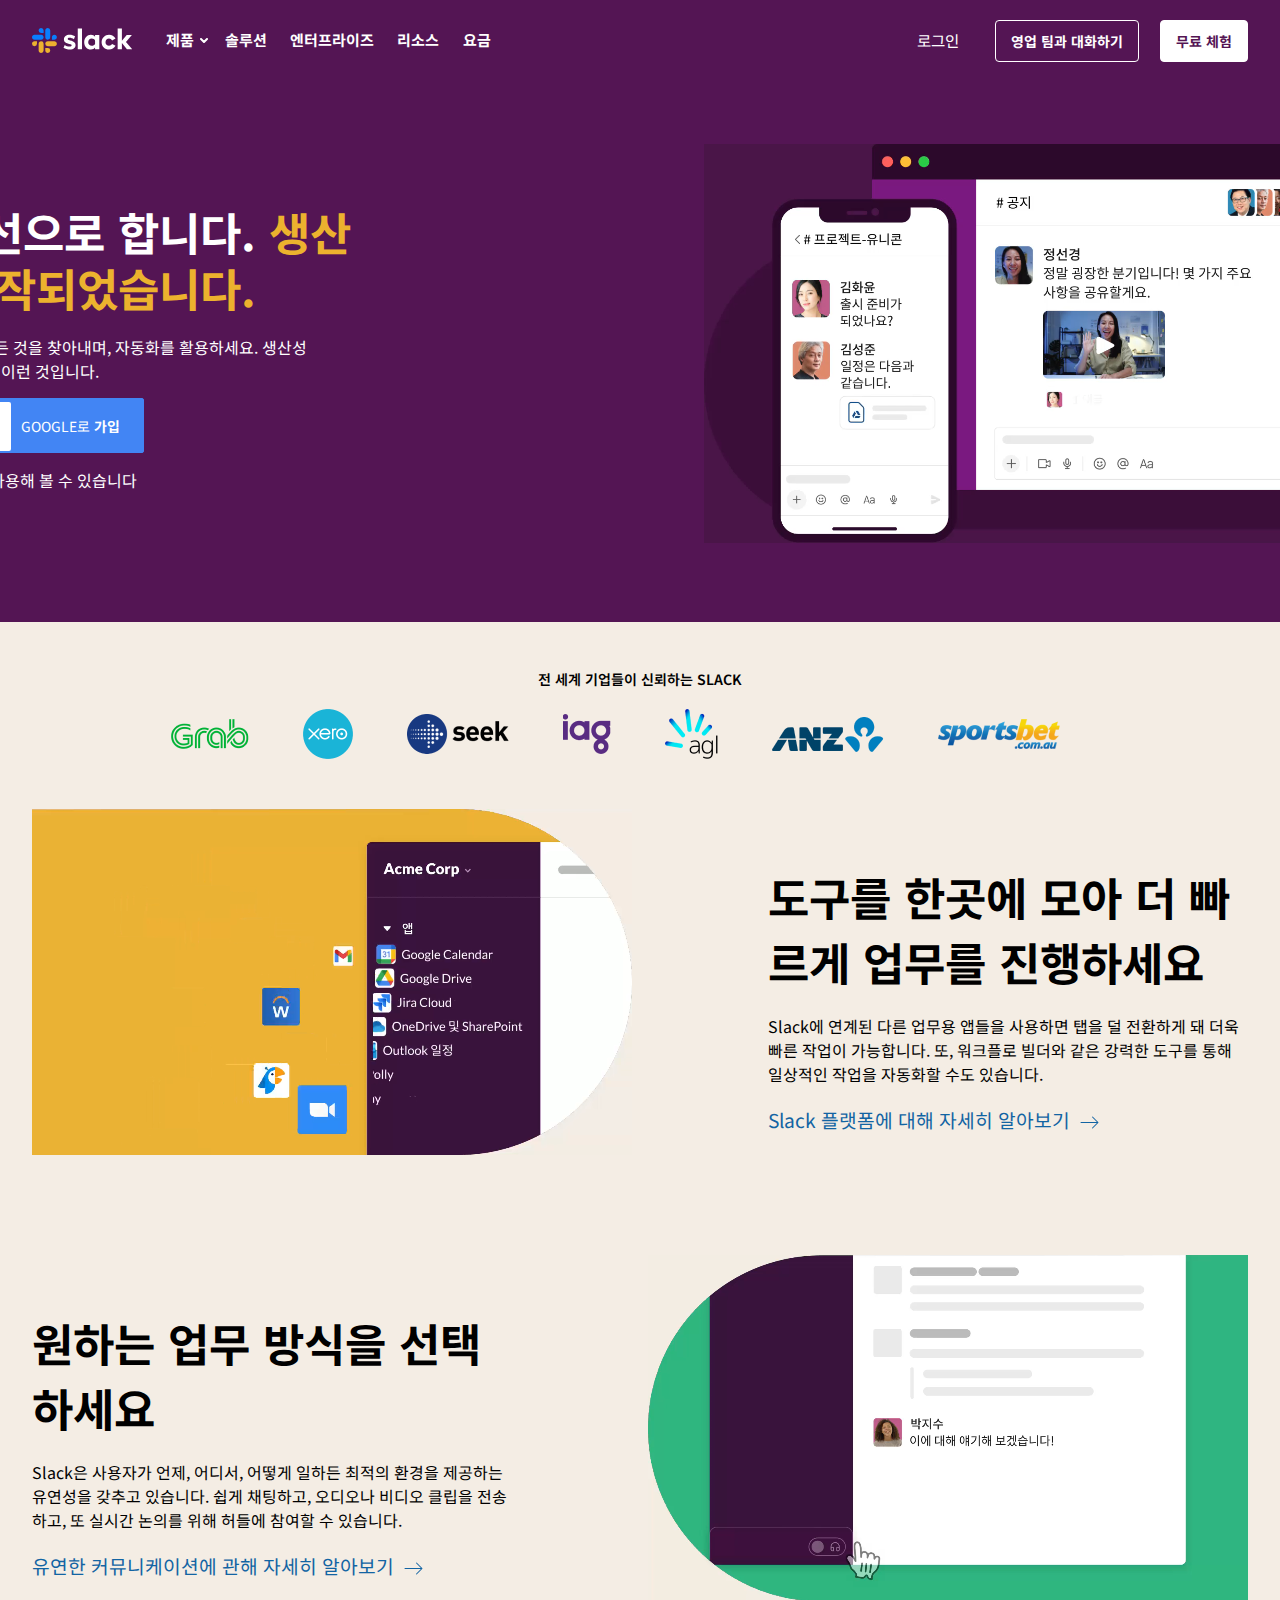
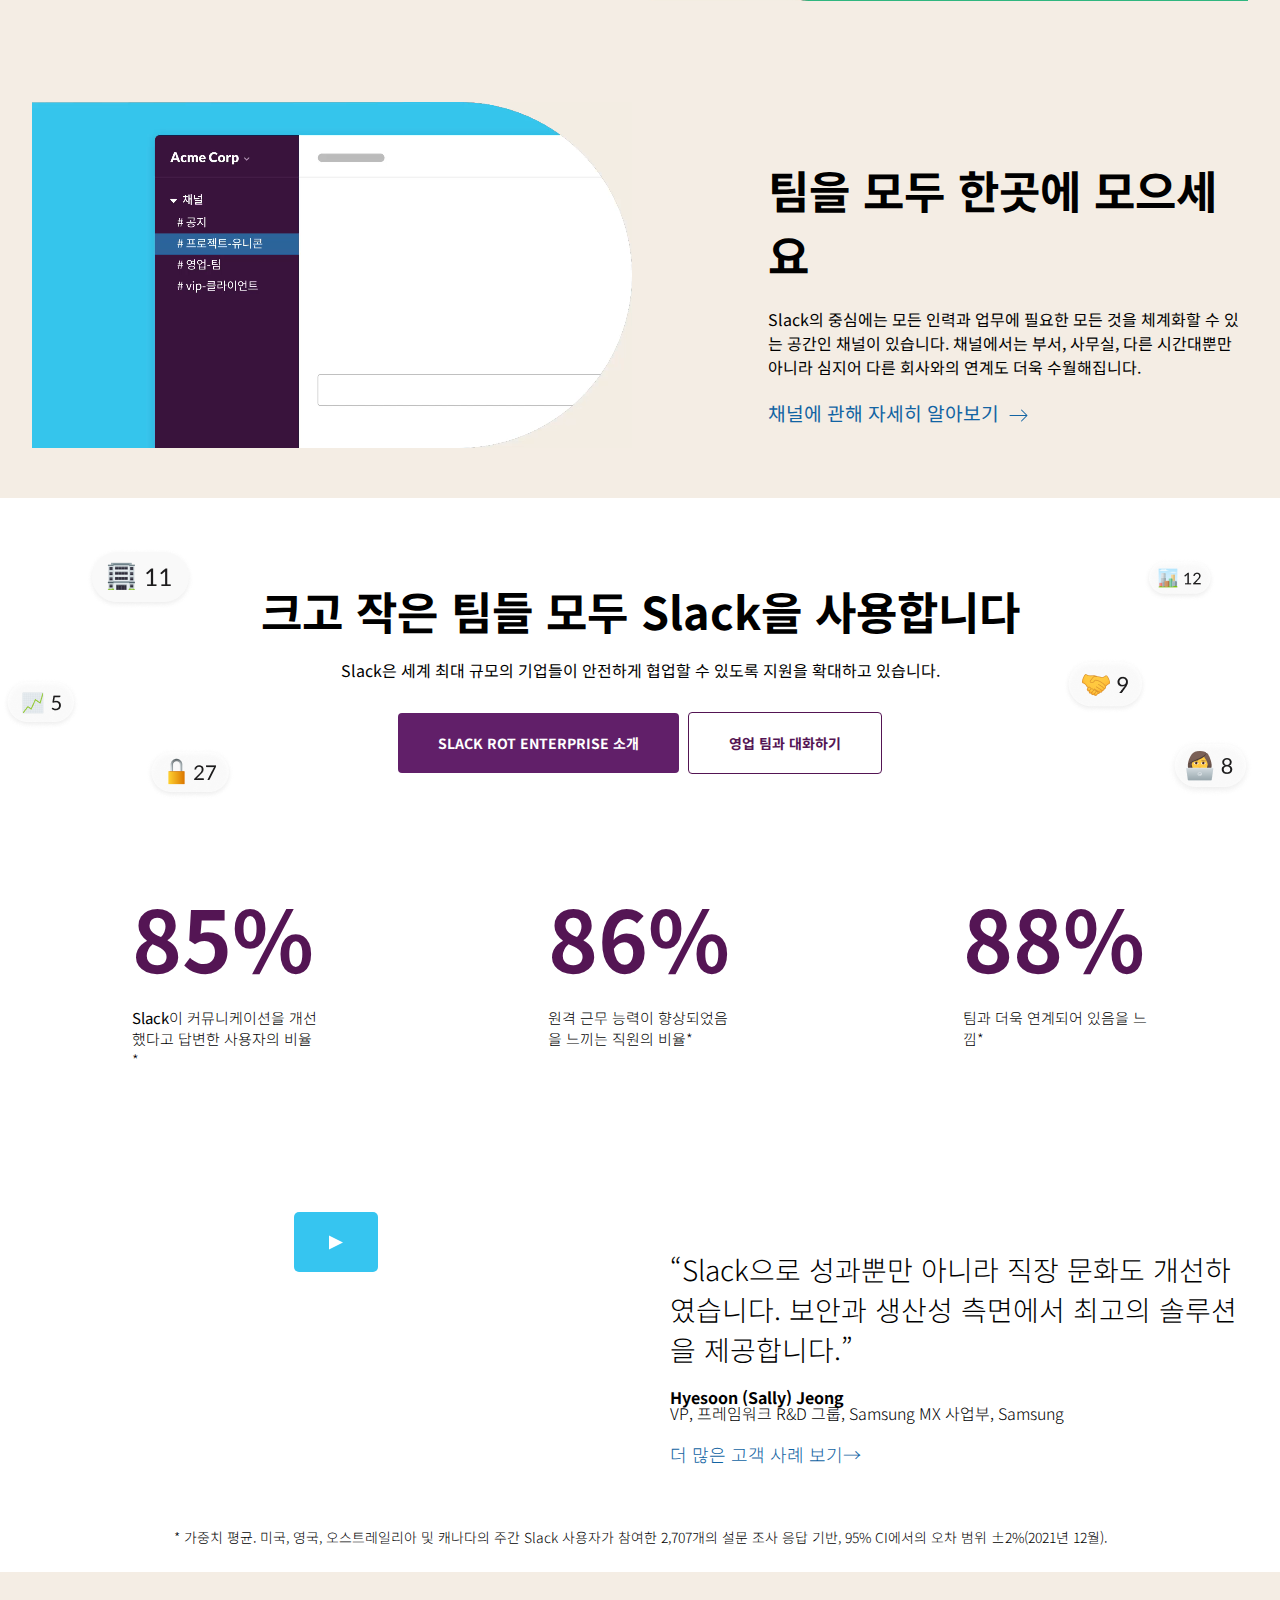
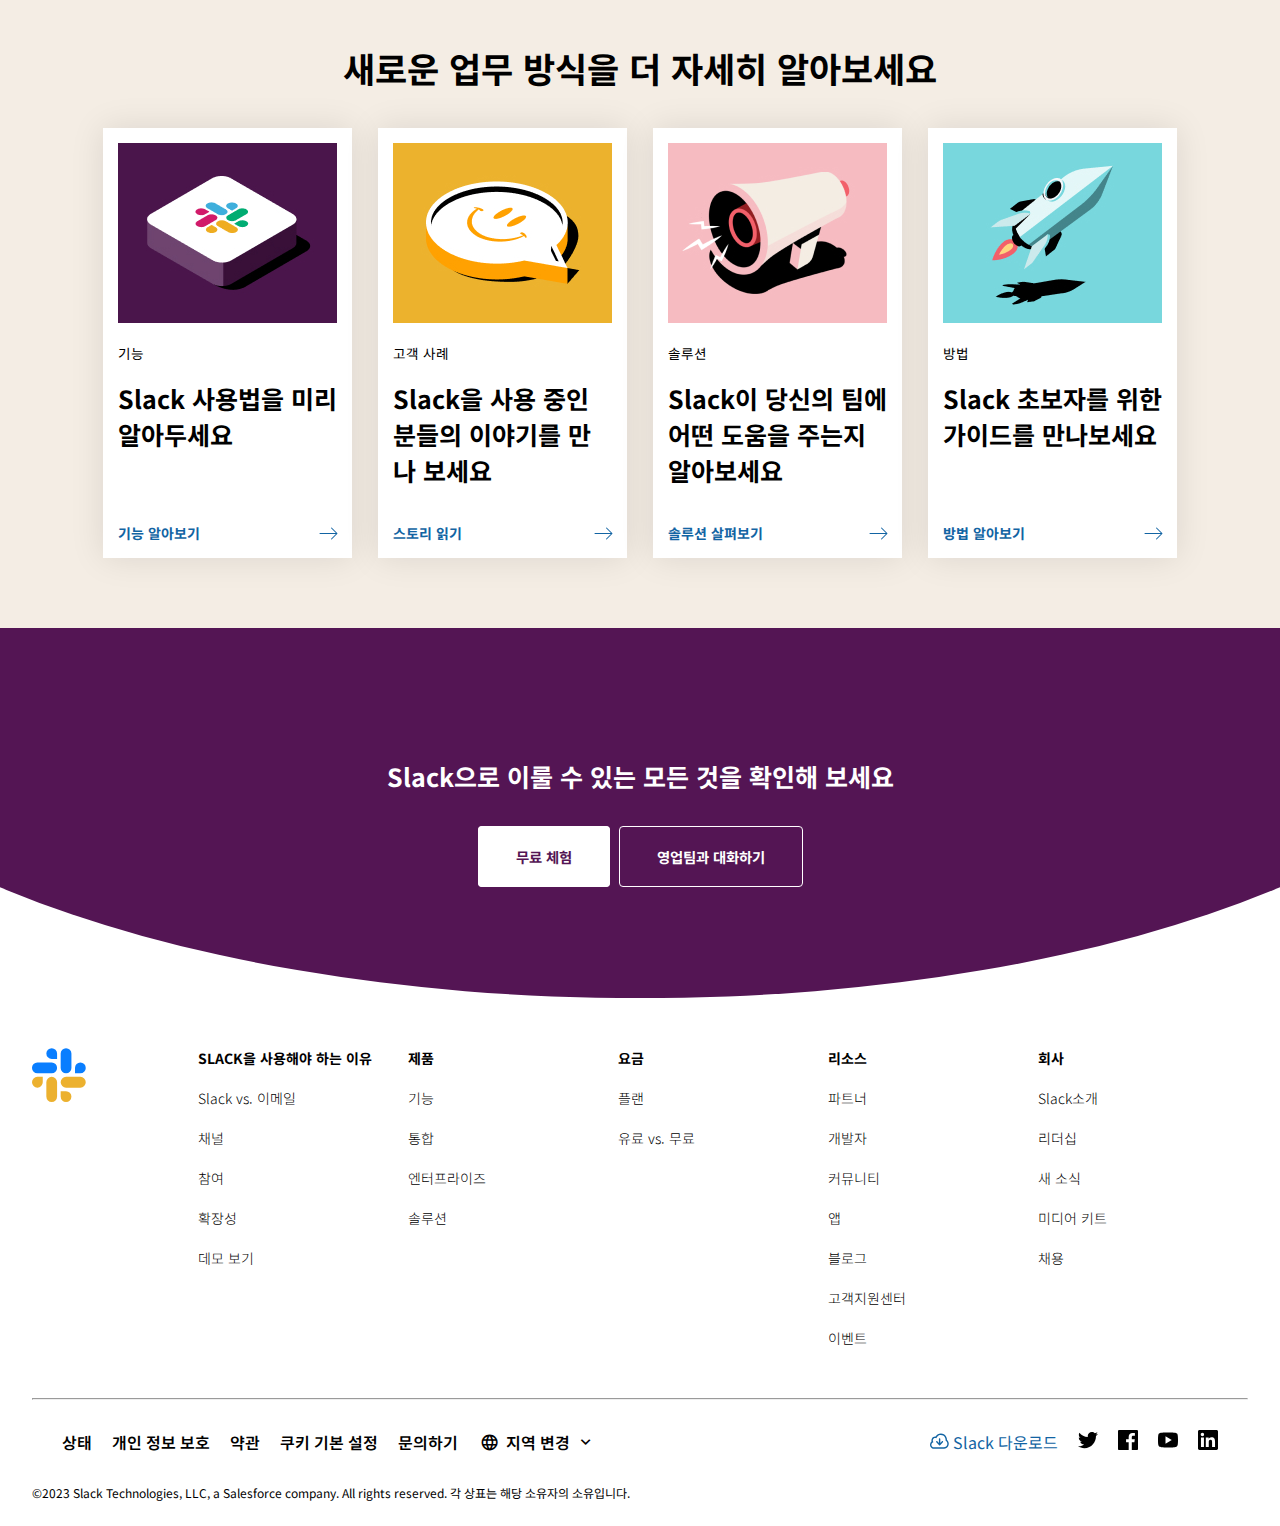
==== commit a84d9b27: "컨텐츠필터 모바일버전 수정" ====
--- a/index.html
+++ b/index.html
@@ -1191,7 +1191,7 @@
             <li><a href="solution.html">솔루션</a></li>
             <li><a href="enterprise.html">엔터프라이즈</a></li>
             <li><a href="resource.html">리소스</a></li>
-            <li><a href="pay.html"<요금></a></li>
+            <li><a href="pay.html">요금</a></li>
           </ul>
           <div id="sign">
             <a href="#">로그인</a>
